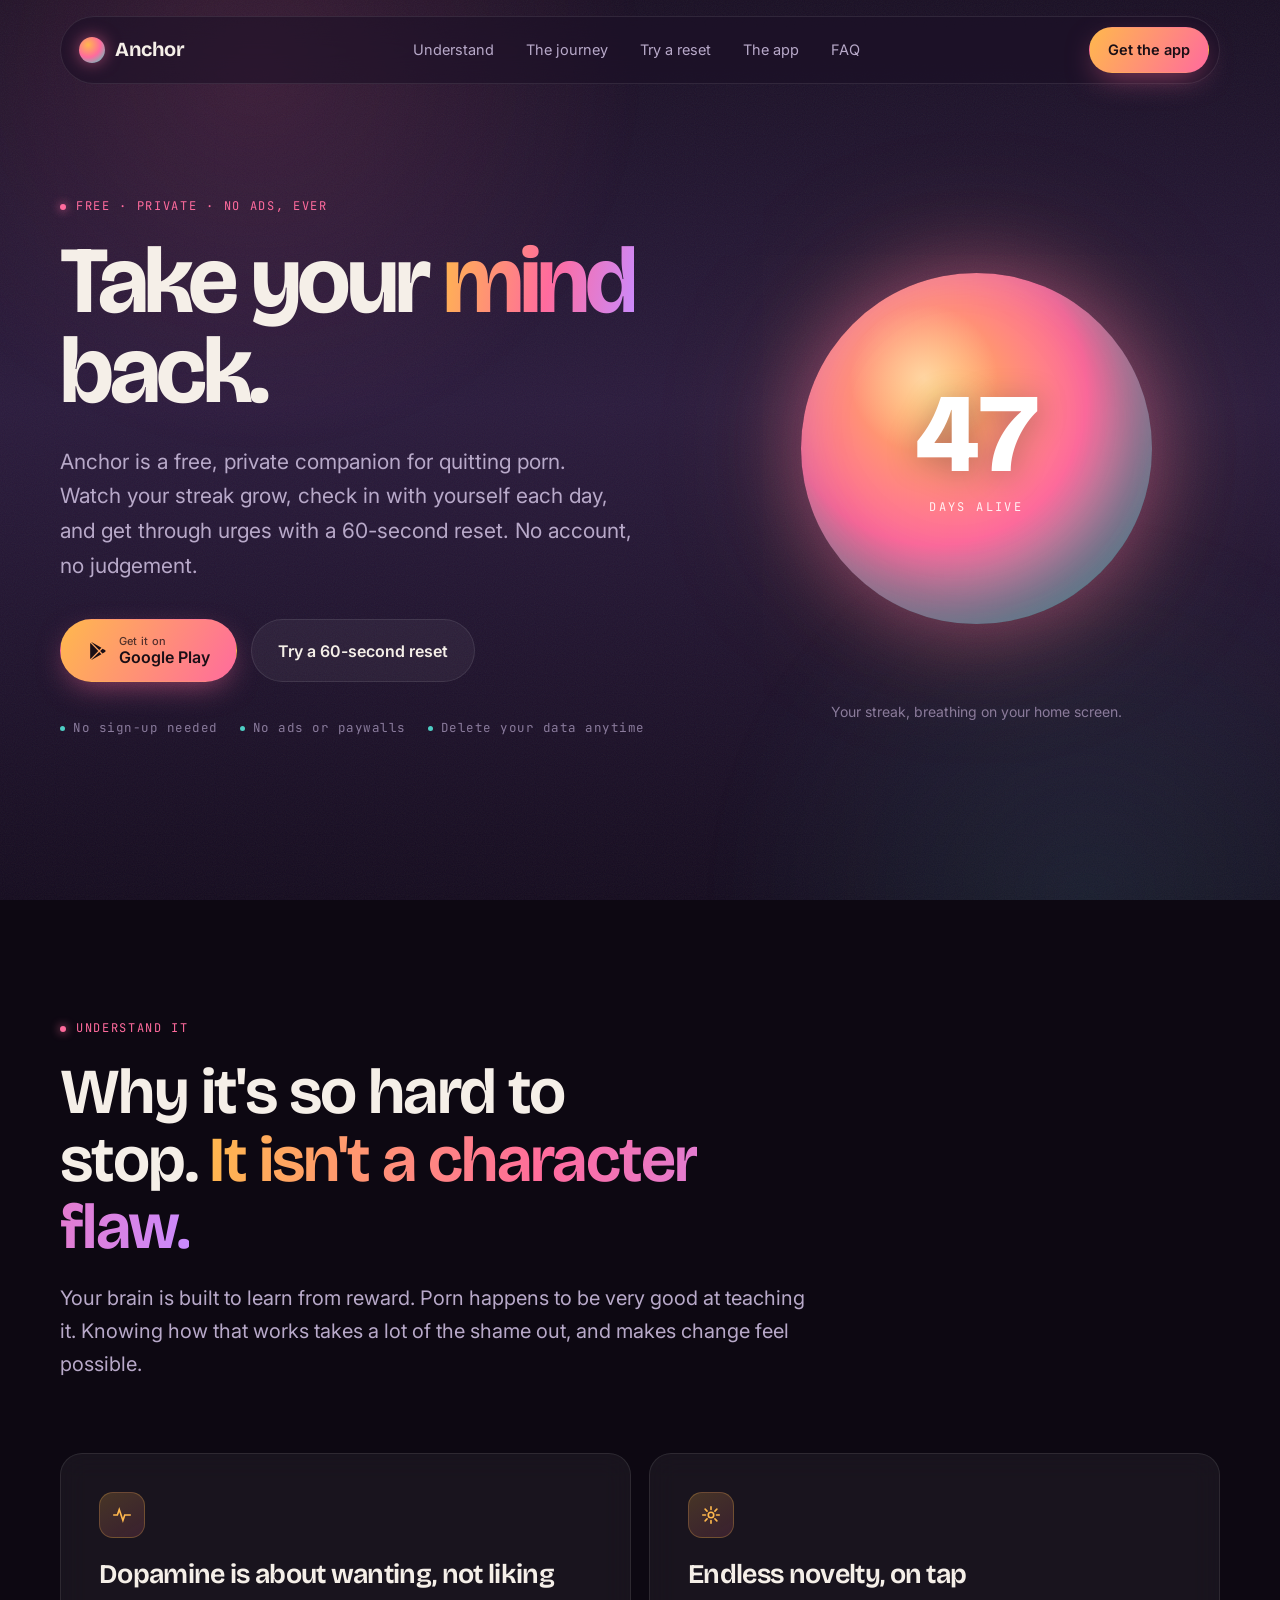
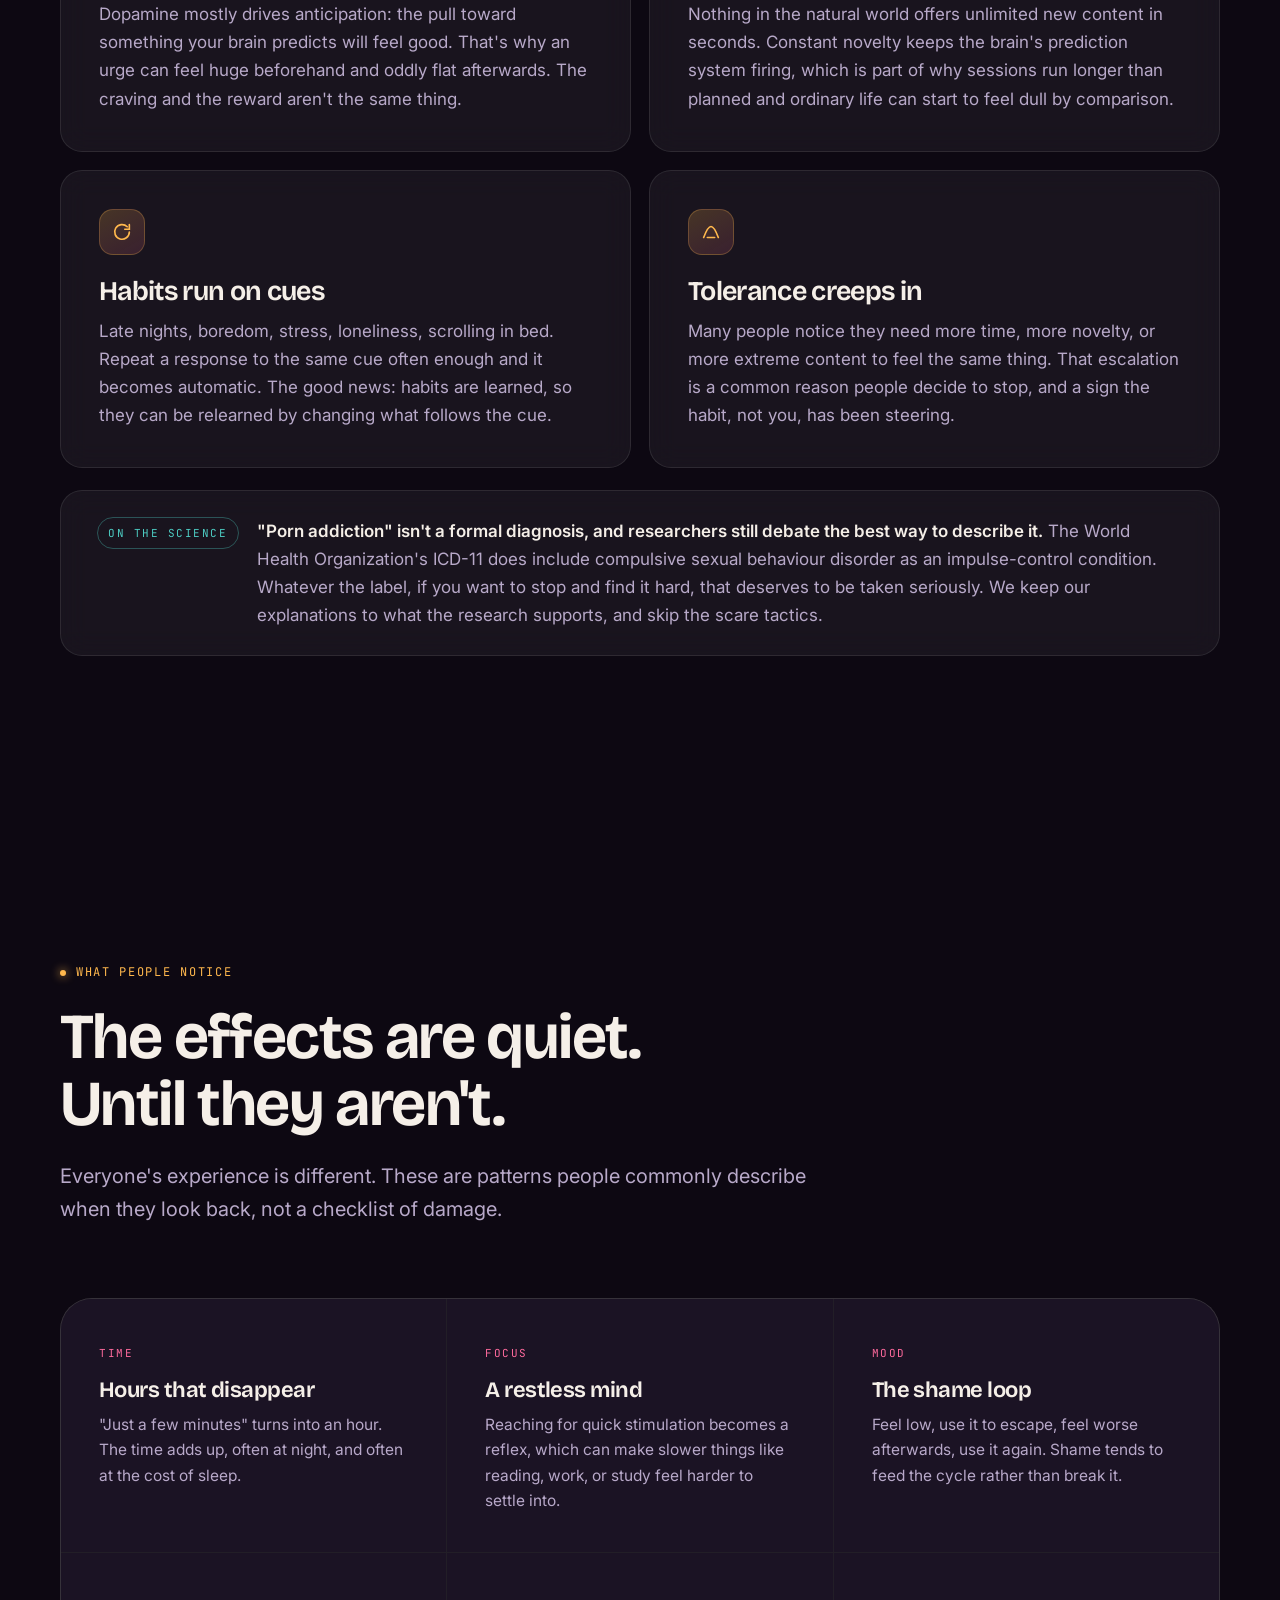
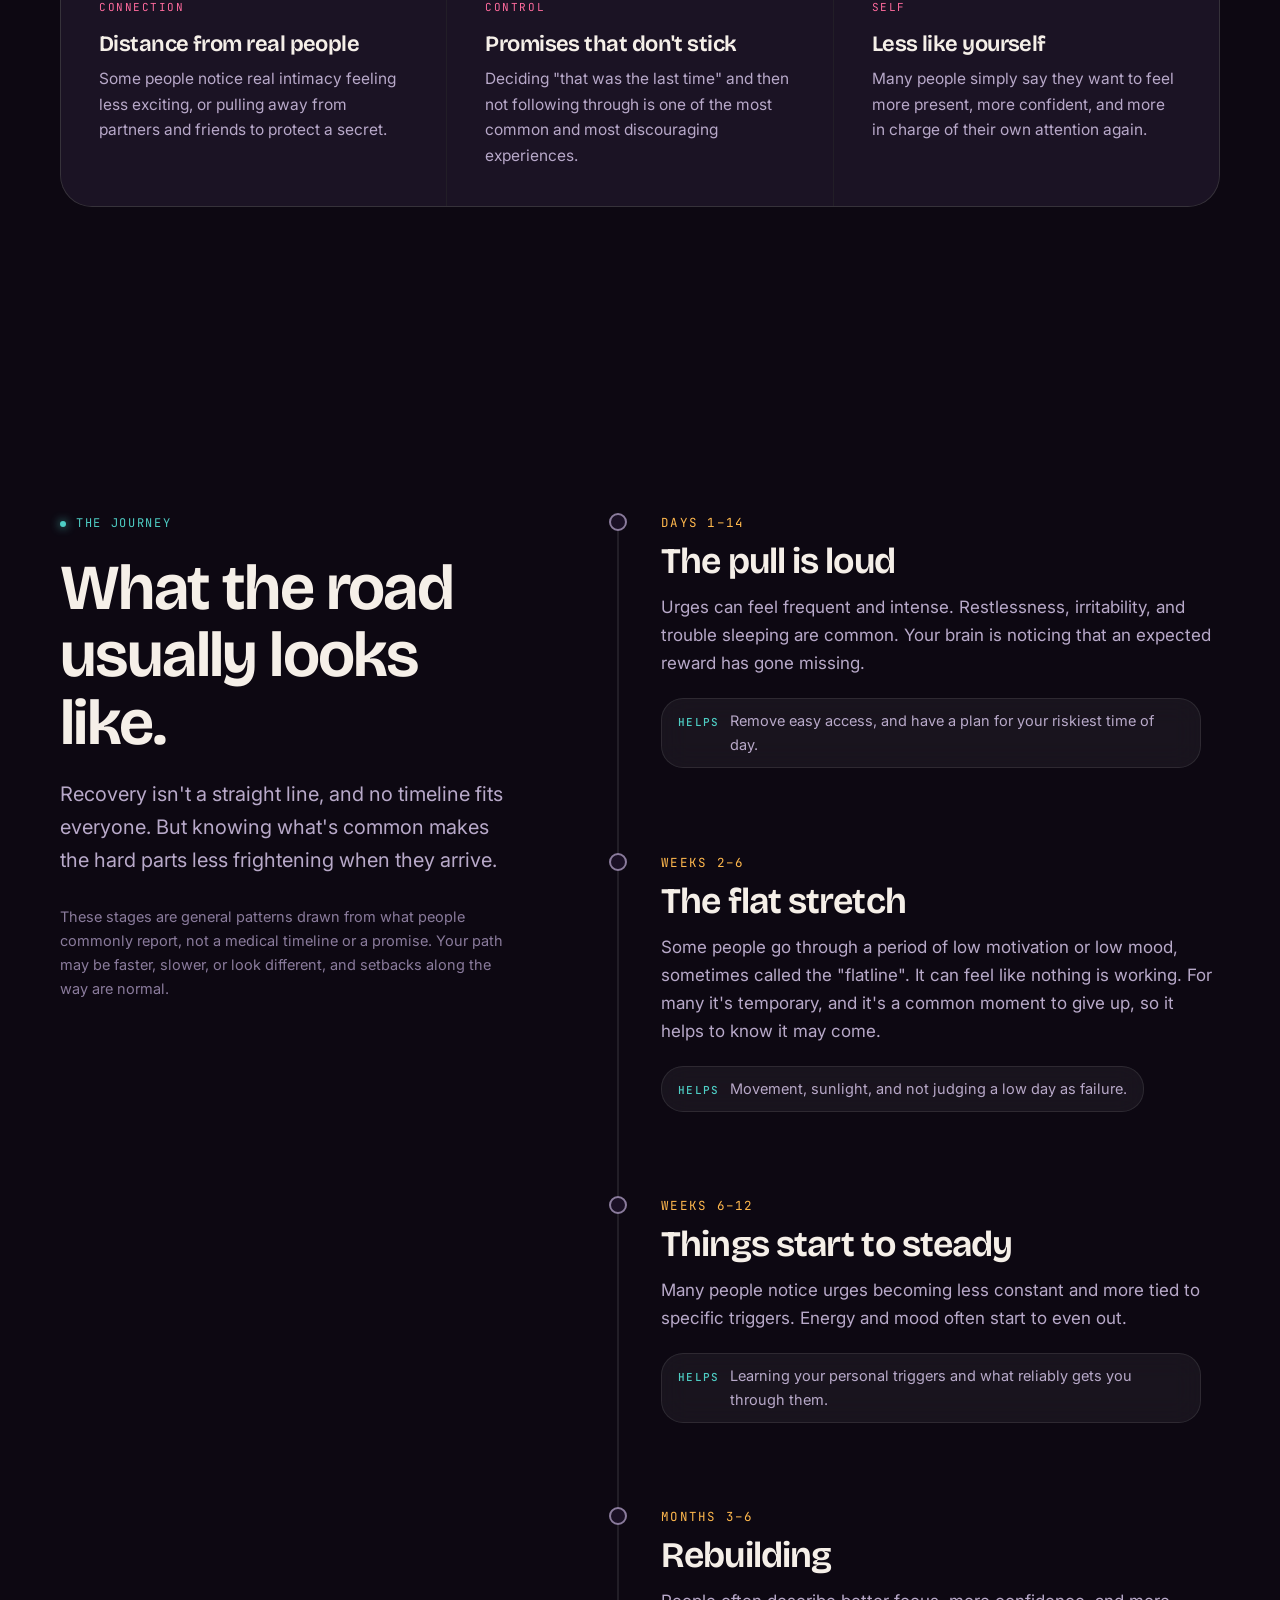
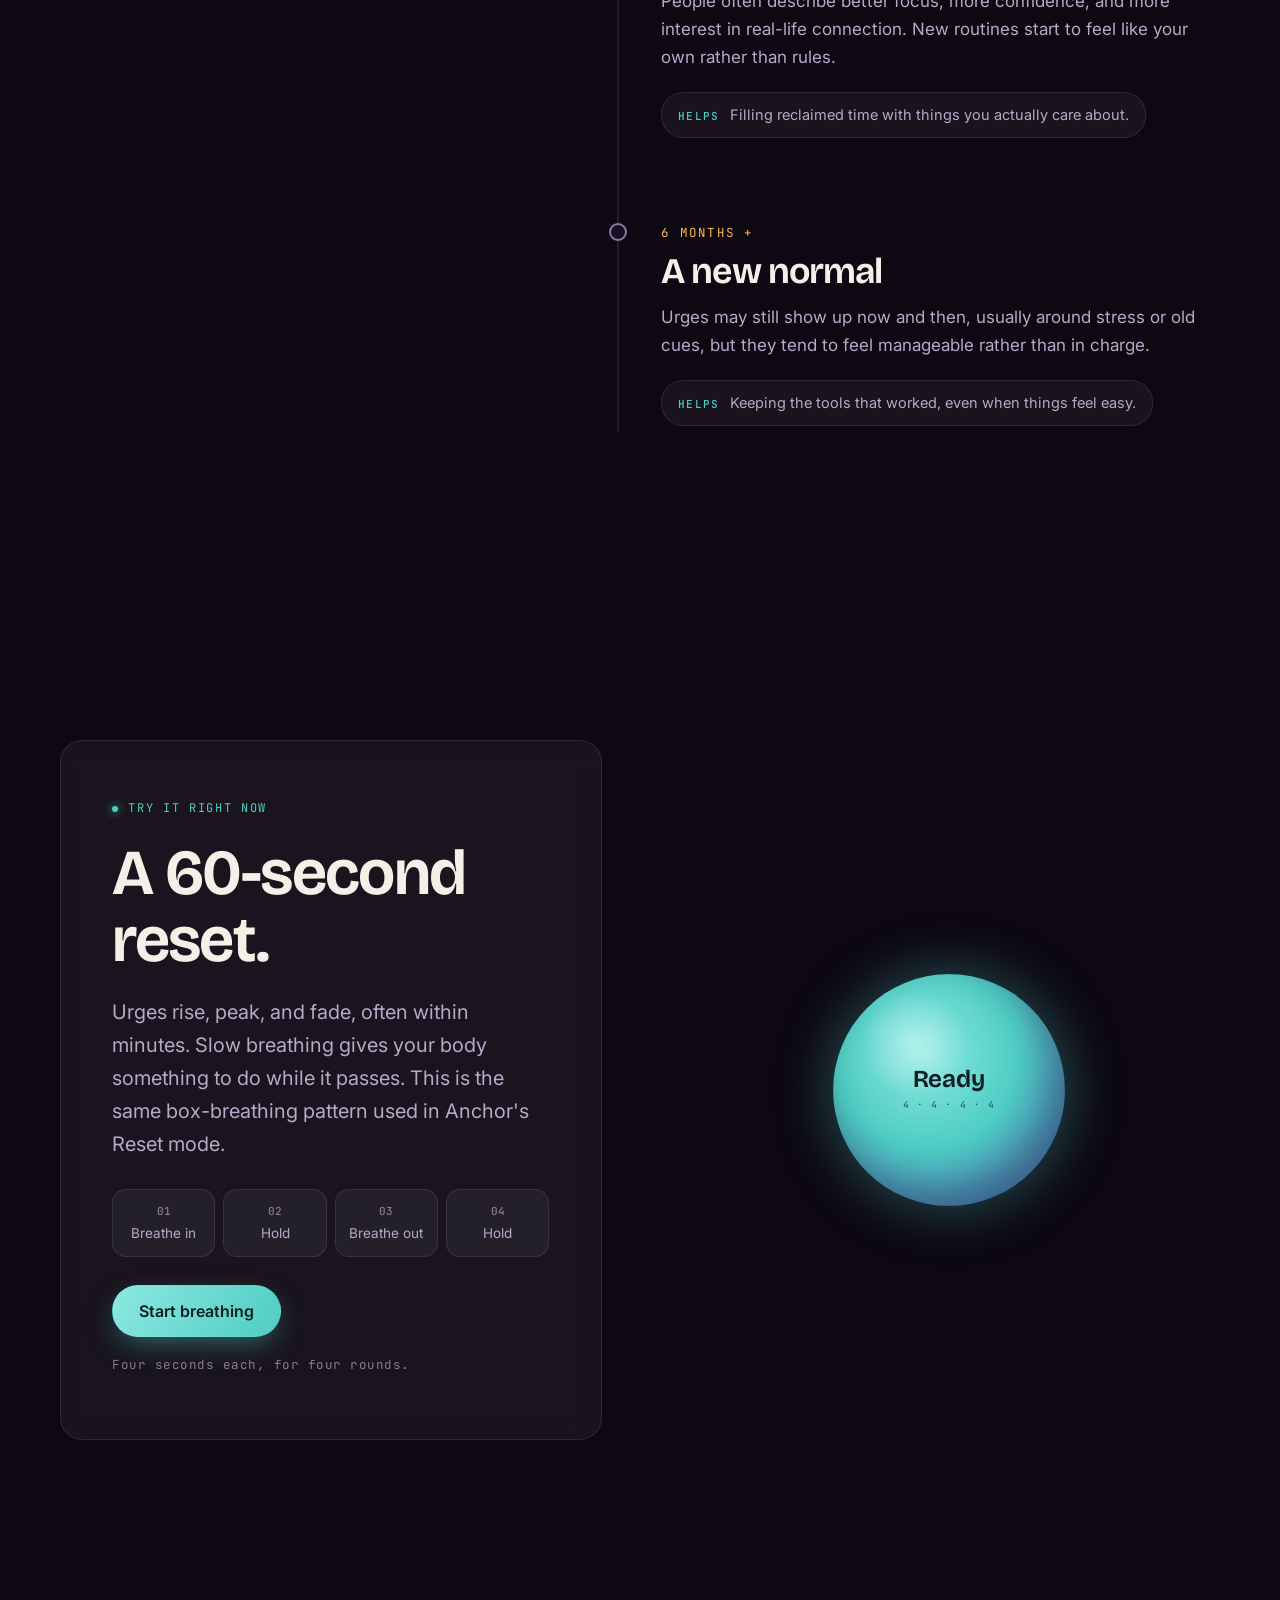
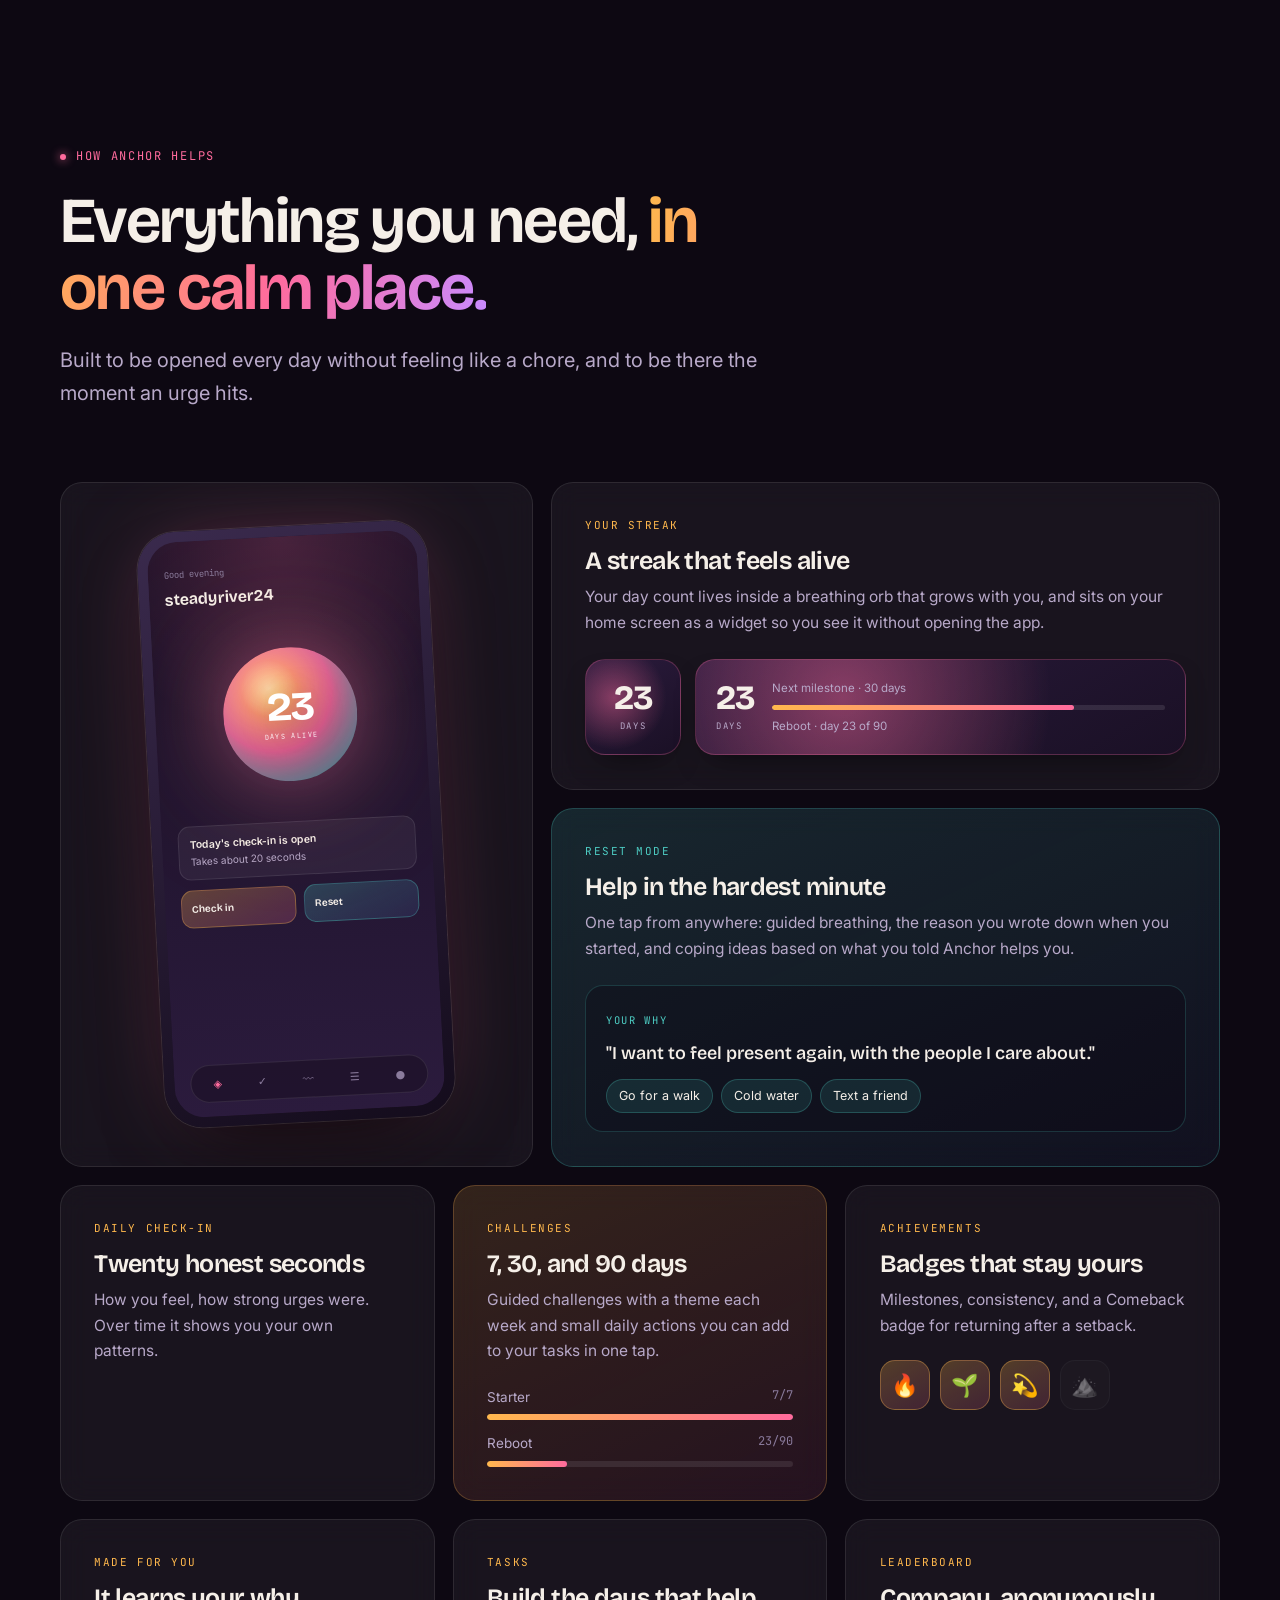
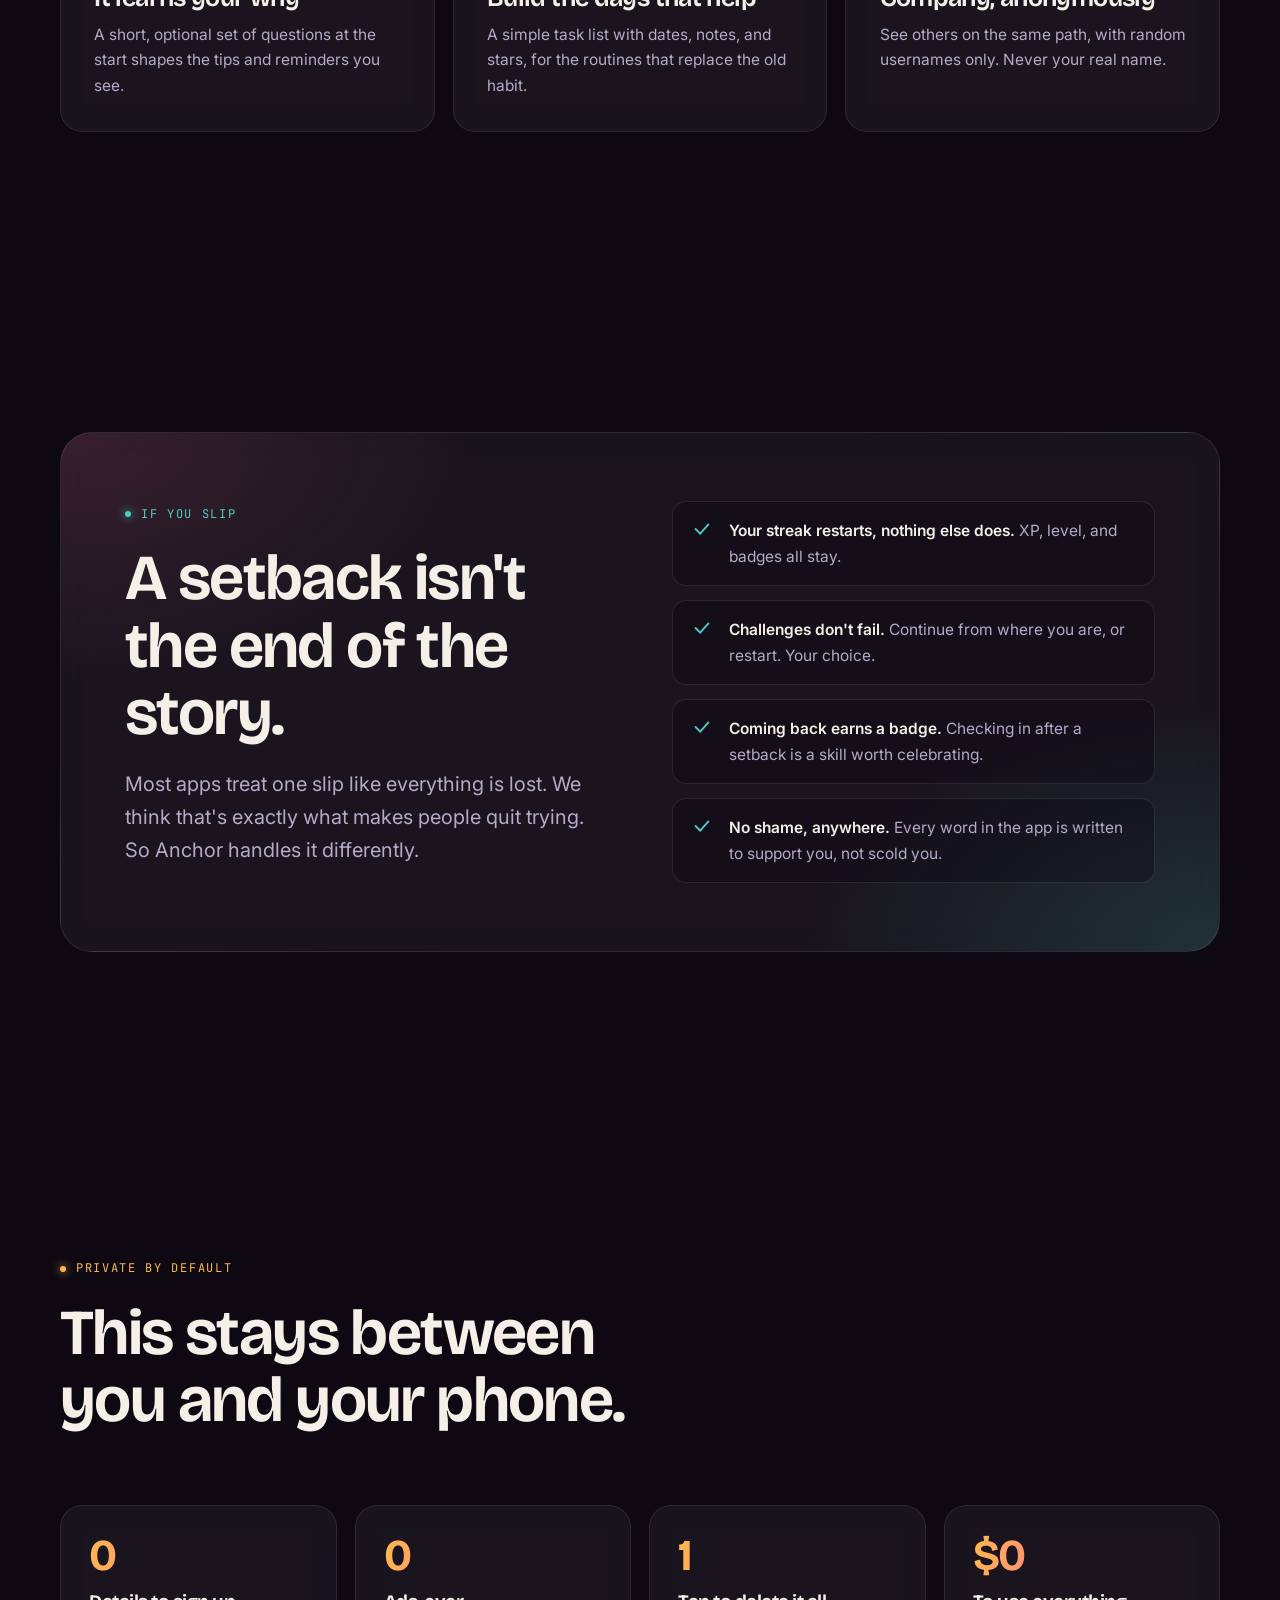
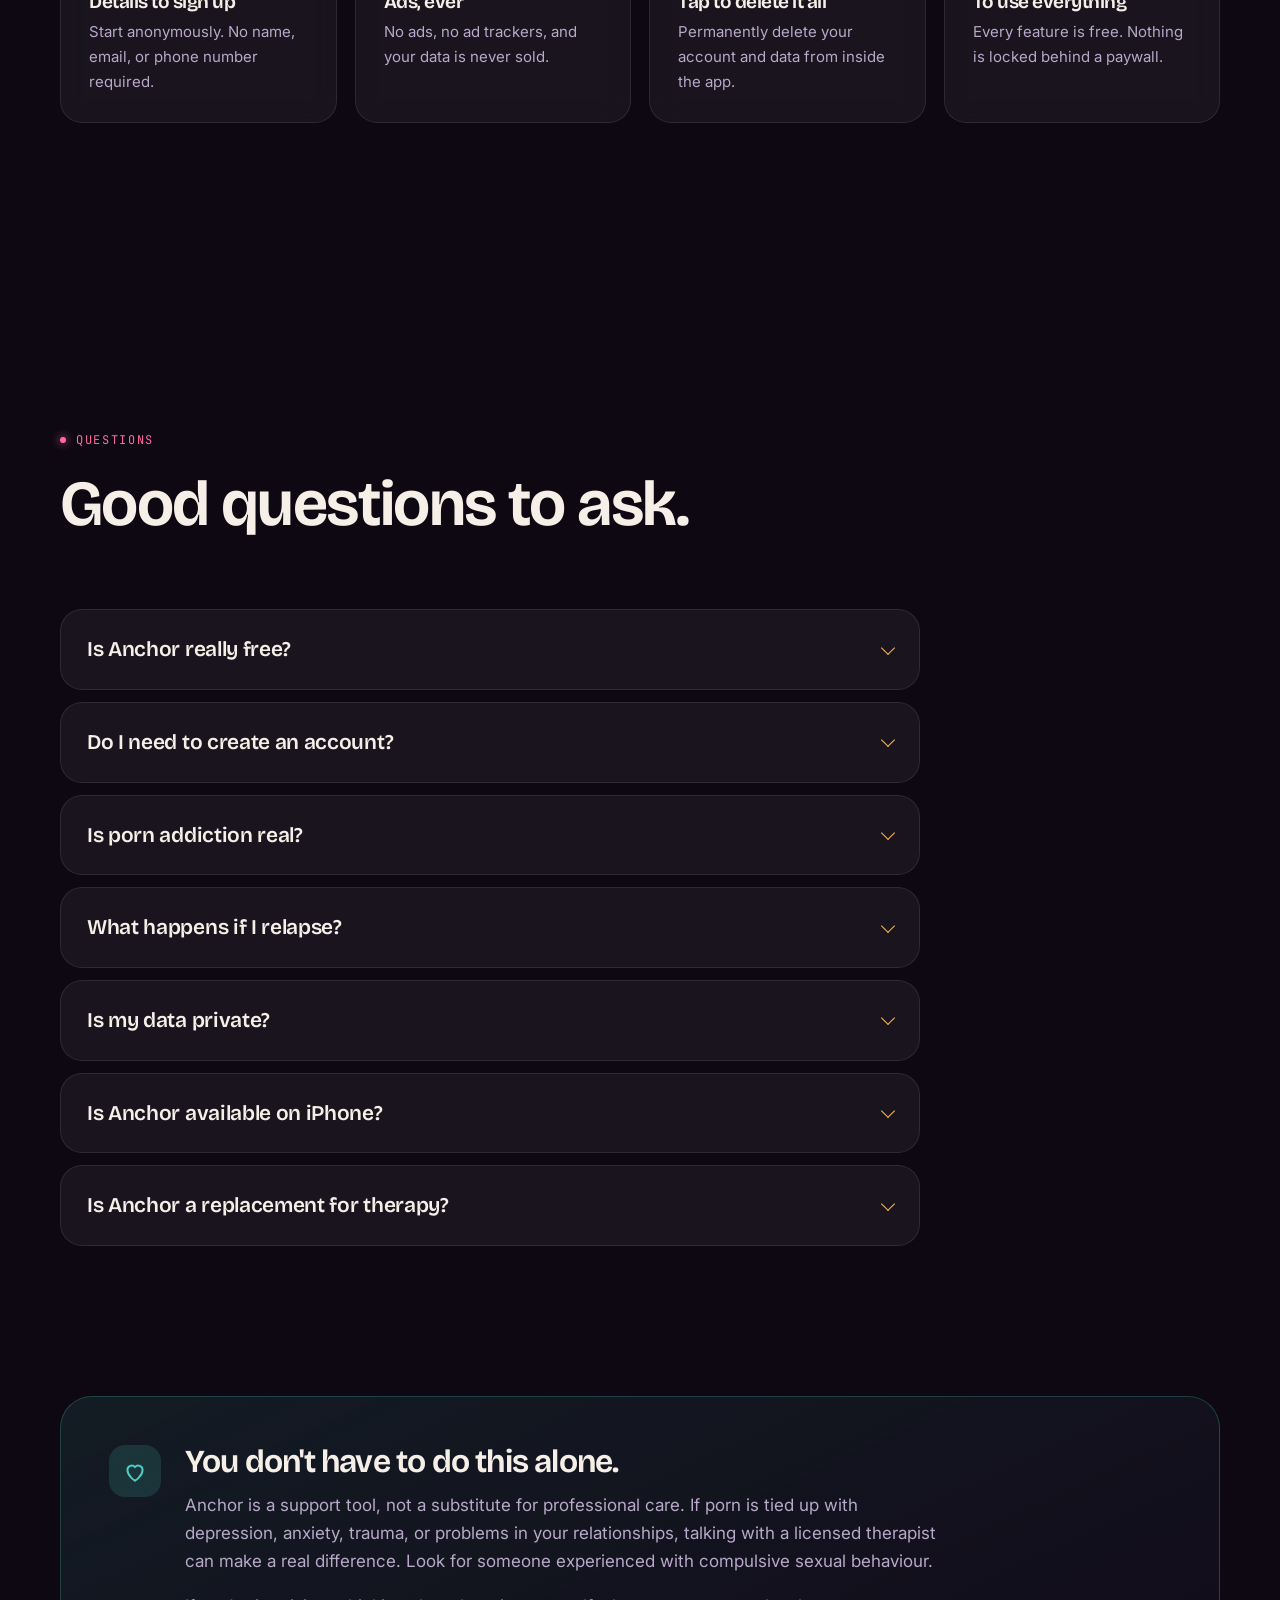
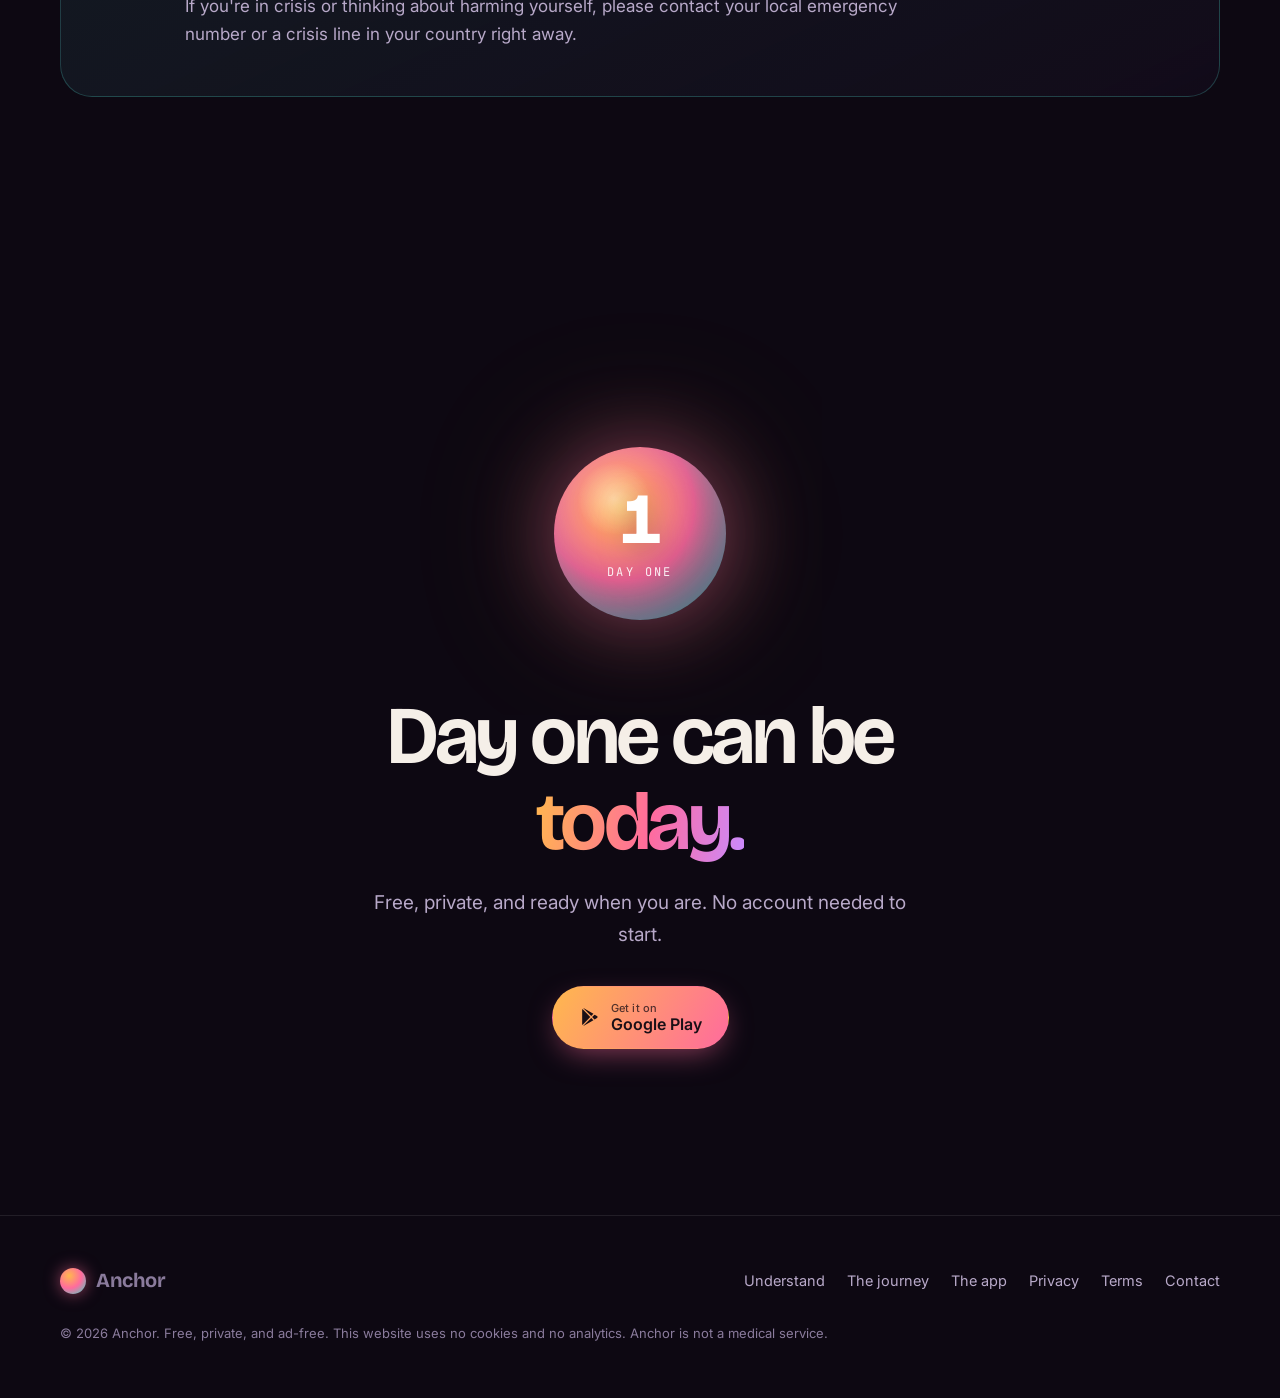
==== index.html @ 739a332f "first commit" ====
<!doctype html>
<html lang="en" class="no-js">
  <head>
    <meta charset="utf-8" />
    <meta
      name="viewport"
      content="width=device-width, initial-scale=1, viewport-fit=cover"
    />

    <title>
      Anchor — Quit Porn for Free | Private, Science-Backed Recovery App
    </title>
    <meta
      name="description"
      content="Anchor is a free, private app to quit porn. Track your streak, check in daily, ride out urges with a 60-second reset, and understand what's happening in your brain. No ads, no shame, no account needed."
    />
    <meta
      name="keywords"
      content="quit porn, porn addiction recovery, nofap app, porn recovery app, stop watching porn, porn addiction help, dopamine reset, urge surfing, compulsive sexual behaviour"
    />
    <meta name="author" content="Anchor" />
    <meta name="robots" content="index, follow, max-image-preview:large" />
    <link rel="canonical" href="https://anchorrecovery.app/" />

    <meta name="theme-color" content="#1A1025" />
    <meta name="color-scheme" content="dark" />

    <!-- Open Graph -->
    <meta property="og:type" content="website" />
    <meta property="og:site_name" content="Anchor" />
    <meta
      property="og:title"
      content="Anchor — A free, private way to quit porn"
    />
    <meta
      property="og:description"
      content="Track your streak, ride out urges with a 60-second reset, and understand the science. No ads. No shame. No account needed."
    />
    <meta property="og:url" content="https://anchorrecovery.app/" />
    <meta
      property="og:image"
      content="https://anchorrecovery.app/assets/img/og-image.png"
    />
    <meta property="og:image:width" content="1200" />
    <meta property="og:image:height" content="630" />
    <meta
      property="og:image:alt"
      content="Anchor app — a glowing orb showing a streak count on a deep plum background"
    />
    <meta property="og:locale" content="en_US" />

    <!-- Twitter -->
    <meta name="twitter:card" content="summary_large_image" />
    <meta
      name="twitter:title"
      content="Anchor — A free, private way to quit porn"
    />
    <meta
      name="twitter:description"
      content="Track your streak, ride out urges with a 60-second reset, and understand the science. No ads. No shame."
    />
    <meta
      name="twitter:image"
      content="https://anchorrecovery.app/assets/img/og-image.png"
    />

    <!-- App link -->
    <meta name="google-play-app" content="app-id=com.anchorrecovery.app" />

    <!-- Icons -->
    <link rel="icon" href="/favicon.ico" sizes="48x48" />
    <link rel="icon" href="/favicon.svg" type="image/svg+xml" />
    <link rel="icon" href="/favicon-32x32.png" type="image/png" sizes="32x32" />
    <link rel="apple-touch-icon" href="/apple-touch-icon.png" />
    <link rel="manifest" href="/site.webmanifest" />

    <!-- Fonts are self-hosted: no third-party requests on page load -->
    <link
      rel="preload"
      href="/assets/fonts/bricolage.woff2"
      as="font"
      type="font/woff2"
      crossorigin
    />
    <link
      rel="preload"
      href="/assets/fonts/inter.woff2"
      as="font"
      type="font/woff2"
      crossorigin
    />
    <link rel="stylesheet" href="/assets/css/style.css" />

    <!-- Structured data -->
    <script type="application/ld+json">
      {
        "@context": "https://schema.org",
        "@graph": [
          {
            "@type": "MobileApplication",
            "@id": "https://anchorrecovery.app/#app",
            "name": "Anchor",
            "description": "A free, private app to quit porn: streak tracking, daily check-ins, a 60-second urge reset, guided challenges, and achievements.",
            "operatingSystem": "ANDROID",
            "applicationCategory": "HealthApplication",
            "url": "https://anchorrecovery.app/",
            "downloadUrl": "https://play.google.com/store/apps/details?id=com.anchorrecovery.app",
            "installUrl": "https://play.google.com/store/apps/details?id=com.anchorrecovery.app",
            "image": "https://anchorrecovery.app/android-chrome-512x512.png",
            "offers": {
              "@type": "Offer",
              "price": "0",
              "priceCurrency": "USD"
            },
            "publisher": { "@id": "https://anchorrecovery.app/#org" }
          },
          {
            "@type": "Organization",
            "@id": "https://anchorrecovery.app/#org",
            "name": "Anchor",
            "url": "https://anchorrecovery.app/",
            "logo": "https://anchorrecovery.app/android-chrome-512x512.png"
          },
          {
            "@type": "WebSite",
            "@id": "https://anchorrecovery.app/#website",
            "url": "https://anchorrecovery.app/",
            "name": "Anchor",
            "inLanguage": "en"
          },
          {
            "@type": "FAQPage",
            "mainEntity": [
              {
                "@type": "Question",
                "name": "Is Anchor really free?",
                "acceptedAnswer": {
                  "@type": "Answer",
                  "text": "Yes. Anchor is completely free, with no ads, no subscriptions, and nothing locked behind a paywall. That includes the Reset mode, challenges, and everything educational."
                }
              },
              {
                "@type": "Question",
                "name": "Do I need to create an account?",
                "acceptedAnswer": {
                  "@type": "Answer",
                  "text": "No. You can start anonymously without an email or name. If you want to keep your progress when you switch phones, you can optionally link a Google account or email later."
                }
              },
              {
                "@type": "Question",
                "name": "Is porn addiction real?",
                "acceptedAnswer": {
                  "@type": "Answer",
                  "text": "Researchers still debate the right term. 'Porn addiction' isn't a formal diagnosis, but the World Health Organization's ICD-11 includes compulsive sexual behaviour disorder as an impulse-control condition. What isn't debated: if you want to stop and find it hard, that's worth taking seriously, and support helps."
                }
              },
              {
                "@type": "Question",
                "name": "What happens if I relapse?",
                "acceptedAnswer": {
                  "@type": "Answer",
                  "text": "Your streak counter starts again, but your XP, level, and badges stay. Anchor even has a Comeback badge for checking in again after a setback, because coming back is the skill that matters most."
                }
              },
              {
                "@type": "Question",
                "name": "Is my data private?",
                "acceptedAnswer": {
                  "@type": "Answer",
                  "text": "Anchor collects only what the app needs to work, never sells your data, and never shows ads. The leaderboard uses randomly generated usernames, and you can permanently delete your account and data from inside the app at any time."
                }
              },
              {
                "@type": "Question",
                "name": "Is Anchor available on iPhone?",
                "acceptedAnswer": {
                  "@type": "Answer",
                  "text": "Anchor is available on Android through Google Play right now. An iPhone version isn't available yet."
                }
              },
              {
                "@type": "Question",
                "name": "Is Anchor a replacement for therapy?",
                "acceptedAnswer": {
                  "@type": "Answer",
                  "text": "No. Anchor is a daily support tool, not medical or psychological treatment. If you're struggling, a licensed therapist, especially one experienced with compulsive sexual behaviour, can help in ways an app can't."
                }
              }
            ]
          }
        ]
      }
    </script>
  </head>
  <body>
    <a class="skip-link" href="#main">Skip to content</a>
    <div class="ambient" aria-hidden="true"></div>
    <div class="grain" aria-hidden="true"></div>

    <header class="site-header">
      <nav class="nav" aria-label="Main">
        <a class="brand" href="/" aria-label="Anchor home">
          <span class="brand__orb" aria-hidden="true"></span>
          Anchor
        </a>
        <ul class="nav__links" id="nav-links">
          <li><a href="#understand">Understand</a></li>
          <li><a href="#journey">The journey</a></li>
          <li><a href="#reset">Try a reset</a></li>
          <li><a href="#app">The app</a></li>
          <li><a href="#faq">FAQ</a></li>
        </ul>
        <a
          class="btn btn--primary nav__cta"
          href="https://play.google.com/store/apps/details?id=com.anchorrecovery.app"
          rel="noopener"
          >Get the app</a
        >
        <button
          class="nav__toggle"
          type="button"
          aria-expanded="false"
          aria-controls="nav-links"
          aria-label="Open menu"
        >
          <span></span>
        </button>
      </nav>
    </header>

    <main id="main">
      <!-- ============ HERO ============ -->
      <section class="hero" aria-labelledby="hero-title">
        <div class="container hero__grid">
          <div class="hero__text">
            <p class="eyebrow reveal">Free · Private · No ads, ever</p>
            <h1
              id="hero-title"
              class="hero__title reveal"
              style="--delay: 0.08s"
            >
              Take your <em class="text-gradient">mind</em> back.
            </h1>
            <p class="hero__lede reveal" style="--delay: 0.16s">
              Anchor is a free, private companion for quitting porn. Watch your
              streak grow, check in with yourself each day, and get through
              urges with a 60-second reset. No account, no judgement.
            </p>
            <div class="hero__actions reveal" style="--delay: 0.24s">
              <a
                class="btn btn--primary"
                href="https://play.google.com/store/apps/details?id=com.anchorrecovery.app"
                rel="noopener"
              >
                <svg class="btn__icon" viewBox="0 0 24 24" aria-hidden="true">
                  <path
                    fill="currentColor"
                    d="M4.2 2.4c-.3.3-.4.7-.4 1.2v16.8c0 .5.1.9.4 1.2l9.3-9.6L4.2 2.4Zm10.5 10.8 2.6 2.7-11 6.3c-.4.2-.8.3-1.1.2l9.5-9.2Zm0-2.4L5.2 1.6c.3-.1.7 0 1.1.2l11 6.3-2.6 2.7Zm3.9-1.6 3 1.7c.9.5.9 1.8 0 2.3l-3 1.7-2.8-2.9 2.8-2.8Z"
                  />
                </svg>
                <span class="btn__stack"
                  ><span class="btn__small">Get it on</span>Google Play</span
                >
              </a>
              <a class="btn btn--ghost" href="#reset">Try a 60-second reset</a>
            </div>
            <ul
              class="hero__proof reveal"
              style="--delay: 0.32s"
              aria-label="Highlights"
            >
              <li>No sign-up needed</li>
              <li>No ads or paywalls</li>
              <li>Delete your data anytime</li>
            </ul>
          </div>

          <div class="hero__visual reveal" style="--delay: 0.2s">
            <div class="orb-stage" aria-hidden="true">
              <div class="orb-rings">
                <span class="orb-ring"></span><span class="orb-ring"></span
                ><span class="orb-ring"></span>
              </div>
              <div class="orb">
                <div class="orb__content">
                  <div class="orb__num" data-count="47">0</div>
                  <div class="orb__label">DAYS ALIVE</div>
                </div>
              </div>
            </div>
            <p class="hero__caption">
              Your streak, breathing on your home screen.
            </p>
          </div>
        </div>
      </section>

      <!-- ============ UNDERSTAND ============ -->
      <section
        class="section"
        id="understand"
        aria-labelledby="understand-title"
      >
        <div class="container">
          <div class="section-head">
            <p class="eyebrow reveal">Understand it</p>
            <h2 id="understand-title" class="section-title reveal">
              Why it's so hard to stop.
              <span class="text-gradient">It isn't a character flaw.</span>
            </h2>
            <p class="section-lede reveal">
              Your brain is built to learn from reward. Porn happens to be very
              good at teaching it. Knowing how that works takes a lot of the
              shame out, and makes change feel possible.
            </p>
          </div>

          <div class="cards-grid">
            <article class="card glass reveal">
              <div class="card__icon" aria-hidden="true">
                <svg
                  viewBox="0 0 24 24"
                  fill="none"
                  stroke="currentColor"
                  stroke-width="1.8"
                  stroke-linecap="round"
                >
                  <path d="M3 12h4l2-6 4 12 2-6h6" />
                </svg>
              </div>
              <h3>Dopamine is about wanting, not liking</h3>
              <p>
                Dopamine mostly drives anticipation: the pull toward something
                your brain predicts will feel good. That's why an urge can feel
                huge beforehand and oddly flat afterwards. The craving and the
                reward aren't the same thing.
              </p>
            </article>
            <article class="card glass reveal" style="--delay: 0.08s">
              <div class="card__icon" aria-hidden="true">
                <svg
                  viewBox="0 0 24 24"
                  fill="none"
                  stroke="currentColor"
                  stroke-width="1.8"
                  stroke-linecap="round"
                >
                  <circle cx="12" cy="12" r="3" />
                  <path
                    d="M12 3v3M12 18v3M3 12h3M18 12h3M5.6 5.6l2.1 2.1M16.3 16.3l2.1 2.1M5.6 18.4l2.1-2.1M16.3 7.7l2.1-2.1"
                  />
                </svg>
              </div>
              <h3>Endless novelty, on tap</h3>
              <p>
                Nothing in the natural world offers unlimited new content in
                seconds. Constant novelty keeps the brain's prediction system
                firing, which is part of why sessions run longer than planned
                and ordinary life can start to feel dull by comparison.
              </p>
            </article>
            <article class="card glass reveal" style="--delay: 0.16s">
              <div class="card__icon" aria-hidden="true">
                <svg
                  viewBox="0 0 24 24"
                  fill="none"
                  stroke="currentColor"
                  stroke-width="1.8"
                  stroke-linecap="round"
                >
                  <path d="M20 12a8 8 0 1 1-2.3-5.7" />
                  <path d="M20 4v5h-5" />
                </svg>
              </div>
              <h3>Habits run on cues</h3>
              <p>
                Late nights, boredom, stress, loneliness, scrolling in bed.
                Repeat a response to the same cue often enough and it becomes
                automatic. The good news: habits are learned, so they can be
                relearned by changing what follows the cue.
              </p>
            </article>
            <article class="card glass reveal" style="--delay: 0.24s">
              <div class="card__icon" aria-hidden="true">
                <svg
                  viewBox="0 0 24 24"
                  fill="none"
                  stroke="currentColor"
                  stroke-width="1.8"
                  stroke-linecap="round"
                >
                  <path d="M4 18c3-8 5-12 8-12s5 4 8 12" />
                  <path d="M8 18h8" />
                </svg>
              </div>
              <h3>Tolerance creeps in</h3>
              <p>
                Many people notice they need more time, more novelty, or more
                extreme content to feel the same thing. That escalation is a
                common reason people decide to stop, and a sign the habit, not
                you, has been steering.
              </p>
            </article>
          </div>

          <div class="note glass reveal">
            <span class="note__mark">ON THE SCIENCE</span>
            <p>
              <strong
                >"Porn addiction" isn't a formal diagnosis, and researchers
                still debate the best way to describe it.</strong
              >
              The World Health Organization's ICD-11 does include compulsive
              sexual behaviour disorder as an impulse-control condition.
              Whatever the label, if you want to stop and find it hard, that
              deserves to be taken seriously. We keep our explanations to what
              the research supports, and skip the scare tactics.
            </p>
          </div>
        </div>
      </section>

      <!-- ============ EFFECTS ============ -->
      <section class="section" id="effects" aria-labelledby="effects-title">
        <div class="container">
          <div class="section-head">
            <p class="eyebrow eyebrow--gold reveal">What people notice</p>
            <h2 id="effects-title" class="section-title reveal">
              The effects are quiet. Until they aren't.
            </h2>
            <p class="section-lede reveal">
              Everyone's experience is different. These are patterns people
              commonly describe when they look back, not a checklist of damage.
            </p>
          </div>

          <div class="effects reveal">
            <article class="effect">
              <span class="effect__tag">Time</span>
              <h3>Hours that disappear</h3>
              <p>
                "Just a few minutes" turns into an hour. The time adds up, often
                at night, and often at the cost of sleep.
              </p>
            </article>
            <article class="effect">
              <span class="effect__tag">Focus</span>
              <h3>A restless mind</h3>
              <p>
                Reaching for quick stimulation becomes a reflex, which can make
                slower things like reading, work, or study feel harder to settle
                into.
              </p>
            </article>
            <article class="effect">
              <span class="effect__tag">Mood</span>
              <h3>The shame loop</h3>
              <p>
                Feel low, use it to escape, feel worse afterwards, use it again.
                Shame tends to feed the cycle rather than break it.
              </p>
            </article>
            <article class="effect">
              <span class="effect__tag">Connection</span>
              <h3>Distance from real people</h3>
              <p>
                Some people notice real intimacy feeling less exciting, or
                pulling away from partners and friends to protect a secret.
              </p>
            </article>
            <article class="effect">
              <span class="effect__tag">Control</span>
              <h3>Promises that don't stick</h3>
              <p>
                Deciding "that was the last time" and then not following through
                is one of the most common and most discouraging experiences.
              </p>
            </article>
            <article class="effect">
              <span class="effect__tag">Self</span>
              <h3>Less like yourself</h3>
              <p>
                Many people simply say they want to feel more present, more
                confident, and more in charge of their own attention again.
              </p>
            </article>
          </div>
        </div>
      </section>

      <!-- ============ JOURNEY ============ -->
      <section
        class="section journey"
        id="journey"
        aria-labelledby="journey-title"
      >
        <div class="container journey__grid">
          <div class="section-head">
            <p class="eyebrow eyebrow--teal reveal">The journey</p>
            <h2 id="journey-title" class="section-title reveal">
              What the road usually looks like.
            </h2>
            <p class="section-lede reveal">
              Recovery isn't a straight line, and no timeline fits everyone. But
              knowing what's common makes the hard parts less frightening when
              they arrive.
            </p>
            <p class="journey__disclaimer reveal">
              These stages are general patterns drawn from what people commonly
              report, not a medical timeline or a promise. Your path may be
              faster, slower, or look different, and setbacks along the way are
              normal.
            </p>
          </div>

          <div class="timeline">
            <span class="timeline__track" aria-hidden="true"></span>
            <span class="timeline__fill" aria-hidden="true"></span>
            <ol class="timeline__list">
              <li class="stage reveal">
                <span class="stage__dot" aria-hidden="true"></span>
                <span class="stage__time">Days 1–14</span>
                <h3>The pull is loud</h3>
                <p>
                  Urges can feel frequent and intense. Restlessness,
                  irritability, and trouble sleeping are common. Your brain is
                  noticing that an expected reward has gone missing.
                </p>
                <p class="stage__tip glass">
                  <b>HELPS</b> Remove easy access, and have a plan for your
                  riskiest time of day.
                </p>
              </li>
              <li class="stage reveal">
                <span class="stage__dot" aria-hidden="true"></span>
                <span class="stage__time">Weeks 2–6</span>
                <h3>The flat stretch</h3>
                <p>
                  Some people go through a period of low motivation or low mood,
                  sometimes called the "flatline". It can feel like nothing is
                  working. For many it's temporary, and it's a common moment to
                  give up, so it helps to know it may come.
                </p>
                <p class="stage__tip glass">
                  <b>HELPS</b> Movement, sunlight, and not judging a low day as
                  failure.
                </p>
              </li>
              <li class="stage reveal">
                <span class="stage__dot" aria-hidden="true"></span>
                <span class="stage__time">Weeks 6–12</span>
                <h3>Things start to steady</h3>
                <p>
                  Many people notice urges becoming less constant and more tied
                  to specific triggers. Energy and mood often start to even out.
                </p>
                <p class="stage__tip glass">
                  <b>HELPS</b> Learning your personal triggers and what reliably
                  gets you through them.
                </p>
              </li>
              <li class="stage reveal">
                <span class="stage__dot" aria-hidden="true"></span>
                <span class="stage__time">Months 3–6</span>
                <h3>Rebuilding</h3>
                <p>
                  People often describe better focus, more confidence, and more
                  interest in real-life connection. New routines start to feel
                  like your own rather than rules.
                </p>
                <p class="stage__tip glass">
                  <b>HELPS</b> Filling reclaimed time with things you actually
                  care about.
                </p>
              </li>
              <li class="stage reveal">
                <span class="stage__dot" aria-hidden="true"></span>
                <span class="stage__time">6 months +</span>
                <h3>A new normal</h3>
                <p>
                  Urges may still show up now and then, usually around stress or
                  old cues, but they tend to feel manageable rather than in
                  charge.
                </p>
                <p class="stage__tip glass">
                  <b>HELPS</b> Keeping the tools that worked, even when things
                  feel easy.
                </p>
              </li>
            </ol>
          </div>
        </div>
      </section>

      <!-- ============ BREATHING DEMO ============ -->
      <section class="section" id="reset" aria-labelledby="reset-title">
        <div class="container breathe">
          <div class="breathe__panel glass reveal">
            <p class="eyebrow eyebrow--teal">Try it right now</p>
            <h2 id="reset-title" class="section-title">A 60-second reset.</h2>
            <p class="section-lede">
              Urges rise, peak, and fade, often within minutes. Slow breathing
              gives your body something to do while it passes. This is the same
              box-breathing pattern used in Anchor's Reset mode.
            </p>
            <ol class="breathe__steps" aria-label="Breathing pattern">
              <li><b>01</b>Breathe in</li>
              <li><b>02</b>Hold</li>
              <li><b>03</b>Breathe out</li>
              <li><b>04</b>Hold</li>
            </ol>
            <button
              class="btn btn--teal"
              type="button"
              data-breathe-toggle
              aria-pressed="false"
            >
              Start breathing
            </button>
            <p class="breathe__meta" aria-live="polite">
              Four seconds each, for four rounds.
            </p>
          </div>

          <div class="breathe__visual reveal" style="--delay: 0.1s">
            <div class="orb-stage">
              <div class="orb-rings" aria-hidden="true">
                <span class="orb-ring"></span><span class="orb-ring"></span
                ><span class="orb-ring"></span>
              </div>
              <div class="breathe-orb" role="status" aria-live="polite">
                <div>
                  <div class="breathe__phase">Ready</div>
                  <div class="breathe__count">4 · 4 · 4 · 4</div>
                </div>
              </div>
            </div>
          </div>
        </div>
      </section>

      <!-- ============ THE APP ============ -->
      <section class="section" id="app" aria-labelledby="app-title">
        <div class="container">
          <div class="section-head">
            <p class="eyebrow reveal">How Anchor helps</p>
            <h2 id="app-title" class="section-title reveal">
              Everything you need,
              <span class="text-gradient">in one calm place.</span>
            </h2>
            <p class="section-lede reveal">
              Built to be opened every day without feeling like a chore, and to
              be there the moment an urge hits.
            </p>
          </div>

          <div class="bento">
            <div class="tile tile--phone glass reveal">
              <div class="phone" aria-hidden="true">
                <div class="phone__screen">
                  <div class="phone__greet">Good evening</div>
                  <div class="phone__name">steadyriver24</div>
                  <div class="orb-stage phone__orb">
                    <div class="orb-rings">
                      <span class="orb-ring"></span
                      ><span class="orb-ring"></span>
                    </div>
                    <div class="orb">
                      <div class="orb__content">
                        <div class="orb__num" data-count="23">0</div>
                        <div class="orb__label">DAYS ALIVE</div>
                      </div>
                    </div>
                  </div>
                  <div class="phone__card">
                    <b>Today's check-in is open</b>Takes about 20 seconds
                  </div>
                  <div class="phone__actions">
                    <div class="phone__action phone__action--gold">
                      Check in
                    </div>
                    <div class="phone__action phone__action--teal">Reset</div>
                  </div>
                  <div class="phone__nav">
                    <span>◈</span><span>✓</span><span>〰</span><span>☰</span
                    ><span>●</span>
                  </div>
                </div>
              </div>
            </div>

            <article class="tile tile--wide glass reveal">
              <span class="tile__tag">Your streak</span>
              <h3>A streak that feels alive</h3>
              <p>
                Your day count lives inside a breathing orb that grows with you,
                and sits on your home screen as a widget so you see it without
                opening the app.
              </p>
              <div class="widgets" aria-hidden="true">
                <div class="widget widget--small">
                  <span class="widget__num">23</span
                  ><span class="widget__label">DAYS</span>
                </div>
                <div class="widget widget--medium">
                  <div>
                    <span class="widget__num">23</span
                    ><span class="widget__label">DAYS</span>
                  </div>
                  <div class="widget__side">
                    <span class="widget__meta">Next milestone · 30 days</span>
                    <span class="widget__bar"
                      ><span style="width: 77%"></span
                    ></span>
                    <span class="widget__meta">Reboot · day 23 of 90</span>
                  </div>
                </div>
              </div>
            </article>

            <article
              class="tile tile--half glass tile--accent-teal reveal"
              style="--delay: 0.06s"
            >
              <span class="tile__tag">Reset mode</span>
              <h3>Help in the hardest minute</h3>
              <p>
                One tap from anywhere: guided breathing, the reason you wrote
                down when you started, and coping ideas based on what you told
                Anchor helps you.
              </p>
              <div class="why" aria-hidden="true">
                <span class="why__label">YOUR WHY</span>
                <p class="why__text">
                  "I want to feel present again, with the people I care about."
                </p>
                <div class="why__chips">
                  <span>Go for a walk</span><span>Cold water</span
                  ><span>Text a friend</span>
                </div>
              </div>
            </article>

            <article class="tile tile--third glass reveal">
              <span class="tile__tag">Daily check-in</span>
              <h3>Twenty honest seconds</h3>
              <p>
                How you feel, how strong urges were. Over time it shows you your
                own patterns.
              </p>
            </article>

            <article
              class="tile tile--third glass tile--accent-gold reveal"
              style="--delay: 0.06s"
            >
              <span class="tile__tag">Challenges</span>
              <h3>7, 30, and 90 days</h3>
              <p>
                Guided challenges with a theme each week and small daily actions
                you can add to your tasks in one tap.
              </p>
              <div class="challenge-bars" aria-hidden="true">
                <div class="challenge-bar">
                  <div class="challenge-bar__top">
                    <span>Starter</span><span>7/7</span>
                  </div>
                  <div class="challenge-bar__track">
                    <div class="challenge-bar__fill" style="--w: 100%"></div>
                  </div>
                </div>
                <div class="challenge-bar">
                  <div class="challenge-bar__top">
                    <span>Reboot</span><span>23/90</span>
                  </div>
                  <div class="challenge-bar__track">
                    <div class="challenge-bar__fill" style="--w: 26%"></div>
                  </div>
                </div>
              </div>
            </article>

            <article
              class="tile tile--third glass reveal"
              style="--delay: 0.12s"
            >
              <span class="tile__tag">Achievements</span>
              <h3>Badges that stay yours</h3>
              <p>
                Milestones, consistency, and a Comeback badge for returning
                after a setback.
              </p>
              <div class="badge-row" aria-hidden="true">
                <span class="badge-chip">🔥</span
                ><span class="badge-chip">🌱</span
                ><span class="badge-chip">💫</span
                ><span class="badge-chip is-locked">🏔️</span>
              </div>
            </article>

            <article class="tile tile--third glass reveal">
              <span class="tile__tag">Made for you</span>
              <h3>It learns your why</h3>
              <p>
                A short, optional set of questions at the start shapes the tips
                and reminders you see.
              </p>
            </article>

            <article
              class="tile tile--third glass reveal"
              style="--delay: 0.06s"
            >
              <span class="tile__tag">Tasks</span>
              <h3>Build the days that help</h3>
              <p>
                A simple task list with dates, notes, and stars, for the
                routines that replace the old habit.
              </p>
            </article>

            <article
              class="tile tile--third glass reveal"
              style="--delay: 0.12s"
            >
              <span class="tile__tag">Leaderboard</span>
              <h3>Company, anonymously</h3>
              <p>
                See others on the same path, with random usernames only. Never
                your real name.
              </p>
            </article>
          </div>
        </div>
      </section>

      <!-- ============ SETBACKS ============ -->
      <section class="section" id="setbacks" aria-labelledby="setbacks-title">
        <div class="container">
          <div class="setback glass reveal">
            <div>
              <p class="eyebrow eyebrow--teal">If you slip</p>
              <h2 id="setbacks-title" class="section-title">
                A setback isn't the end of the story.
              </h2>
              <p class="section-lede">
                Most apps treat one slip like everything is lost. We think
                that's exactly what makes people quit trying. So Anchor handles
                it differently.
              </p>
            </div>
            <ul class="setback__list">
              <li>
                <svg
                  class="setback__check"
                  viewBox="0 0 24 24"
                  width="22"
                  height="22"
                  fill="none"
                  stroke="currentColor"
                  stroke-width="2"
                  stroke-linecap="round"
                  aria-hidden="true"
                >
                  <path d="m5 12 5 5 9-10" /></svg
                ><span
                  ><strong>Your streak restarts, nothing else does.</strong> XP,
                  level, and badges all stay.</span
                >
              </li>
              <li>
                <svg
                  class="setback__check"
                  viewBox="0 0 24 24"
                  width="22"
                  height="22"
                  fill="none"
                  stroke="currentColor"
                  stroke-width="2"
                  stroke-linecap="round"
                  aria-hidden="true"
                >
                  <path d="m5 12 5 5 9-10" /></svg
                ><span
                  ><strong>Challenges don't fail.</strong> Continue from where
                  you are, or restart. Your choice.</span
                >
              </li>
              <li>
                <svg
                  class="setback__check"
                  viewBox="0 0 24 24"
                  width="22"
                  height="22"
                  fill="none"
                  stroke="currentColor"
                  stroke-width="2"
                  stroke-linecap="round"
                  aria-hidden="true"
                >
                  <path d="m5 12 5 5 9-10" /></svg
                ><span
                  ><strong>Coming back earns a badge.</strong> Checking in after
                  a setback is a skill worth celebrating.</span
                >
              </li>
              <li>
                <svg
                  class="setback__check"
                  viewBox="0 0 24 24"
                  width="22"
                  height="22"
                  fill="none"
                  stroke="currentColor"
                  stroke-width="2"
                  stroke-linecap="round"
                  aria-hidden="true"
                >
                  <path d="m5 12 5 5 9-10" /></svg
                ><span
                  ><strong>No shame, anywhere.</strong> Every word in the app is
                  written to support you, not scold you.</span
                >
              </li>
            </ul>
          </div>
        </div>
      </section>

      <!-- ============ PRIVACY ============ -->
      <section class="section" id="privacy" aria-labelledby="privacy-title">
        <div class="container">
          <div class="section-head">
            <p class="eyebrow eyebrow--gold reveal">Private by default</p>
            <h2 id="privacy-title" class="section-title reveal">
              This stays between you and your phone.
            </h2>
          </div>
          <div class="privacy-grid">
            <article class="privacy-item glass reveal">
              <div class="privacy-item__num text-gradient">0</div>
              <h3>Details to sign up</h3>
              <p>
                Start anonymously. No name, email, or phone number required.
              </p>
            </article>
            <article class="privacy-item glass reveal" style="--delay: 0.06s">
              <div class="privacy-item__num text-gradient">0</div>
              <h3>Ads, ever</h3>
              <p>No ads, no ad trackers, and your data is never sold.</p>
            </article>
            <article class="privacy-item glass reveal" style="--delay: 0.12s">
              <div class="privacy-item__num text-gradient">1</div>
              <h3>Tap to delete it all</h3>
              <p>
                Permanently delete your account and data from inside the app.
              </p>
            </article>
            <article class="privacy-item glass reveal" style="--delay: 0.18s">
              <div class="privacy-item__num text-gradient">$0</div>
              <h3>To use everything</h3>
              <p>Every feature is free. Nothing is locked behind a paywall.</p>
            </article>
          </div>
        </div>
      </section>

      <!-- ============ FAQ ============ -->
      <section class="section" id="faq" aria-labelledby="faq-title">
        <div class="container">
          <div class="section-head">
            <p class="eyebrow reveal">Questions</p>
            <h2 id="faq-title" class="section-title reveal">
              Good questions to ask.
            </h2>
          </div>
          <div class="faq">
            <details class="reveal">
              <summary>Is Anchor really free?</summary>
              <div class="faq__body">
                <p>
                  Yes. Anchor is completely free, with no ads, no subscriptions,
                  and nothing locked behind a paywall. That includes the Reset
                  mode, challenges, and everything educational.
                </p>
              </div>
            </details>
            <details class="reveal">
              <summary>Do I need to create an account?</summary>
              <div class="faq__body">
                <p>
                  No. You can start anonymously without an email or name. If you
                  want to keep your progress when you switch phones, you can
                  optionally link a Google account or email later.
                </p>
              </div>
            </details>
            <details class="reveal">
              <summary>Is porn addiction real?</summary>
              <div class="faq__body">
                <p>
                  Researchers still debate the right term. "Porn addiction"
                  isn't a formal diagnosis, but the World Health Organization's
                  ICD-11 includes compulsive sexual behaviour disorder as an
                  impulse-control condition. What isn't debated: if you want to
                  stop and find it hard, that's worth taking seriously, and
                  support helps.
                </p>
              </div>
            </details>
            <details class="reveal">
              <summary>What happens if I relapse?</summary>
              <div class="faq__body">
                <p>
                  Your streak counter starts again, but your XP, level, and
                  badges stay. Anchor even has a Comeback badge for checking in
                  again after a setback, because coming back is the skill that
                  matters most.
                </p>
              </div>
            </details>
            <details class="reveal">
              <summary>Is my data private?</summary>
              <div class="faq__body">
                <p>
                  Anchor collects only what the app needs to work, never sells
                  your data, and never shows ads. The leaderboard uses randomly
                  generated usernames, and you can permanently delete your
                  account and data from inside the app at any time. The full
                  details are in our <a href="/privacy">privacy policy</a>.
                </p>
              </div>
            </details>
            <details class="reveal">
              <summary>Is Anchor available on iPhone?</summary>
              <div class="faq__body">
                <p>
                  Anchor is available on Android through Google Play right now.
                  An iPhone version isn't available yet.
                </p>
              </div>
            </details>
            <details class="reveal">
              <summary>Is Anchor a replacement for therapy?</summary>
              <div class="faq__body">
                <p>
                  No. Anchor is a daily support tool, not medical or
                  psychological treatment. If you're struggling, a licensed
                  therapist, especially one experienced with compulsive sexual
                  behaviour, can help in ways an app can't.
                </p>
              </div>
            </details>
          </div>
        </div>
      </section>

      <!-- ============ SUPPORT ============ -->
      <section
        class="section"
        aria-labelledby="support-title"
        style="padding-top: 0"
      >
        <div class="container">
          <div class="support reveal">
            <div class="support__icon" aria-hidden="true">
              <svg
                viewBox="0 0 24 24"
                width="26"
                height="26"
                fill="none"
                stroke="currentColor"
                stroke-width="1.8"
                stroke-linecap="round"
              >
                <path
                  d="M12 21s-7-4.4-7-10a4 4 0 0 1 7-2.6A4 4 0 0 1 19 11c0 5.6-7 10-7 10Z"
                />
              </svg>
            </div>
            <div>
              <h2 id="support-title">You don't have to do this alone.</h2>
              <p>
                Anchor is a support tool, not a substitute for professional
                care. If porn is tied up with depression, anxiety, trauma, or
                problems in your relationships, talking with a licensed
                therapist can make a real difference. Look for someone
                experienced with compulsive sexual behaviour.
              </p>
              <p>
                If you're in crisis or thinking about harming yourself, please
                contact your local emergency number or a crisis line in your
                country right away.
              </p>
            </div>
          </div>
        </div>
      </section>

      <!-- ============ FINAL CTA ============ -->
      <section class="final" aria-labelledby="final-title">
        <div class="container">
          <div class="orb-stage final__orb reveal" aria-hidden="true">
            <div class="orb-rings">
              <span class="orb-ring"></span><span class="orb-ring"></span
              ><span class="orb-ring"></span>
            </div>
            <div class="orb">
              <div class="orb__content">
                <div class="orb__num">1</div>
                <div class="orb__label">DAY ONE</div>
              </div>
            </div>
          </div>
          <h2 id="final-title" class="reveal">
            Day one can be <span class="text-gradient">today.</span>
          </h2>
          <p class="reveal">
            Free, private, and ready when you are. No account needed to start.
          </p>
          <a
            class="btn btn--primary reveal"
            href="https://play.google.com/store/apps/details?id=com.anchorrecovery.app"
            rel="noopener"
          >
            <svg class="btn__icon" viewBox="0 0 24 24" aria-hidden="true">
              <path
                fill="currentColor"
                d="M4.2 2.4c-.3.3-.4.7-.4 1.2v16.8c0 .5.1.9.4 1.2l9.3-9.6L4.2 2.4Zm10.5 10.8 2.6 2.7-11 6.3c-.4.2-.8.3-1.1.2l9.5-9.2Zm0-2.4L5.2 1.6c.3-.1.7 0 1.1.2l11 6.3-2.6 2.7Zm3.9-1.6 3 1.7c.9.5.9 1.8 0 2.3l-3 1.7-2.8-2.9 2.8-2.8Z"
              />
            </svg>
            <span class="btn__stack"
              ><span class="btn__small">Get it on</span>Google Play</span
            >
          </a>
        </div>
      </section>
    </main>

    <footer class="site-footer">
      <div class="container">
        <div class="footer__grid">
          <a class="brand" href="/" aria-label="Anchor home"
            ><span class="brand__orb" aria-hidden="true"></span>Anchor</a
          >
          <ul class="footer__links">
            <li><a href="#understand">Understand</a></li>
            <li><a href="#journey">The journey</a></li>
            <li><a href="#app">The app</a></li>
            <li><a href="/privacy.html">Privacy</a></li>
            <li><a href="/terms.html">Terms</a></li>
            <li><a href="mailto:hello@anchorrecovery.app">Contact</a></li>
          </ul>
        </div>
        <p class="footer__note">
          © <span data-year>2026</span> Anchor. Free, private, and ad-free. This
          website uses no cookies and no analytics. Anchor is not a medical
          service.
        </p>
      </div>
    </footer>

    <script src="/assets/js/main.js" defer></script>
  </body>
</html>
---- assets/css/style.css ----
/* ==========================================================
   Anchor — website styles (Pulse design system)
   Mirrors the app: dawn-plum base, rose/gold/teal accents,
   glass surfaces, and one living orb as the signature.
   ========================================================== */

@font-face {
  font-family: "Bricolage Grotesque";
  src: url("../fonts/bricolage.woff2") format("woff2");
  font-weight: 200 800;
  font-stretch: 75% 100%;
  font-display: swap;
}
@font-face {
  font-family: "Inter";
  src: url("../fonts/inter.woff2") format("woff2");
  font-weight: 100 900;
  font-display: swap;
}
@font-face {
  font-family: "JetBrains Mono";
  src: url("../fonts/jetbrains.woff2") format("woff2");
  font-weight: 100 800;
  font-display: swap;
}

:root {
  --ink-deep: #0d0812;
  --ink-plum: #1a1025;
  --ink-plum-2: #2b1b3d;
  --glass: rgba(255, 255, 255, 0.05);
  --glass-strong: rgba(255, 255, 255, 0.08);
  --glass-border: rgba(255, 255, 255, 0.09);
  --rose: #ff6b9d;
  --gold: #ffb84d;
  --teal: #4ecdc4;
  --text: #f5efe8;
  --text-muted: #b8a9c9;
  --text-faint: #8a7b9c;

  --font-display: "Bricolage Grotesque", "Inter", system-ui, sans-serif;
  --font-body: "Inter", system-ui, -apple-system, "Segoe UI", sans-serif;
  --font-mono: "JetBrains Mono", ui-monospace, "SFMono-Regular", monospace;

  --radius-sm: 14px;
  --radius: 22px;
  --radius-lg: 32px;
  --container: 1160px;
  --ease-out: cubic-bezier(0.22, 1, 0.36, 1);
}

*,
*::before,
*::after { box-sizing: border-box; }

html { scroll-behavior: smooth; -webkit-text-size-adjust: 100%; }

body {
  margin: 0;
  min-height: 100vh;
  font-family: var(--font-body);
  font-size: 17px;
  line-height: 1.65;
  color: var(--text);
  background: var(--ink-deep);
  -webkit-font-smoothing: antialiased;
  overflow-x: hidden;
}

img, svg { display: block; max-width: 100%; }
a { color: inherit; }
p { margin: 0 0 1em; }
h1, h2, h3, h4 { margin: 0; font-family: var(--font-display); font-weight: 650; letter-spacing: -0.025em; line-height: 1.05; }

:focus-visible {
  outline: 2px solid var(--gold);
  outline-offset: 3px;
  border-radius: 6px;
}

.skip-link {
  position: absolute;
  left: 16px;
  top: -60px;
  z-index: 100;
  padding: 10px 16px;
  background: var(--gold);
  color: var(--ink-deep);
  border-radius: 10px;
  font-weight: 600;
  text-decoration: none;
  transition: top 0.2s;
}
.skip-link:focus { top: 16px; }

.visually-hidden {
  position: absolute !important;
  width: 1px; height: 1px;
  overflow: hidden;
  clip: rect(0 0 0 0);
  white-space: nowrap;
}

/* ---------- Ambient background ---------- */

.ambient {
  position: fixed;
  inset: 0;
  z-index: -2;
  background: linear-gradient(180deg, var(--ink-plum) 0%, var(--ink-plum-2) 45%, #150c1f 100%);
  overflow: hidden;
}
.ambient::before,
.ambient::after {
  content: "";
  position: absolute;
  width: 70vmax;
  height: 70vmax;
  border-radius: 50%;
  opacity: 0.5;
  will-change: transform;
}
.ambient::before {
  top: -30vmax;
  left: -15vmax;
  background: radial-gradient(circle, rgba(255, 107, 157, 0.28), transparent 62%);
  animation: drift-a 26s ease-in-out infinite alternate;
}
.ambient::after {
  bottom: -35vmax;
  right: -20vmax;
  background: radial-gradient(circle, rgba(78, 205, 196, 0.2), transparent 62%);
  animation: drift-b 32s ease-in-out infinite alternate;
}
@keyframes drift-a { to { transform: translate(12vmax, 10vmax) scale(1.1); } }
@keyframes drift-b { to { transform: translate(-10vmax, -8vmax) scale(1.05); } }

.grain {
  position: fixed;
  inset: 0;
  z-index: -1;
  pointer-events: none;
  opacity: 0.06;
  background-image: url("data:image/svg+xml,%3Csvg xmlns='http://www.w3.org/2000/svg' width='160' height='160'%3E%3Cfilter id='n'%3E%3CfeTurbulence type='fractalNoise' baseFrequency='0.9' numOctaves='2' stitchTiles='stitch'/%3E%3C/filter%3E%3Crect width='100%25' height='100%25' filter='url(%23n)'/%3E%3C/svg%3E");
}

/* ---------- Layout helpers ---------- */

.container {
  width: min(100% - 40px, var(--container));
  margin-inline: auto;
}

.section { padding: clamp(80px, 12vw, 150px) 0; position: relative; }

.eyebrow {
  display: inline-flex;
  align-items: center;
  gap: 10px;
  font-family: var(--font-mono);
  font-size: 12px;
  letter-spacing: 0.14em;
  text-transform: uppercase;
  color: var(--rose);
  margin-bottom: 20px;
}
.eyebrow::before {
  content: "";
  width: 6px;
  height: 6px;
  border-radius: 50%;
  background: currentColor;
  box-shadow: 0 0 10px currentColor;
}
.eyebrow--teal { color: var(--teal); }
.eyebrow--gold { color: var(--gold); }

.section-title {
  font-size: clamp(36px, 5.2vw, 64px);
  max-width: 16ch;
}
.section-lede {
  font-size: clamp(17px, 1.6vw, 20px);
  color: var(--text-muted);
  max-width: 58ch;
  margin-top: 22px;
}
.section-head { margin-bottom: clamp(44px, 6vw, 72px); }

.glass {
  background: var(--glass);
  border: 1px solid var(--glass-border);
  border-radius: var(--radius);
  backdrop-filter: blur(14px);
  -webkit-backdrop-filter: blur(14px);
}

.text-gradient {
  background: linear-gradient(100deg, var(--gold), var(--rose) 55%, #c98bff);
  -webkit-background-clip: text;
  background-clip: text;
  color: transparent;
}

/* ---------- Buttons ---------- */

.btn {
  display: inline-flex;
  align-items: center;
  gap: 12px;
  padding: 15px 26px;
  border-radius: 100px;
  font-family: var(--font-body);
  font-size: 16px;
  font-weight: 600;
  text-decoration: none;
  border: 1px solid transparent;
  cursor: pointer;
  transition: transform 0.3s var(--ease-out), box-shadow 0.3s var(--ease-out), background 0.3s;
}
.btn:hover { transform: translateY(-2px); }
.btn:active { transform: translateY(0); }

.btn--primary {
  color: #1a0f16;
  background: linear-gradient(120deg, var(--gold), var(--rose));
  box-shadow: 0 10px 30px -8px rgba(255, 107, 157, 0.55);
}
.btn--primary:hover { box-shadow: 0 16px 40px -8px rgba(255, 107, 157, 0.7); }

.btn--ghost {
  color: var(--text);
  background: var(--glass);
  border-color: var(--glass-border);
}
.btn--ghost:hover { background: var(--glass-strong); }

.btn__icon { width: 20px; height: 20px; flex-shrink: 0; }
.btn__stack { display: flex; flex-direction: column; line-height: 1.15; text-align: left; }
.btn__small { font-size: 11px; font-weight: 500; opacity: 0.75; letter-spacing: 0.02em; }

/* ---------- Header ---------- */

.site-header {
  position: fixed;
  top: 16px;
  left: 0;
  right: 0;
  z-index: 50;
  pointer-events: none;
}
.nav {
  pointer-events: auto;
  display: flex;
  align-items: center;
  justify-content: space-between;
  gap: 16px;
  width: min(100% - 32px, var(--container));
  margin-inline: auto;
  padding: 10px 10px 10px 18px;
  border-radius: 100px;
  background: rgba(26, 16, 37, 0.55);
  border: 1px solid var(--glass-border);
  backdrop-filter: blur(20px);
  -webkit-backdrop-filter: blur(20px);
  transition: background 0.3s, box-shadow 0.3s;
}
.site-header.is-scrolled .nav {
  background: rgba(26, 16, 37, 0.85);
  box-shadow: 0 20px 40px -20px rgba(0, 0, 0, 0.6);
}

.brand {
  display: inline-flex;
  align-items: center;
  gap: 10px;
  text-decoration: none;
  font-family: var(--font-display);
  font-weight: 700;
  font-size: 20px;
  letter-spacing: -0.02em;
}
.brand__orb {
  width: 26px;
  height: 26px;
  border-radius: 50%;
  background: radial-gradient(circle at 35% 30%, var(--gold), var(--rose) 50%, var(--teal) 95%);
  box-shadow: 0 0 16px rgba(255, 107, 157, 0.55);
}

.nav__links {
  display: flex;
  gap: 4px;
  list-style: none;
  margin: 0;
  padding: 0;
}
.nav__links a {
  display: block;
  padding: 8px 14px;
  border-radius: 100px;
  font-size: 14.5px;
  color: var(--text-muted);
  text-decoration: none;
  transition: color 0.2s, background 0.2s;
}
.nav__links a:hover { color: var(--text); background: var(--glass); }

.nav__cta { padding: 10px 18px; font-size: 14.5px; }

.nav__toggle {
  display: none;
  width: 42px;
  height: 42px;
  border-radius: 50%;
  border: 1px solid var(--glass-border);
  background: var(--glass);
  color: var(--text);
  cursor: pointer;
}
.nav__toggle span,
.nav__toggle span::before,
.nav__toggle span::after {
  display: block;
  width: 16px;
  height: 1.5px;
  margin: 0 auto;
  background: currentColor;
  position: relative;
  transition: transform 0.3s var(--ease-out), background 0.3s;
}
.nav__toggle span::before,
.nav__toggle span::after { content: ""; position: absolute; left: 0; }
.nav__toggle span::before { top: -5px; }
.nav__toggle span::after { top: 5px; }
.nav.is-open .nav__toggle span { background: transparent; }
.nav.is-open .nav__toggle span::before { transform: translateY(5px) rotate(45deg); }
.nav.is-open .nav__toggle span::after { transform: translateY(-5px) rotate(-45deg); }

/* ---------- Orb (signature) ---------- */

.orb-stage {
  position: relative;
  display: grid;
  place-items: center;
  aspect-ratio: 1;
  width: 100%;
}
.orb-rings { position: absolute; inset: 0; }
.orb-ring {
  position: absolute;
  inset: 12%;
  border-radius: 50%;
  border: 1px solid rgba(255, 107, 157, 0.4);
  animation: ripple 4.2s ease-out infinite;
  opacity: 0;
}
.orb-ring:nth-child(2) { animation-delay: 1.4s; }
.orb-ring:nth-child(3) { animation-delay: 2.8s; }
@keyframes ripple {
  0% { transform: scale(0.72); opacity: 0; }
  25% { opacity: 0.6; }
  100% { transform: scale(1.18); opacity: 0; }
}

.orb {
  position: relative;
  width: 72%;
  aspect-ratio: 1;
  border-radius: 50%;
  display: grid;
  place-items: center;
  background:
    radial-gradient(circle at 35% 30%, rgba(255, 245, 225, 0.55), transparent 22%),
    radial-gradient(circle at 38% 34%, var(--gold), var(--rose) 48%, rgba(78, 205, 196, 0.85) 88%, rgba(78, 205, 196, 0.5));
  box-shadow:
    0 0 80px rgba(255, 107, 157, 0.45),
    0 0 160px rgba(255, 184, 77, 0.18),
    inset -20px -30px 60px rgba(43, 27, 61, 0.35),
    inset 10px 10px 40px rgba(255, 255, 255, 0.12);
  animation: breathe 5s ease-in-out infinite;
}
@keyframes breathe {
  0%, 100% { transform: scale(1); }
  50% { transform: scale(1.04); }
}

.orb__content { text-align: center; }
.orb__num {
  font-family: var(--font-display);
  font-weight: 750;
  font-size: clamp(64px, 9vw, 112px);
  line-height: 1;
  letter-spacing: -0.04em;
  color: #fff;
  text-shadow: 0 4px 30px rgba(43, 27, 61, 0.35);
  font-variant-numeric: tabular-nums;
}
.orb__label {
  font-family: var(--font-mono);
  font-size: clamp(10px, 1vw, 12px);
  letter-spacing: 0.2em;
  color: rgba(255, 255, 255, 0.9);
  margin-top: 8px;
}

/* ---------- Hero ---------- */

.hero {
  padding: clamp(130px, 16vw, 190px) 0 clamp(70px, 9vw, 110px);
  position: relative;
}
.hero__grid {
  display: grid;
  grid-template-columns: 1.1fr 0.9fr;
  align-items: center;
  gap: clamp(40px, 6vw, 80px);
}
.hero__title {
  font-size: clamp(48px, 7.4vw, 100px);
  font-weight: 700;
  letter-spacing: -0.045em;
  line-height: 0.95;
}
.hero__title em { font-style: normal; }
.hero__lede {
  font-size: clamp(18px, 1.7vw, 21px);
  color: var(--text-muted);
  max-width: 44ch;
  margin: 28px 0 36px;
}
.hero__actions { display: flex; flex-wrap: wrap; gap: 14px; }
.hero__proof {
  display: flex;
  flex-wrap: wrap;
  gap: 10px 22px;
  margin-top: 36px;
  padding: 0;
  list-style: none;
  font-family: var(--font-mono);
  font-size: 12.5px;
  color: var(--text-faint);
  letter-spacing: 0.04em;
}
.hero__proof li { display: flex; align-items: center; gap: 8px; }
.hero__proof li::before {
  content: "";
  width: 5px;
  height: 5px;
  border-radius: 50%;
  background: var(--teal);
}
.hero__visual { max-width: 520px; width: 100%; justify-self: center; }
.hero__caption {
  text-align: center;
  margin-top: 8px;
  font-size: 14px;
  color: var(--text-faint);
}

/* ---------- Understand ---------- */

.cards-grid {
  display: grid;
  grid-template-columns: repeat(2, 1fr);
  gap: 18px;
}
.card {
  padding: clamp(26px, 3vw, 38px);
  position: relative;
  overflow: hidden;
  transition: border-color 0.4s, transform 0.4s var(--ease-out);
}
.card:hover { border-color: rgba(255, 184, 77, 0.28); transform: translateY(-3px); }
.card__icon {
  width: 46px;
  height: 46px;
  border-radius: 14px;
  display: grid;
  place-items: center;
  margin-bottom: 22px;
  background: linear-gradient(150deg, rgba(255, 184, 77, 0.2), rgba(255, 107, 157, 0.14));
  border: 1px solid rgba(255, 184, 77, 0.25);
  color: var(--gold);
}
.card__icon svg { width: 22px; height: 22px; }
.card h3 { font-size: clamp(22px, 2.2vw, 27px); margin-bottom: 12px; }
.card p { color: var(--text-muted); margin: 0; }

.note {
  margin-top: 22px;
  padding: 26px clamp(24px, 3vw, 36px);
  display: grid;
  grid-template-columns: auto 1fr;
  gap: 18px;
  align-items: start;
}
.note__mark {
  font-family: var(--font-mono);
  font-size: 11px;
  letter-spacing: 0.14em;
  color: var(--teal);
  padding: 6px 10px;
  border: 1px solid rgba(78, 205, 196, 0.35);
  border-radius: 100px;
  white-space: nowrap;
}
.note p { color: var(--text-muted); margin: 0; }
.note strong { color: var(--text); font-weight: 600; }

/* ---------- Effects ---------- */

.effects {
  display: grid;
  grid-template-columns: repeat(3, 1fr);
  gap: 1px;
  background: var(--glass-border);
  border: 1px solid var(--glass-border);
  border-radius: var(--radius-lg);
  overflow: hidden;
}
.effect {
  background: rgba(26, 16, 37, 0.72);
  padding: clamp(26px, 3vw, 38px);
  transition: background 0.4s;
}
.effect:hover { background: rgba(43, 27, 61, 0.8); }
.effect__tag {
  font-family: var(--font-mono);
  font-size: 11px;
  letter-spacing: 0.14em;
  color: var(--rose);
  text-transform: uppercase;
}
.effect h3 { font-size: 22px; margin: 14px 0 10px; }
.effect p { color: var(--text-muted); font-size: 15.5px; margin: 0; }

/* ---------- Journey timeline ---------- */

.journey { position: relative; }
.timeline {
  position: relative;
  padding: 0 0 0 clamp(38px, 5vw, 64px);
}
.timeline__list { list-style: none; margin: 0; padding: 0; }
.timeline__track,
.timeline__fill {
  position: absolute;
  left: clamp(10px, 1.6vw, 20px);
  top: 8px;
  bottom: 8px;
  width: 2px;
  border-radius: 2px;
}
.timeline__track { background: var(--glass-border); }
.timeline__fill {
  bottom: auto;
  height: 0;
  background: linear-gradient(180deg, var(--gold), var(--rose), var(--teal));
  box-shadow: 0 0 14px rgba(255, 107, 157, 0.6);
  transition: height 0.15s linear;
}
.stage {
  position: relative;
  padding: 0 0 clamp(44px, 6vw, 64px);
}
.stage:last-child { padding-bottom: 0; }
.stage__dot {
  position: absolute;
  left: calc(-1 * clamp(38px, 5vw, 64px) + clamp(10px, 1.6vw, 20px) - 8px);
  top: 6px;
  width: 18px;
  height: 18px;
  border-radius: 50%;
  background: var(--ink-plum);
  border: 2px solid var(--text-faint);
  transition: border-color 0.4s, box-shadow 0.4s, background 0.4s;
}
.stage.is-reached .stage__dot {
  border-color: var(--rose);
  background: var(--rose);
  box-shadow: 0 0 0 6px rgba(255, 107, 157, 0.16), 0 0 18px var(--rose);
}
.stage__time {
  font-family: var(--font-mono);
  font-size: 12.5px;
  letter-spacing: 0.1em;
  color: var(--gold);
  text-transform: uppercase;
}
.stage h3 { font-size: clamp(26px, 3vw, 36px); margin: 8px 0 12px; }
.stage p { color: var(--text-muted); max-width: 60ch; }
.stage__tip {
  display: inline-flex;
  gap: 10px;
  align-items: baseline;
  margin-top: 4px;
  padding: 10px 16px;
  font-size: 14.5px;
  color: var(--text);
}
.stage__tip b {
  font-family: var(--font-mono);
  font-size: 11px;
  letter-spacing: 0.12em;
  color: var(--teal);
  font-weight: 500;
}
.journey__grid {
  display: grid;
  grid-template-columns: minmax(0, 0.85fr) minmax(0, 1.15fr);
  gap: clamp(40px, 6vw, 90px);
  align-items: start;
}
.journey__grid .section-head {
  position: sticky;
  top: 120px;
  margin-bottom: 0;
}
.journey__disclaimer {
  margin-top: 28px;
  font-size: 14.5px;
  color: var(--text-faint);
  max-width: 62ch;
}

/* ---------- Breathing demo ---------- */

.breathe {
  display: grid;
  grid-template-columns: 1fr 1fr;
  align-items: center;
  gap: clamp(40px, 6vw, 90px);
}
.breathe__panel { padding: clamp(28px, 4vw, 52px); }
.breathe__visual { max-width: 460px; width: 100%; justify-self: center; }

.breathe-orb {
  width: 70%;
  aspect-ratio: 1;
  border-radius: 50%;
  display: grid;
  place-items: center;
  background:
    radial-gradient(circle at 35% 30%, rgba(230, 255, 250, 0.45), transparent 24%),
    radial-gradient(circle at 40% 35%, #8ce8e0, var(--teal) 45%, #4e78c4 90%);
  box-shadow: 0 0 80px rgba(78, 205, 196, 0.4), inset -18px -26px 50px rgba(26, 16, 37, 0.35);
  transform: scale(0.72);
  transition: transform 4s cubic-bezier(0.45, 0, 0.55, 1);
}
.breathe-orb.is-inhale { transform: scale(1); }
.breathe-orb.is-hold-full { transform: scale(1); }
.breathe-orb.is-exhale { transform: scale(0.72); }
.breathe-orb.is-hold-empty { transform: scale(0.72); }

.breathe-orb .orb-ring { border-color: rgba(78, 205, 196, 0.45); }
.breathe-orb > div { text-align: center; }
.breathe__phase {
  font-family: var(--font-display);
  font-weight: 650;
  font-size: clamp(26px, 3vw, 34px);
  color: #0f1f22;
  line-height: 1;
}
.breathe__count {
  font-family: var(--font-mono);
  font-size: 13px;
  letter-spacing: 0.14em;
  color: rgba(15, 31, 34, 0.75);
  margin-top: 8px;
  text-align: center;
}
.breathe__steps {
  display: grid;
  grid-template-columns: repeat(4, 1fr);
  gap: 8px;
  margin: 28px 0;
  padding: 0;
  list-style: none;
}
.breathe__steps li {
  padding: 12px 8px;
  border-radius: var(--radius-sm);
  background: var(--glass);
  border: 1px solid var(--glass-border);
  text-align: center;
  font-size: 13.5px;
  color: var(--text-muted);
  transition: background 0.4s, border-color 0.4s, color 0.4s;
}
.breathe__steps li b {
  display: block;
  font-family: var(--font-mono);
  font-weight: 500;
  font-size: 11px;
  color: var(--text-faint);
  margin-bottom: 2px;
}
.breathe__steps li.is-active {
  background: rgba(78, 205, 196, 0.14);
  border-color: rgba(78, 205, 196, 0.45);
  color: var(--text);
}
.breathe__meta {
  font-family: var(--font-mono);
  font-size: 12.5px;
  color: var(--text-faint);
  margin-top: 18px;
  letter-spacing: 0.04em;
}
.btn--teal {
  color: #0d1f21;
  background: linear-gradient(120deg, #8ce8e0, var(--teal));
  box-shadow: 0 10px 30px -8px rgba(78, 205, 196, 0.55);
}

/* ---------- App features (bento) ---------- */

.bento {
  display: grid;
  grid-template-columns: repeat(12, 1fr);
  gap: 18px;
}
.tile {
  padding: clamp(24px, 2.6vw, 34px);
  position: relative;
  overflow: hidden;
  display: flex;
  flex-direction: column;
}
.tile h3 { font-size: clamp(21px, 2vw, 25px); margin: 14px 0 10px; }
.tile p { color: var(--text-muted); font-size: 15.5px; margin: 0; }
.tile__tag {
  font-family: var(--font-mono);
  font-size: 11px;
  letter-spacing: 0.14em;
  text-transform: uppercase;
  color: var(--gold);
}
.tile--phone { grid-column: span 5; grid-row: span 2; align-items: center; justify-content: center; }
.tile--wide { grid-column: span 7; }
.tile--half { grid-column: span 7; }
.tile--third { grid-column: span 4; }
.tile--accent-teal { background: linear-gradient(155deg, rgba(78, 205, 196, 0.16), rgba(78, 120, 196, 0.08)); border-color: rgba(78, 205, 196, 0.25); }
.tile--accent-gold { background: linear-gradient(155deg, rgba(255, 184, 77, 0.16), rgba(255, 107, 157, 0.1)); border-color: rgba(255, 184, 77, 0.25); }
.tile--accent-teal .tile__tag { color: var(--teal); }

.badge-row { display: flex; gap: 10px; margin-top: 22px; flex-wrap: wrap; }
.badge-chip {
  width: 50px;
  height: 50px;
  border-radius: 15px;
  display: grid;
  place-items: center;
  font-size: 22px;
  background: linear-gradient(150deg, rgba(255, 184, 77, 0.26), rgba(255, 107, 157, 0.18));
  border: 1px solid rgba(255, 184, 77, 0.35);
}
.badge-chip.is-locked { background: var(--glass); border-color: var(--glass-border); filter: grayscale(1); opacity: 0.4; }

.challenge-bars { display: grid; gap: 12px; margin-top: 22px; }
.challenge-bar { font-size: 13.5px; color: var(--text-muted); }
.challenge-bar__top { display: flex; justify-content: space-between; margin-bottom: 6px; }
.challenge-bar__top span:last-child { font-family: var(--font-mono); font-size: 12px; color: var(--text-faint); }
.challenge-bar__track { height: 6px; border-radius: 6px; background: var(--glass-border); overflow: hidden; }
.challenge-bar__fill {
  height: 100%;
  width: 0;
  border-radius: 6px;
  background: linear-gradient(90deg, var(--gold), var(--rose));
  transition: width 1.6s var(--ease-out);
}
.is-in .challenge-bar__fill { width: var(--w); }

.widgets { display: flex; gap: 14px; margin-top: auto; padding-top: 24px; flex-wrap: wrap; }
.widget {
  border-radius: 20px;
  background:
    radial-gradient(circle at 30% 40%, rgba(255, 107, 157, 0.45), transparent 60%),
    linear-gradient(150deg, var(--ink-plum-2), var(--ink-plum));
  border: 1px solid rgba(255, 107, 157, 0.25);
  box-shadow: 0 14px 30px -14px rgba(0, 0, 0, 0.6);
}
.widget--small {
  width: 96px;
  height: 96px;
  display: grid;
  place-content: center;
  text-align: center;
}
.widget--medium {
  flex: 1;
  min-width: 220px;
  height: 96px;
  display: flex;
  align-items: center;
  gap: 18px;
  padding: 0 20px;
}
.widget__num { display: block; font-family: var(--font-display); font-weight: 750; font-size: 34px; line-height: 1; letter-spacing: -0.03em; }
.widget__label { display: block; font-family: var(--font-mono); font-size: 9px; letter-spacing: 0.18em; color: var(--text-muted); margin-top: 4px; }
.widget__side { flex: 1; display: grid; gap: 7px; }
.widget__meta { font-size: 11.5px; color: var(--text-muted); }
.widget__bar { display: block; height: 5px; border-radius: 5px; background: rgba(255, 255, 255, 0.1); overflow: hidden; }
.widget__bar span { display: block; height: 100%; background: linear-gradient(90deg, var(--gold), var(--rose)); border-radius: 5px; }

.why {
  margin-top: auto;
  padding: 18px 20px;
  border-radius: 18px;
  background: rgba(13, 8, 18, 0.35);
  border: 1px solid rgba(78, 205, 196, 0.2);
}
.tile .why { margin-top: 24px; }
.why__label { font-family: var(--font-mono); font-size: 10.5px; letter-spacing: 0.16em; color: var(--teal); }
.tile p.why__text { font-family: var(--font-display); font-size: 18px; font-weight: 550; color: var(--text); margin: 8px 0 14px; line-height: 1.35; }
.why__chips { display: flex; flex-wrap: wrap; gap: 8px; }
.why__chips span {
  font-size: 12.5px;
  padding: 6px 12px;
  border-radius: 100px;
  background: rgba(78, 205, 196, 0.12);
  border: 1px solid rgba(78, 205, 196, 0.25);
  color: var(--text);
}

/* Phone mockup */
.phone {
  width: min(100%, 290px);
  aspect-ratio: 9 / 18.5;
  border-radius: 38px;
  padding: 10px;
  background: linear-gradient(160deg, #3a2a4d, #140c1c);
  box-shadow: 0 0 0 1px rgba(255, 255, 255, 0.1), 0 40px 80px -30px rgba(0, 0, 0, 0.8), 0 0 90px -20px rgba(255, 107, 157, 0.35);
  transform: rotate(-3deg);
  transition: transform 0.6s var(--ease-out);
}
.tile--phone:hover .phone { transform: rotate(0deg) translateY(-6px); }
.phone__screen {
  height: 100%;
  border-radius: 30px;
  overflow: hidden;
  padding: 26px 16px 14px;
  background:
    radial-gradient(ellipse 120% 60% at 50% 0%, rgba(255, 107, 157, 0.2), transparent 60%),
    linear-gradient(180deg, var(--ink-plum), var(--ink-plum-2));
  display: flex;
  flex-direction: column;
  gap: 10px;
}
.phone__greet { font-family: var(--font-mono); font-size: 9px; color: var(--text-faint); }
.phone__name { font-family: var(--font-display); font-size: 16px; font-weight: 650; margin-top: -6px; }
.phone__orb { width: 78%; margin: 4px auto; }
.phone__orb .orb__num { font-size: 40px; }
.phone__orb .orb__label { font-size: 7px; margin-top: 3px; }
.phone__card {
  padding: 9px 11px;
  border-radius: 12px;
  background: var(--glass);
  border: 1px solid var(--glass-border);
  font-size: 10px;
  color: var(--text-muted);
}
.phone__card b { color: var(--text); font-weight: 600; display: block; font-size: 10.5px; }
.phone__actions { display: grid; grid-template-columns: 1fr 1fr; gap: 8px; }
.phone__action { padding: 10px; border-radius: 12px; font-size: 10px; font-family: var(--font-display); font-weight: 650; }
.phone__action--gold { background: linear-gradient(155deg, rgba(255, 184, 77, 0.28), rgba(255, 107, 157, 0.2)); border: 1px solid rgba(255, 184, 77, 0.3); }
.phone__action--teal { background: linear-gradient(155deg, rgba(78, 205, 196, 0.24), rgba(78, 120, 196, 0.14)); border: 1px solid rgba(78, 205, 196, 0.3); }
.phone__nav {
  margin-top: auto;
  display: flex;
  justify-content: space-around;
  padding: 9px 4px;
  border-radius: 100px;
  background: rgba(30, 18, 42, 0.8);
  border: 1px solid var(--glass-border);
  font-size: 11px;
  color: var(--text-faint);
}
.phone__nav span:first-child { color: var(--rose); }

/* ---------- Setbacks ---------- */

.setback {
  display: grid;
  grid-template-columns: 1fr 1fr;
  gap: clamp(30px, 5vw, 70px);
  align-items: center;
  padding: clamp(32px, 5vw, 68px);
  border-radius: var(--radius-lg);
  background:
    radial-gradient(ellipse 60% 80% at 100% 100%, rgba(78, 205, 196, 0.16), transparent 60%),
    radial-gradient(ellipse 60% 80% at 0% 0%, rgba(255, 107, 157, 0.14), transparent 60%),
    var(--glass);
}
.setback__list { list-style: none; margin: 0; padding: 0; display: grid; gap: 14px; }
.setback__list li {
  display: grid;
  grid-template-columns: 26px 1fr;
  gap: 12px;
  padding: 16px 18px;
  border-radius: var(--radius-sm);
  background: rgba(13, 8, 18, 0.35);
  border: 1px solid var(--glass-border);
  color: var(--text-muted);
  font-size: 15.5px;
}
.setback__list li strong { color: var(--text); font-weight: 600; }
.setback__check { color: var(--teal); }

/* ---------- Privacy ---------- */

.privacy-grid {
  display: grid;
  grid-template-columns: repeat(4, 1fr);
  gap: 18px;
}
.privacy-item { padding: 28px; }
.privacy-item__num {
  font-family: var(--font-display);
  font-weight: 700;
  font-size: 44px;
  line-height: 1;
  letter-spacing: -0.03em;
}
.privacy-item h3 { font-size: 19px; margin: 14px 0 8px; }
.privacy-item p { color: var(--text-muted); font-size: 15px; margin: 0; }

/* ---------- FAQ ---------- */

.faq { display: grid; gap: 12px; max-width: 860px; }
.faq details {
  border-radius: var(--radius);
  background: var(--glass);
  border: 1px solid var(--glass-border);
  transition: background 0.3s, border-color 0.3s;
}
.faq details[open] { background: var(--glass-strong); border-color: rgba(255, 184, 77, 0.22); }
.faq summary {
  list-style: none;
  cursor: pointer;
  padding: 22px 60px 22px 26px;
  position: relative;
  font-family: var(--font-display);
  font-weight: 600;
  font-size: clamp(18px, 1.8vw, 21px);
  letter-spacing: -0.015em;
}
.faq summary::-webkit-details-marker { display: none; }
.faq summary::after {
  content: "";
  position: absolute;
  right: 26px;
  top: 50%;
  width: 10px;
  height: 10px;
  border-right: 1.5px solid var(--gold);
  border-bottom: 1.5px solid var(--gold);
  transform: translateY(-70%) rotate(45deg);
  transition: transform 0.3s var(--ease-out);
}
.faq details[open] summary::after { transform: translateY(-30%) rotate(-135deg); }
.faq__body { padding: 0 26px 24px; color: var(--text-muted); }
.faq__body p:last-child { margin-bottom: 0; }

/* ---------- Support ---------- */

.support {
  padding: clamp(28px, 4vw, 48px);
  border-radius: var(--radius-lg);
  border: 1px solid rgba(78, 205, 196, 0.25);
  background: linear-gradient(155deg, rgba(78, 205, 196, 0.1), rgba(26, 16, 37, 0.4));
  display: grid;
  grid-template-columns: auto 1fr;
  gap: 24px;
  align-items: start;
}
.support__icon {
  width: 52px;
  height: 52px;
  border-radius: 16px;
  display: grid;
  place-items: center;
  background: rgba(78, 205, 196, 0.15);
  color: var(--teal);
}
.support h2 { font-size: clamp(24px, 2.6vw, 32px); margin-bottom: 12px; }
.support p { color: var(--text-muted); max-width: 70ch; }
.support p:last-child { margin-bottom: 0; }

/* ---------- Final CTA ---------- */

.final {
  text-align: center;
  padding: clamp(90px, 13vw, 170px) 0;
}
.final__orb { width: min(240px, 60vw); margin: 0 auto 40px; }
.final__orb .orb__num { font-size: clamp(48px, 7vw, 72px); }
.final h2 {
  font-size: clamp(42px, 6.4vw, 84px);
  letter-spacing: -0.04em;
  max-width: 14ch;
  margin: 0 auto;
}
.final p { color: var(--text-muted); font-size: 19px; max-width: 46ch; margin: 22px auto 36px; }

/* ---------- Footer ---------- */

.site-footer {
  border-top: 1px solid var(--glass-border);
  padding: 48px 0 40px;
  font-size: 14.5px;
  color: var(--text-faint);
}
.footer__grid {
  display: flex;
  flex-wrap: wrap;
  justify-content: space-between;
  gap: 24px;
  align-items: center;
}
.footer__links { display: flex; flex-wrap: wrap; gap: 6px 22px; list-style: none; margin: 0; padding: 0; }
.footer__links a { text-decoration: none; color: var(--text-muted); transition: color 0.2s; }
.footer__links a:hover { color: var(--text); }
.footer__note { margin-top: 26px; font-size: 13px; }

/* ---------- Legal / simple pages ---------- */

.page { padding: clamp(130px, 15vw, 170px) 0 90px; }
.prose {
  max-width: 760px;
  margin-inline: auto;
}
.prose h1 { font-size: clamp(40px, 6vw, 64px); margin-bottom: 12px; }
.prose .updated { font-family: var(--font-mono); font-size: 12.5px; color: var(--text-faint); letter-spacing: 0.04em; margin-bottom: 40px; }
.prose h2 { font-size: clamp(22px, 2.4vw, 28px); margin: 48px 0 14px; color: var(--text); }
.prose p, .prose li { color: var(--text-muted); }
.prose ul { padding-left: 22px; }
.prose li { margin-bottom: 8px; }
.prose strong { color: var(--text); font-weight: 600; }
.prose a { color: var(--gold); text-underline-offset: 3px; }
.prose .summary {
  padding: 24px 28px;
  margin: 0 0 12px;
  border-radius: var(--radius);
  background: var(--glass);
  border: 1px solid var(--glass-border);
}
.prose .summary p:last-child { margin-bottom: 0; }

.notfound {
  min-height: 100vh;
  display: grid;
  place-items: center;
  text-align: center;
  padding: 120px 20px 60px;
}
.notfound__orb { width: min(260px, 64vw); margin: 0 auto 36px; }
.notfound h1 { font-size: clamp(40px, 6vw, 68px); margin-bottom: 14px; }
.notfound p { color: var(--text-muted); max-width: 42ch; margin: 0 auto 32px; font-size: 18px; }

/* ---------- Reveal on scroll ---------- */

.reveal {
  opacity: 0;
  transform: translateY(28px);
  transition: opacity 0.9s var(--ease-out), transform 0.9s var(--ease-out);
  transition-delay: var(--delay, 0s);
}
.reveal.is-in { opacity: 1; transform: none; }
.no-js .reveal { opacity: 1; transform: none; }

/* ---------- Responsive ---------- */

@media (max-width: 1020px) {
  .effects { grid-template-columns: repeat(2, 1fr); }
  .privacy-grid { grid-template-columns: repeat(2, 1fr); }
  .tile--phone { grid-column: span 12; grid-row: auto; padding-block: 44px; }
  .tile--wide, .tile--half { grid-column: span 12; }
  .tile--third { grid-column: span 6; }
}

@media (max-width: 860px) {
  .nav__links {
    position: absolute;
    top: calc(100% + 10px);
    left: 0;
    right: 0;
    flex-direction: column;
    padding: 10px;
    border-radius: var(--radius);
    background: rgba(26, 16, 37, 0.96);
    border: 1px solid var(--glass-border);
    opacity: 0;
    visibility: hidden;
    transform: translateY(-8px);
    transition: opacity 0.25s, transform 0.25s var(--ease-out), visibility 0.25s;
  }
  .nav.is-open .nav__links { opacity: 1; visibility: visible; transform: none; }
  .nav__links a { padding: 14px 16px; font-size: 16px; }
  .nav { position: relative; }
  .nav__toggle { display: grid; place-items: center; }
  .nav__cta { display: none; }

  .hero__grid, .breathe, .setback, .journey__grid { grid-template-columns: 1fr; }
  .journey__grid .section-head { position: static; }
  .hero__visual { max-width: 250px; order: -1; }
  .hero__caption { display: none; }
  .hero { padding-top: 120px; }
  .cards-grid { grid-template-columns: 1fr; }
  .breathe__visual { max-width: 340px; order: -1; }
}

@media (max-width: 620px) {
  body { font-size: 16px; }
  .effects, .privacy-grid { grid-template-columns: 1fr; }
  .tile--third { grid-column: span 12; }
  .note, .support { grid-template-columns: 1fr; }
  .breathe__steps { grid-template-columns: repeat(2, 1fr); }
  .hero__actions .btn { width: 100%; justify-content: center; }
}

@media (prefers-reduced-motion: reduce) {
  *, *::before, *::after {
    animation-duration: 0.001ms !important;
    animation-iteration-count: 1 !important;
    transition-duration: 0.001ms !important;
    scroll-behavior: auto !important;
  }
  .orb-ring { display: none; }
  .reveal { opacity: 1; transform: none; }
  .breathe-orb { transition: none !important; }
}
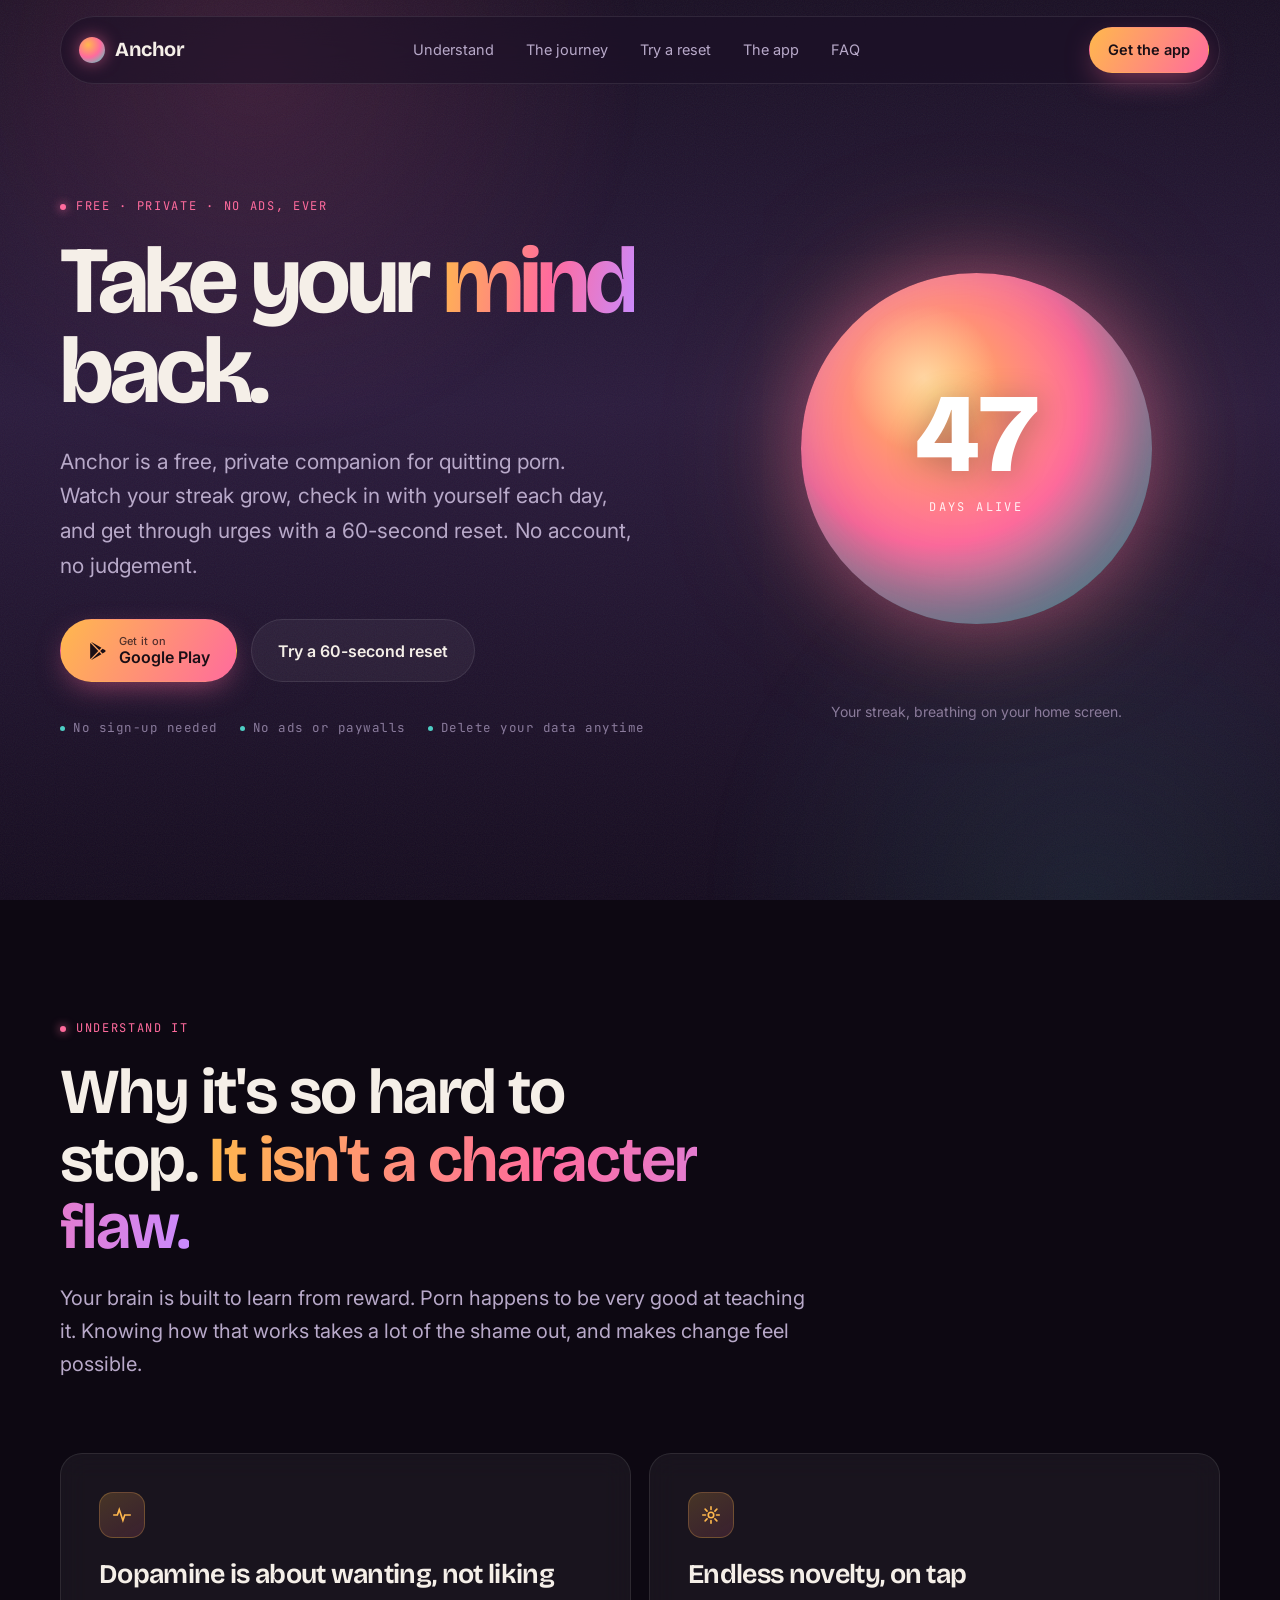
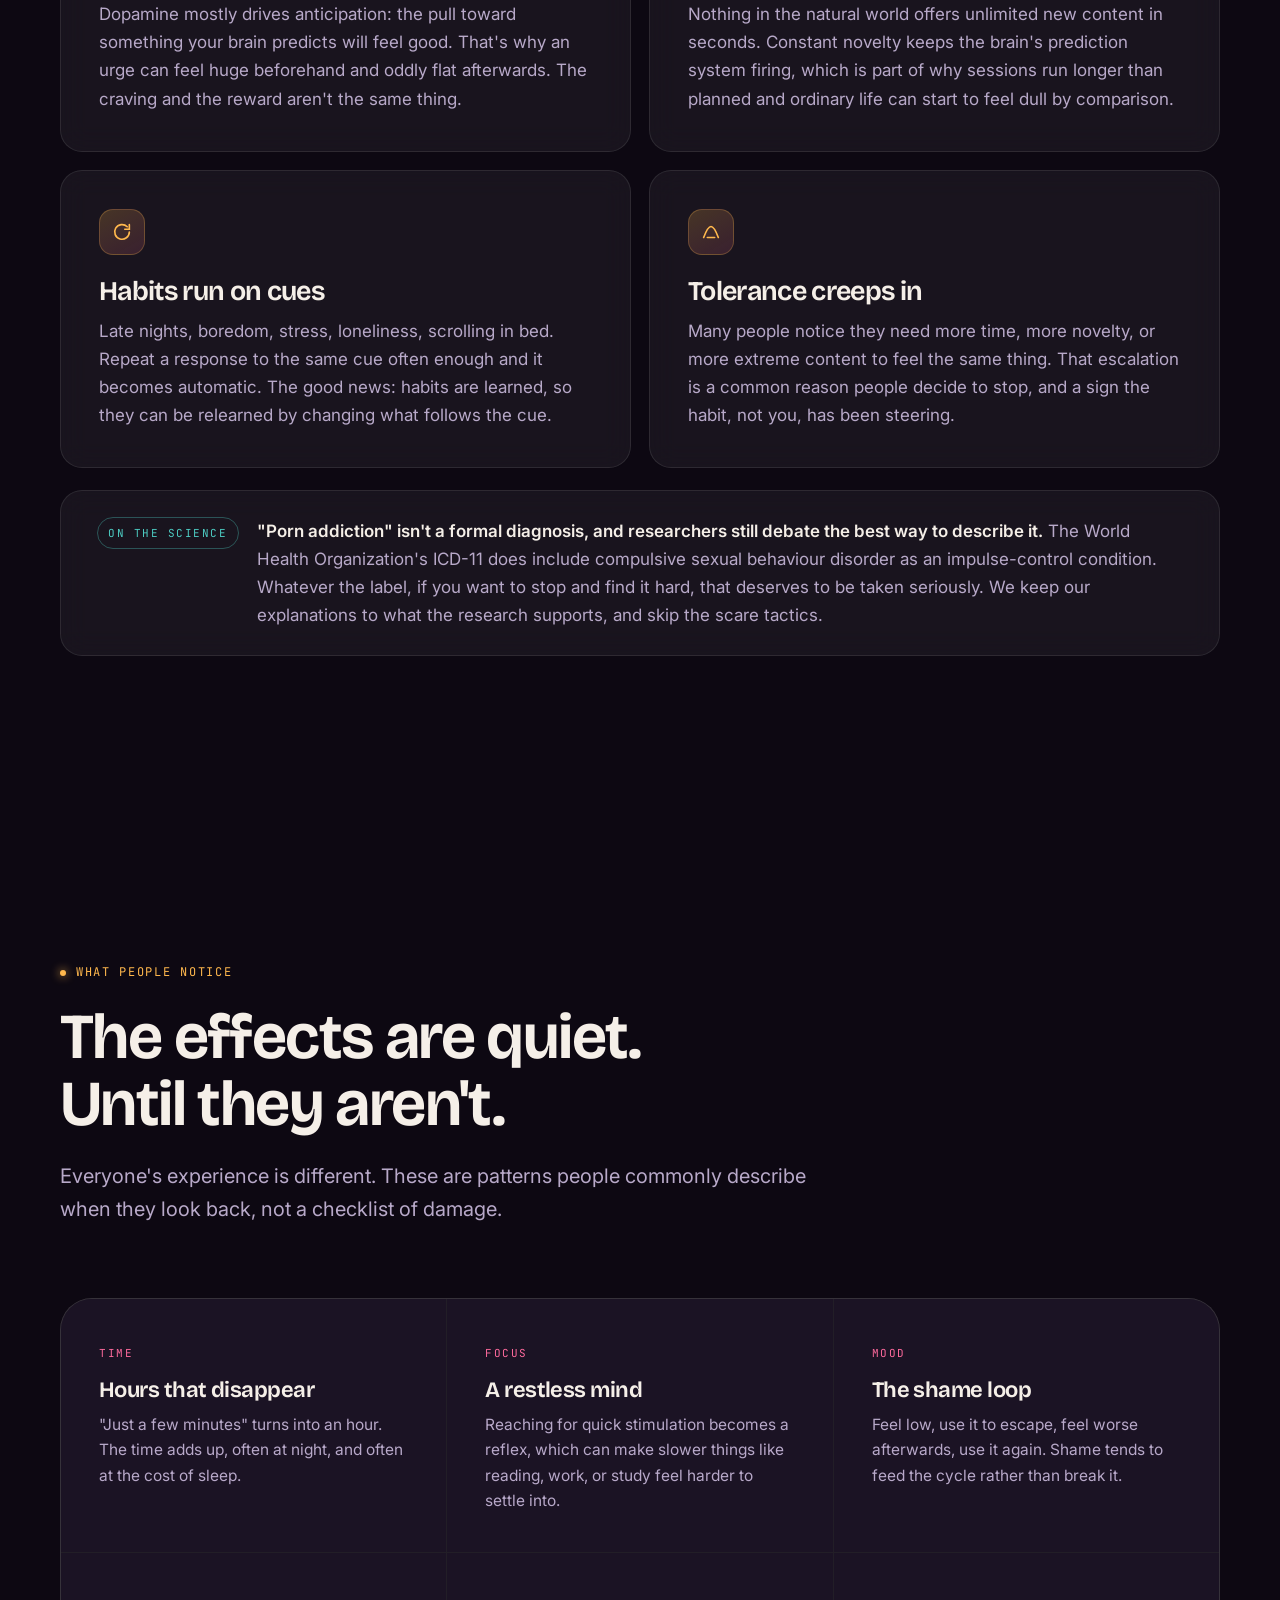
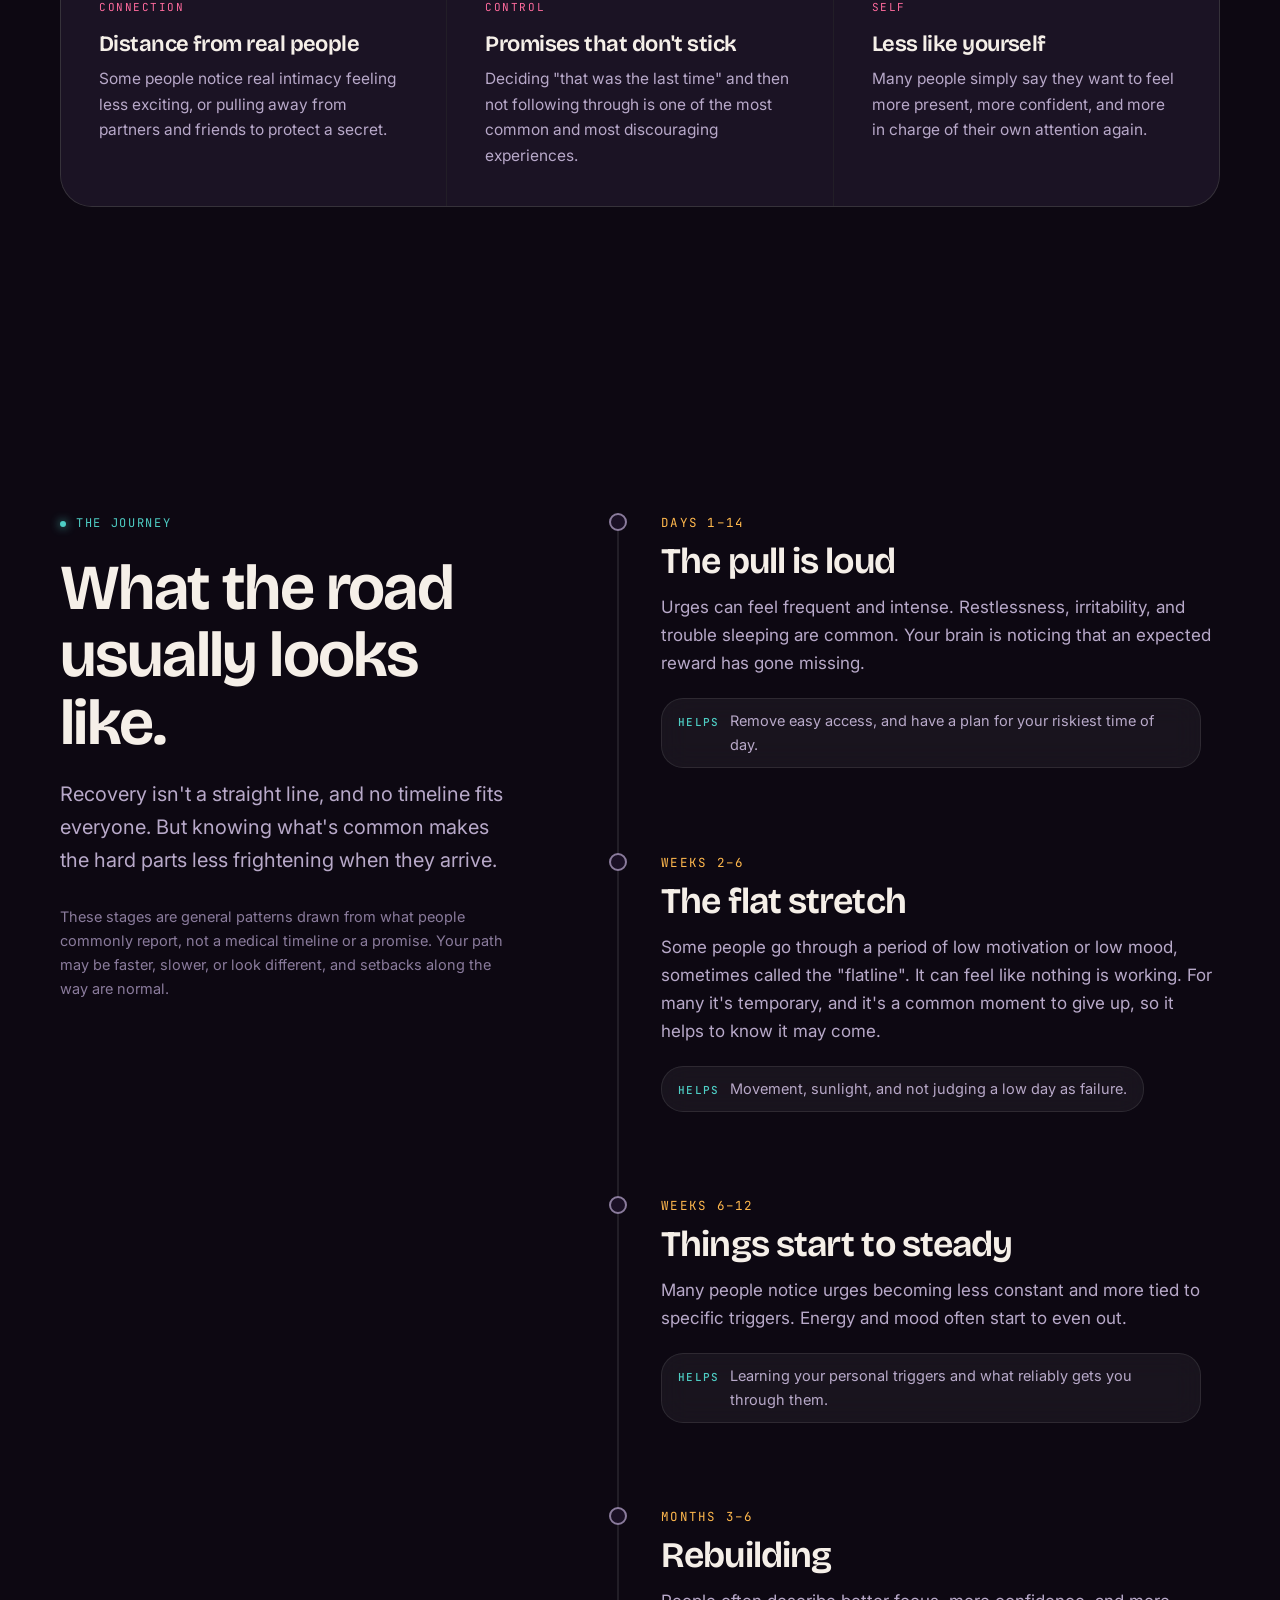
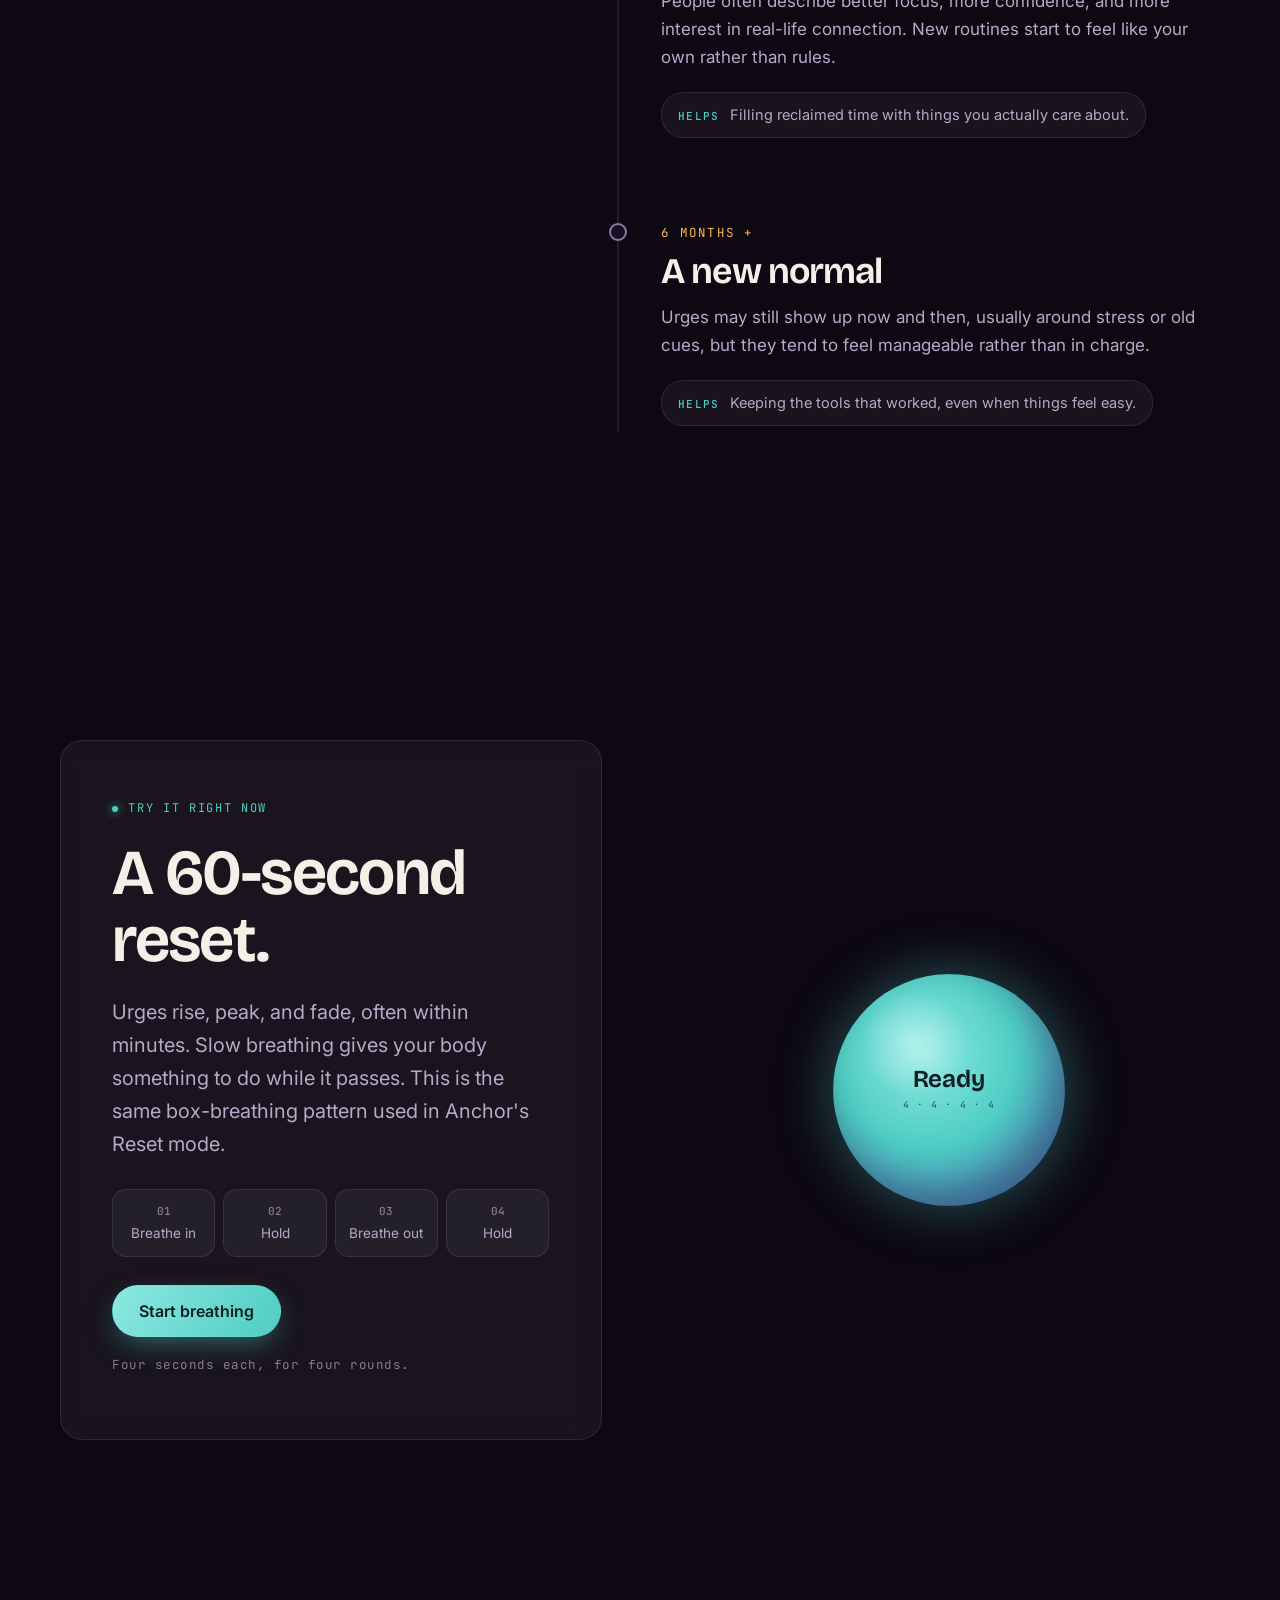
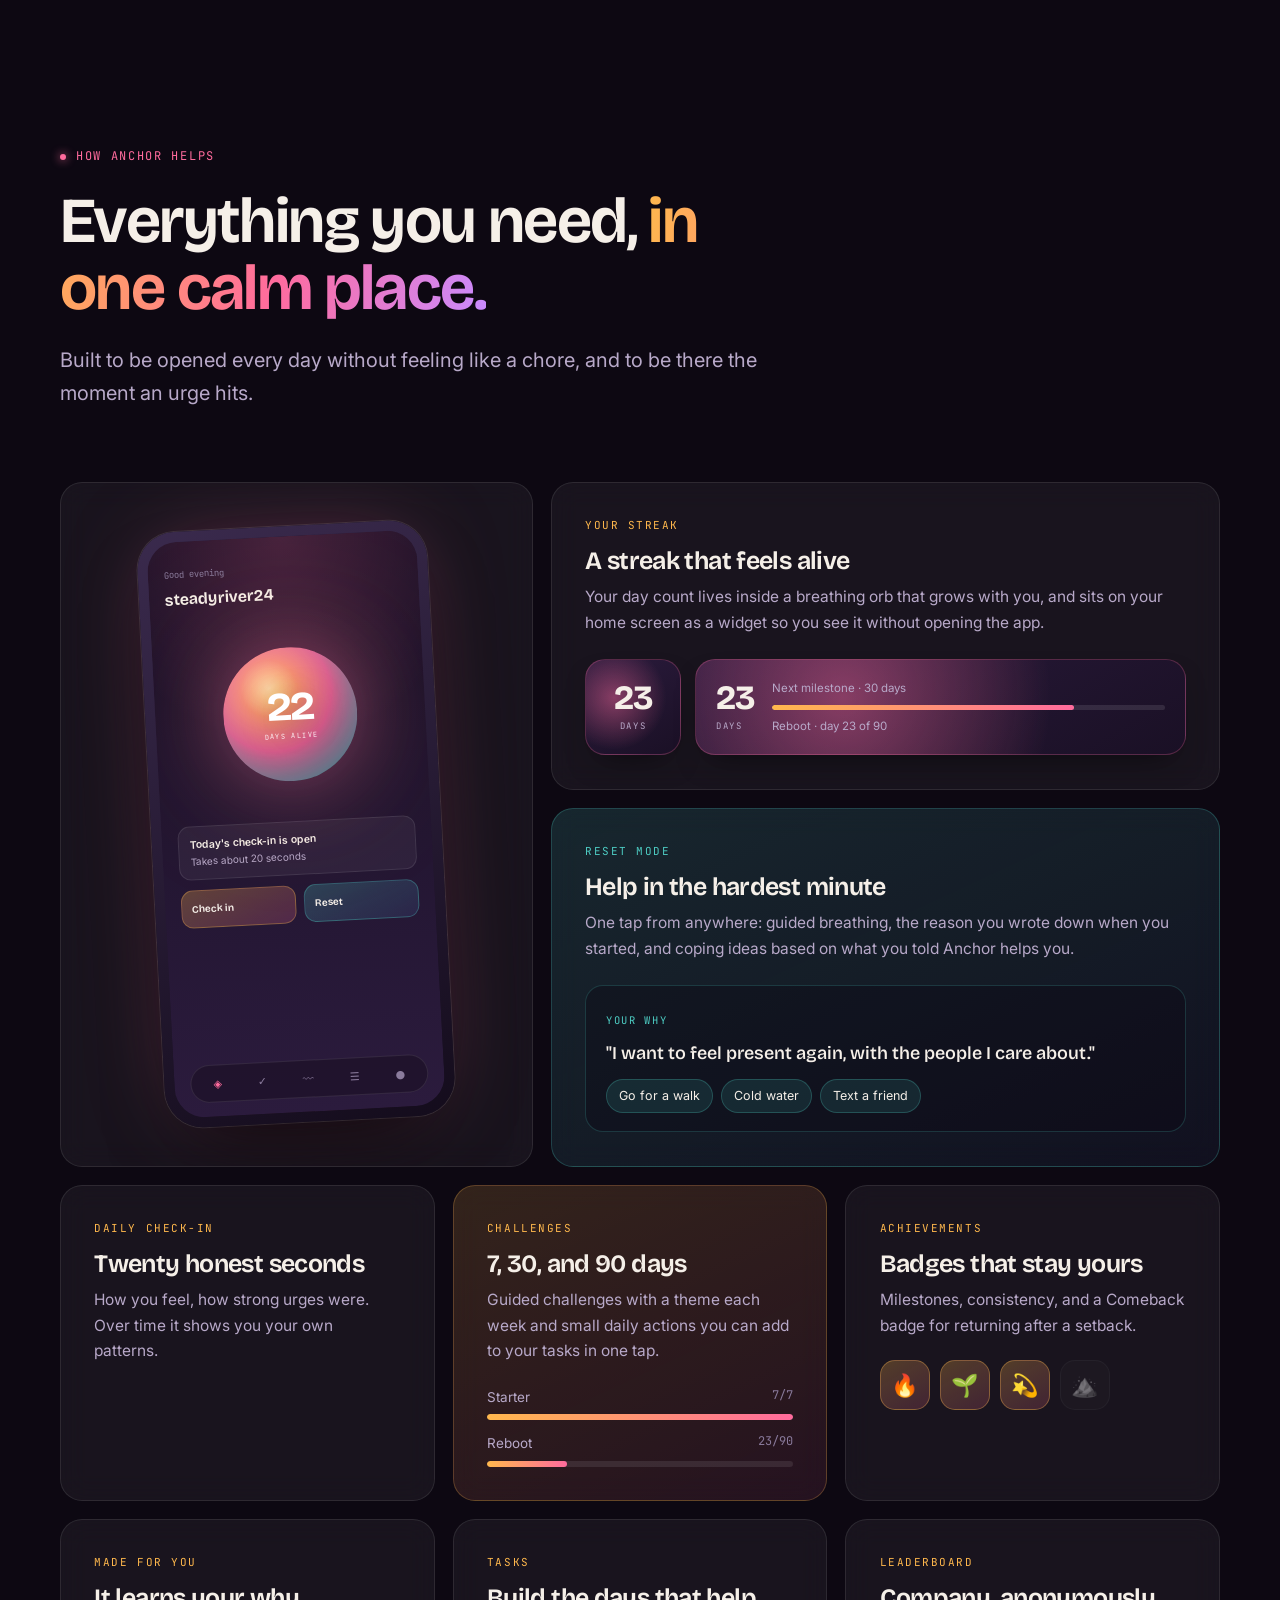
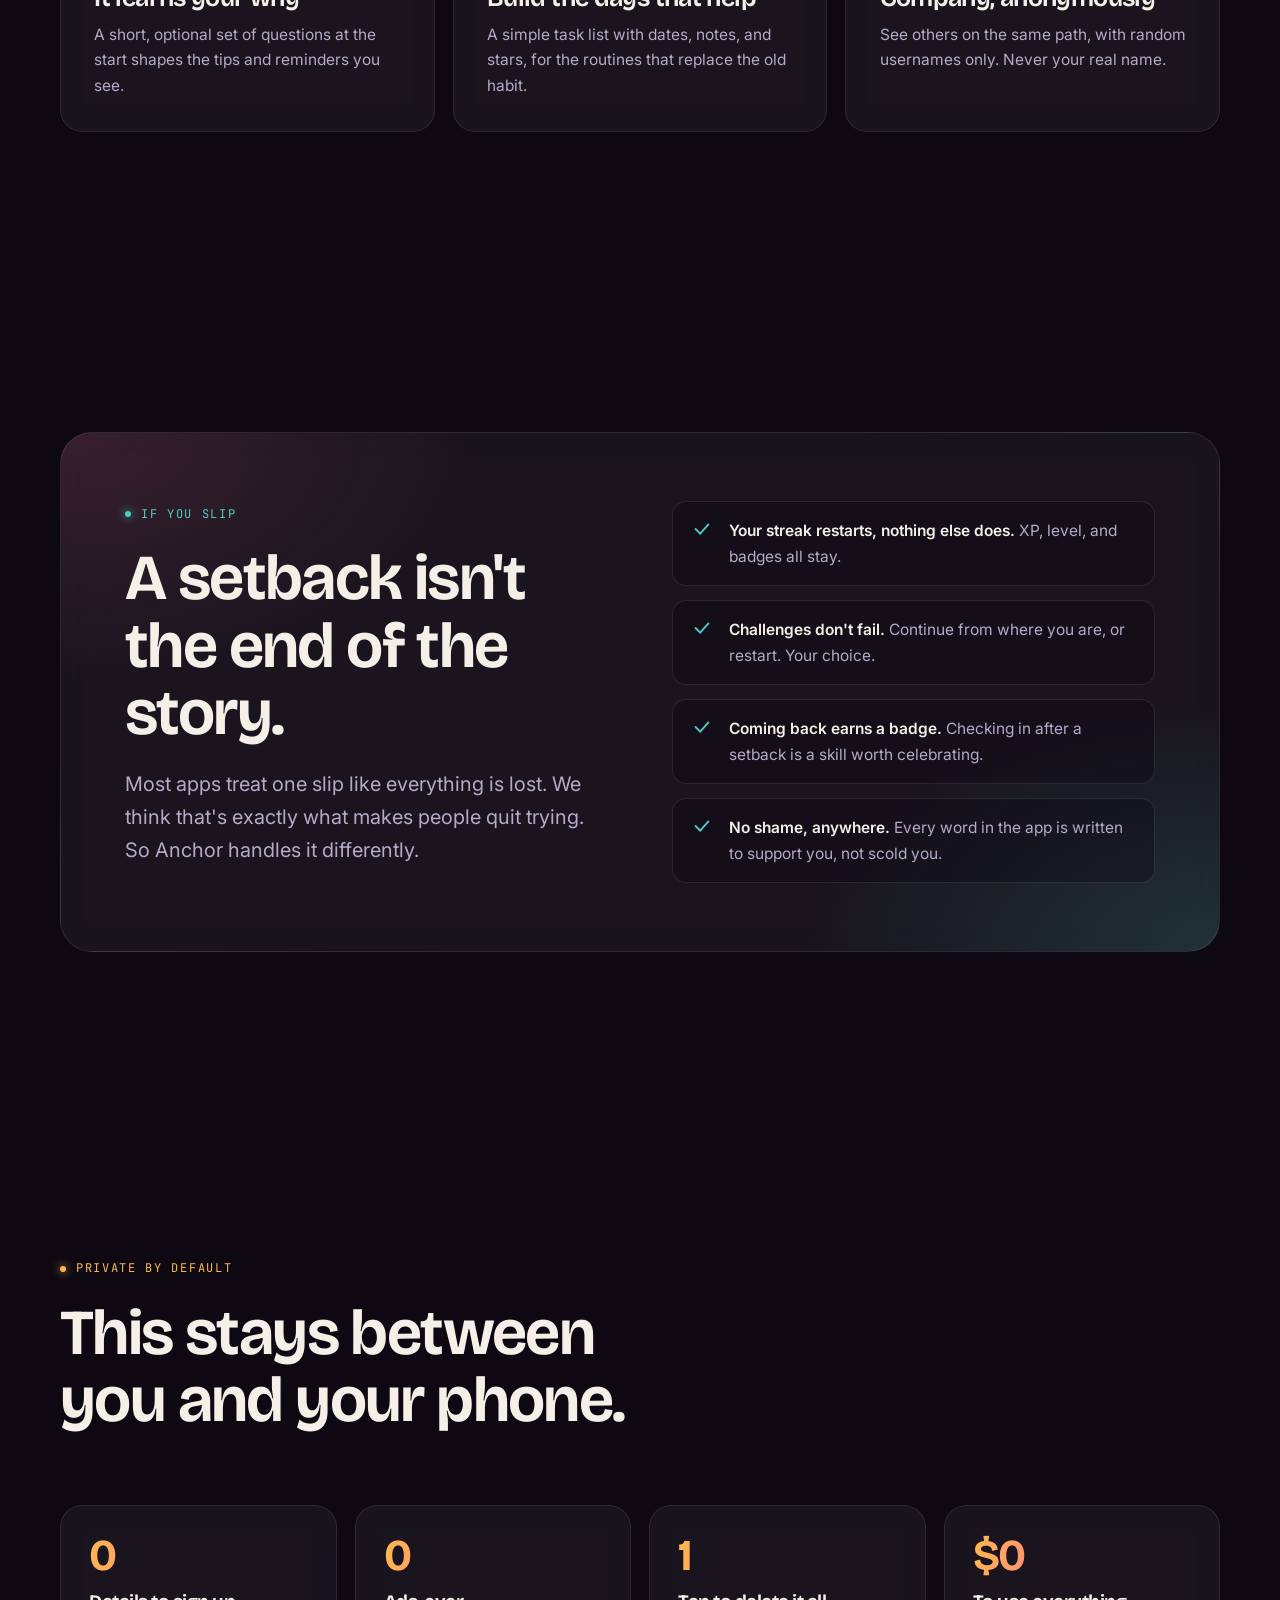
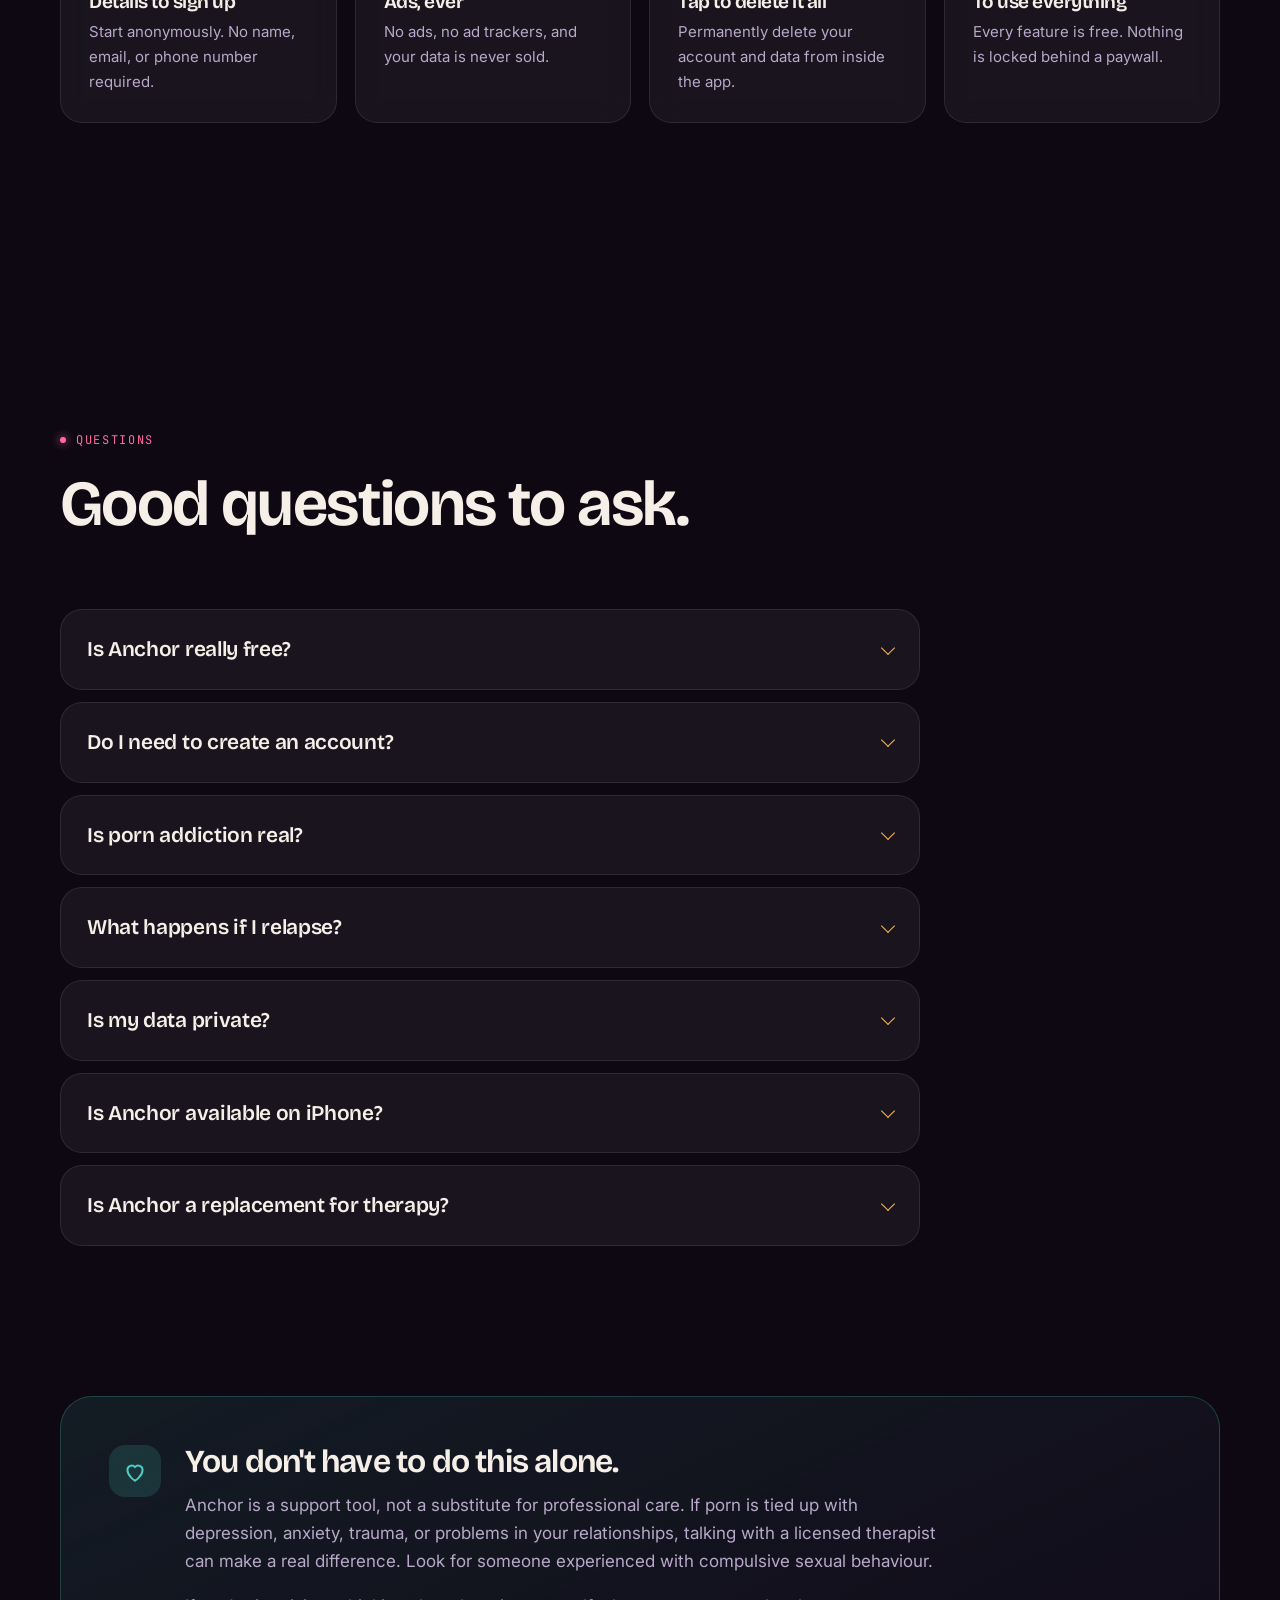
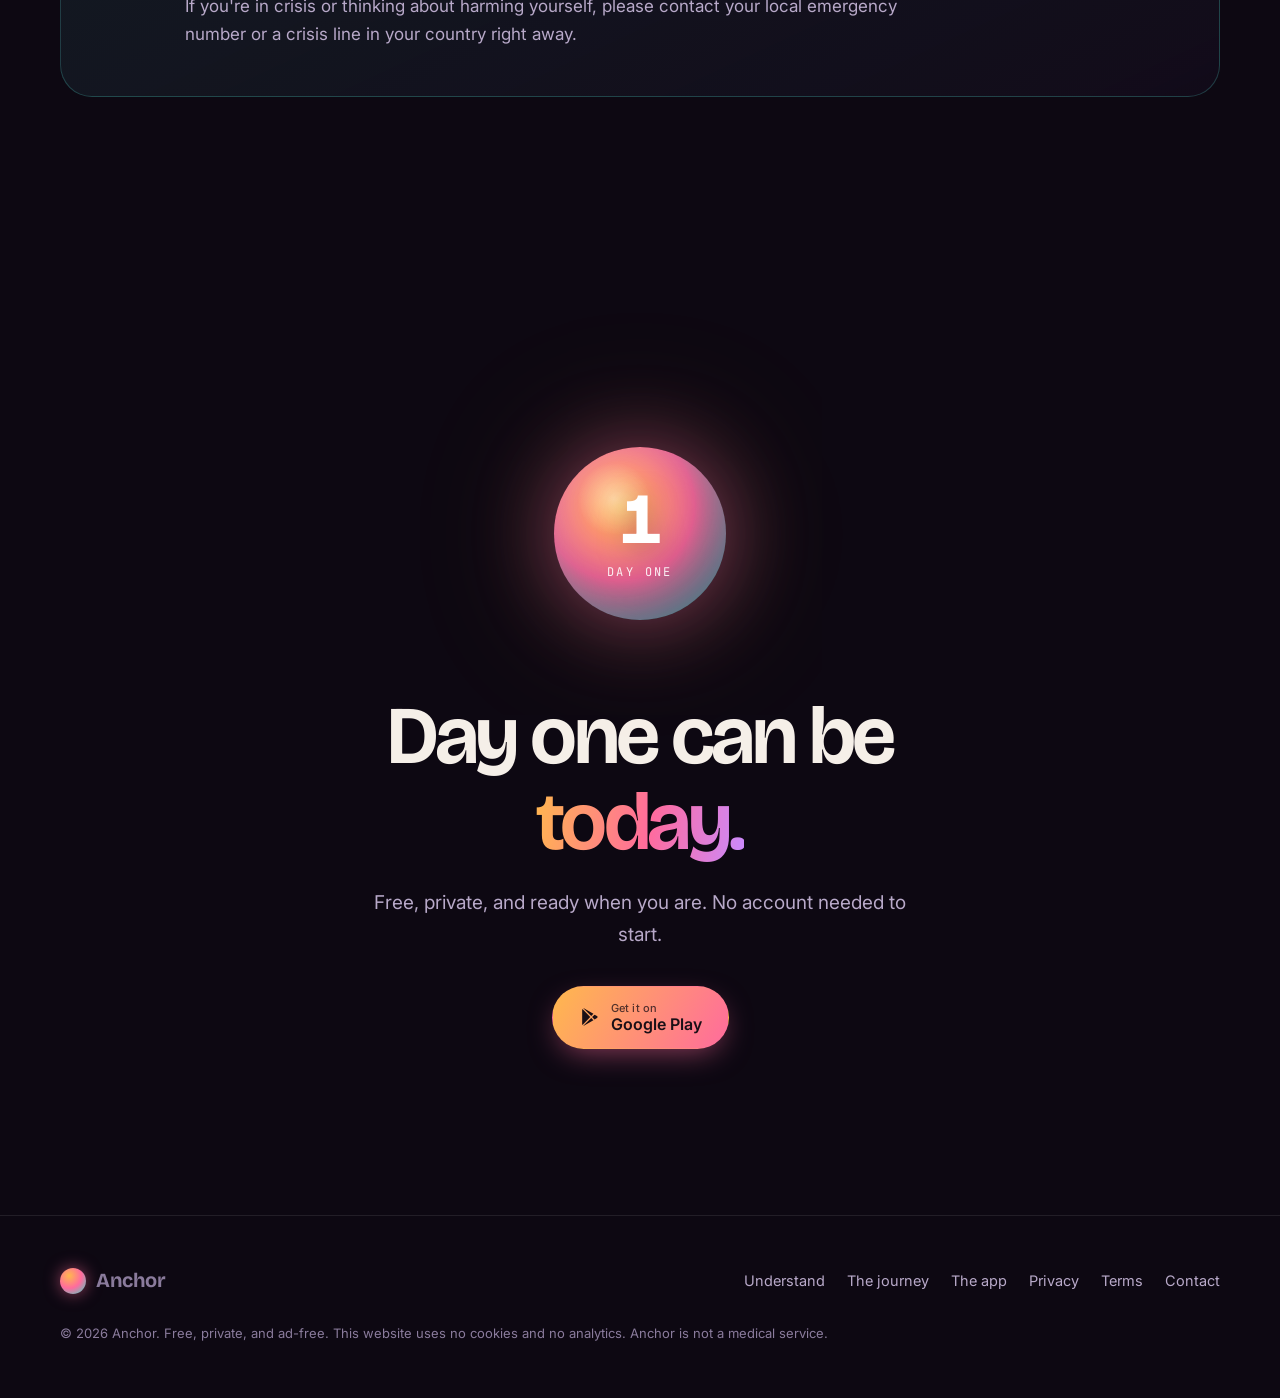
==== commit 9598eab9: "updated email and domain" ====
--- a/index.html
+++ b/index.html
@@ -20,7 +20,7 @@
     />
     <meta name="author" content="Anchor" />
     <meta name="robots" content="index, follow, max-image-preview:large" />
-    <link rel="canonical" href="https://anchorrecovery.app/" />
+    <link rel="canonical" href="https://anchorrecoveryapp.com/" />
 
     <meta name="theme-color" content="#1A1025" />
     <meta name="color-scheme" content="dark" />
@@ -36,10 +36,10 @@
       property="og:description"
       content="Track your streak, ride out urges with a 60-second reset, and understand the science. No ads. No shame. No account needed."
     />
-    <meta property="og:url" content="https://anchorrecovery.app/" />
+    <meta property="og:url" content="https://anchorrecoveryapp.com/" />
     <meta
       property="og:image"
-      content="https://anchorrecovery.app/assets/img/og-image.png"
+      content="https://anchorrecoveryapp.com/assets/img/og-image.png"
     />
     <meta property="og:image:width" content="1200" />
     <meta property="og:image:height" content="630" />
@@ -61,11 +61,11 @@
     />
     <meta
       name="twitter:image"
-      content="https://anchorrecovery.app/assets/img/og-image.png"
+      content="https://anchorrecoveryapp.com/assets/img/og-image.png"
     />
 
     <!-- App link -->
-    <meta name="google-play-app" content="app-id=com.anchorrecovery.app" />
+    <meta name="google-play-app" content="app-id=com.anchorrecoveryapp.com" />
 
     <!-- Icons -->
     <link rel="icon" href="/favicon.ico" sizes="48x48" />
@@ -98,33 +98,33 @@
         "@graph": [
           {
             "@type": "MobileApplication",
-            "@id": "https://anchorrecovery.app/#app",
+            "@id": "https://anchorrecoveryapp.com/#app",
             "name": "Anchor",
             "description": "A free, private app to quit porn: streak tracking, daily check-ins, a 60-second urge reset, guided challenges, and achievements.",
             "operatingSystem": "ANDROID",
             "applicationCategory": "HealthApplication",
-            "url": "https://anchorrecovery.app/",
-            "downloadUrl": "https://play.google.com/store/apps/details?id=com.anchorrecovery.app",
-            "installUrl": "https://play.google.com/store/apps/details?id=com.anchorrecovery.app",
-            "image": "https://anchorrecovery.app/android-chrome-512x512.png",
+            "url": "https://anchorrecoveryapp.com/",
+            "downloadUrl": "https://play.google.com/store/apps/details?id=com.anchorrecoveryapp.com",
+            "installUrl": "https://play.google.com/store/apps/details?id=com.anchorrecoveryapp.com",
+            "image": "https://anchorrecoveryapp.com/android-chrome-512x512.png",
             "offers": {
               "@type": "Offer",
               "price": "0",
               "priceCurrency": "USD"
             },
-            "publisher": { "@id": "https://anchorrecovery.app/#org" }
+            "publisher": { "@id": "https://anchorrecoveryapp.com/#org" }
           },
           {
             "@type": "Organization",
-            "@id": "https://anchorrecovery.app/#org",
+            "@id": "https://anchorrecoveryapp.com/#org",
             "name": "Anchor",
-            "url": "https://anchorrecovery.app/",
-            "logo": "https://anchorrecovery.app/android-chrome-512x512.png"
+            "url": "https://anchorrecoveryapp.com/",
+            "logo": "https://anchorrecoveryapp.com/android-chrome-512x512.png"
           },
           {
             "@type": "WebSite",
-            "@id": "https://anchorrecovery.app/#website",
-            "url": "https://anchorrecovery.app/",
+            "@id": "https://anchorrecoveryapp.com/#website",
+            "url": "https://anchorrecoveryapp.com/",
             "name": "Anchor",
             "inLanguage": "en"
           },
@@ -213,7 +213,7 @@
         </ul>
         <a
           class="btn btn--primary nav__cta"
-          href="https://play.google.com/store/apps/details?id=com.anchorrecovery.app"
+          href="https://play.google.com/store/apps/details?id=com.anchorrecoveryapp.com"
           rel="noopener"
           >Get the app</a
         >
@@ -250,7 +250,7 @@
             <div class="hero__actions reveal" style="--delay: 0.24s">
               <a
                 class="btn btn--primary"
-                href="https://play.google.com/store/apps/details?id=com.anchorrecovery.app"
+                href="https://play.google.com/store/apps/details?id=com.anchorrecoveryapp.com"
                 rel="noopener"
               >
                 <svg class="btn__icon" viewBox="0 0 24 24" aria-hidden="true">
@@ -1121,7 +1121,7 @@
           </p>
           <a
             class="btn btn--primary reveal"
-            href="https://play.google.com/store/apps/details?id=com.anchorrecovery.app"
+            href="https://play.google.com/store/apps/details?id=com.anchorrecoveryapp.com"
             rel="noopener"
           >
             <svg class="btn__icon" viewBox="0 0 24 24" aria-hidden="true">
@@ -1150,7 +1150,7 @@
             <li><a href="#app">The app</a></li>
             <li><a href="/privacy.html">Privacy</a></li>
             <li><a href="/terms.html">Terms</a></li>
-            <li><a href="mailto:hello@anchorrecovery.app">Contact</a></li>
+            <li><a href="mailto:malek@webelle.ca">Contact</a></li>
           </ul>
         </div>
         <p class="footer__note">
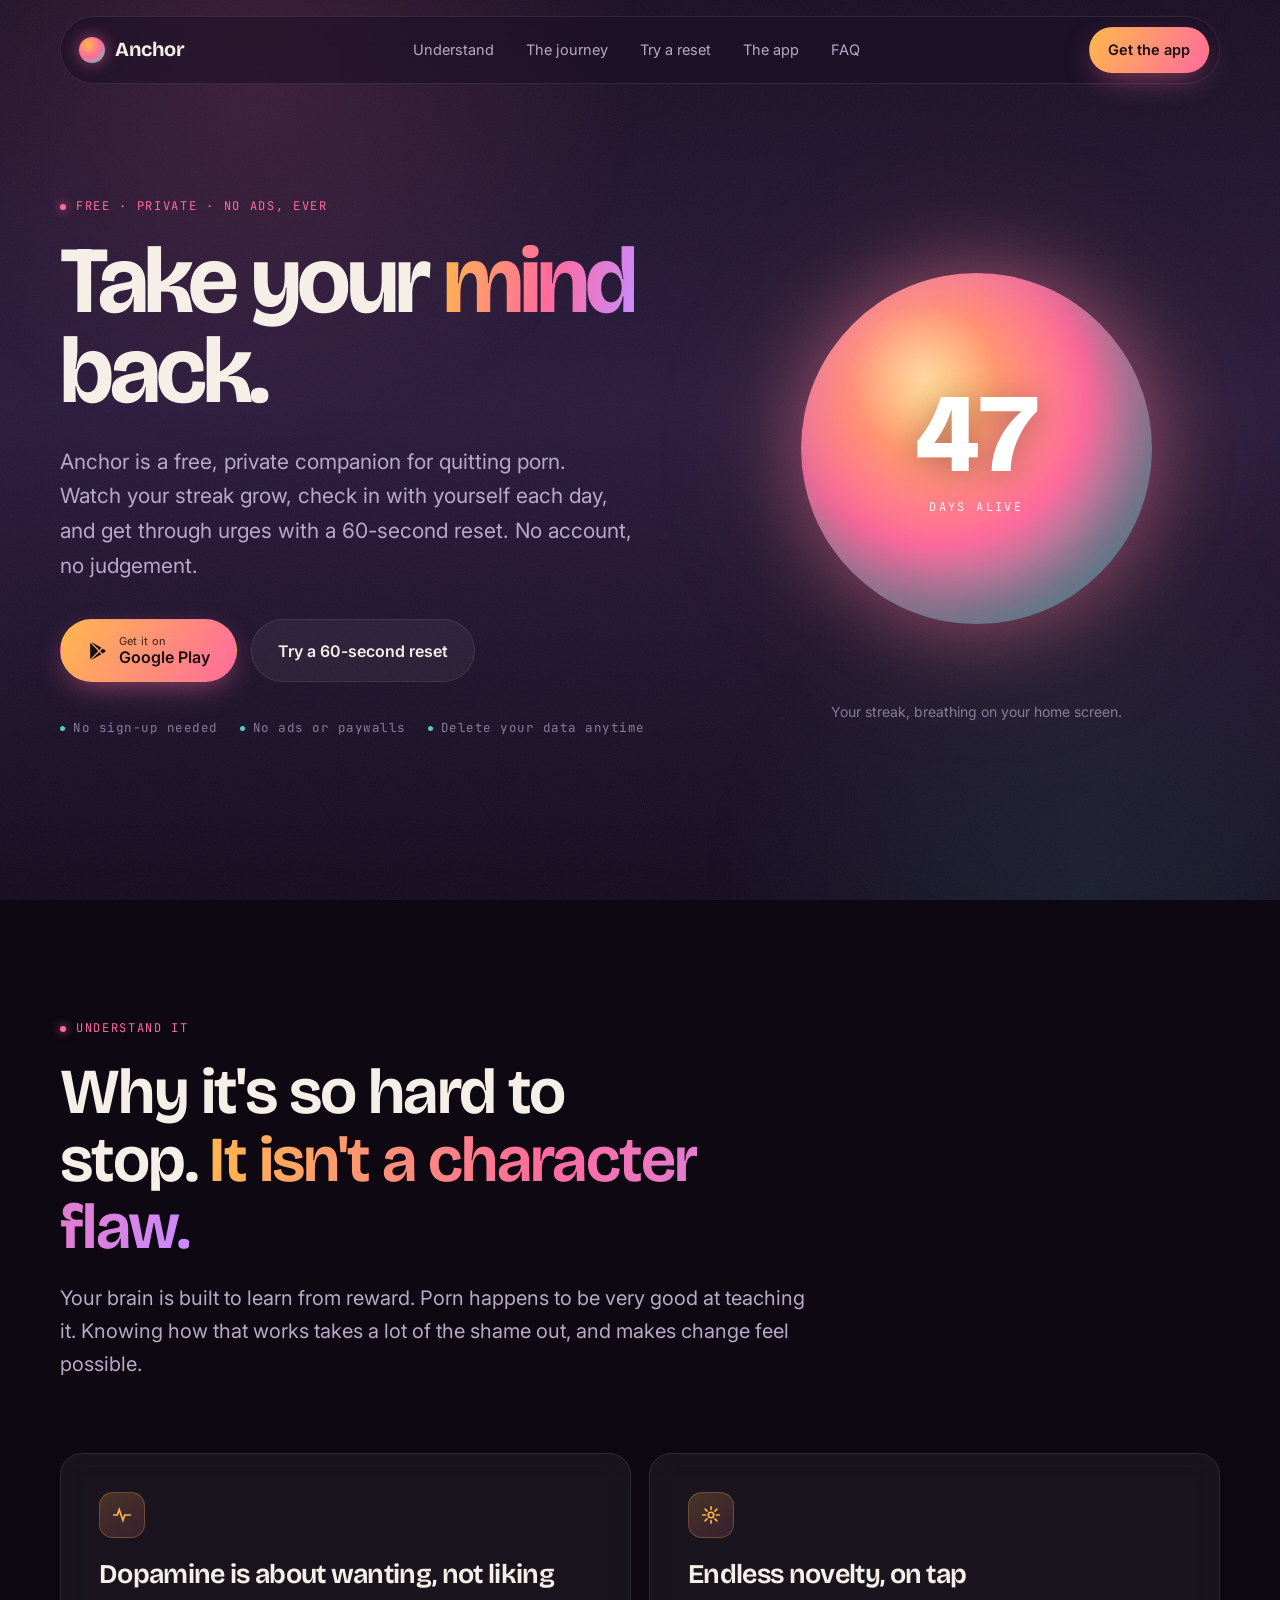
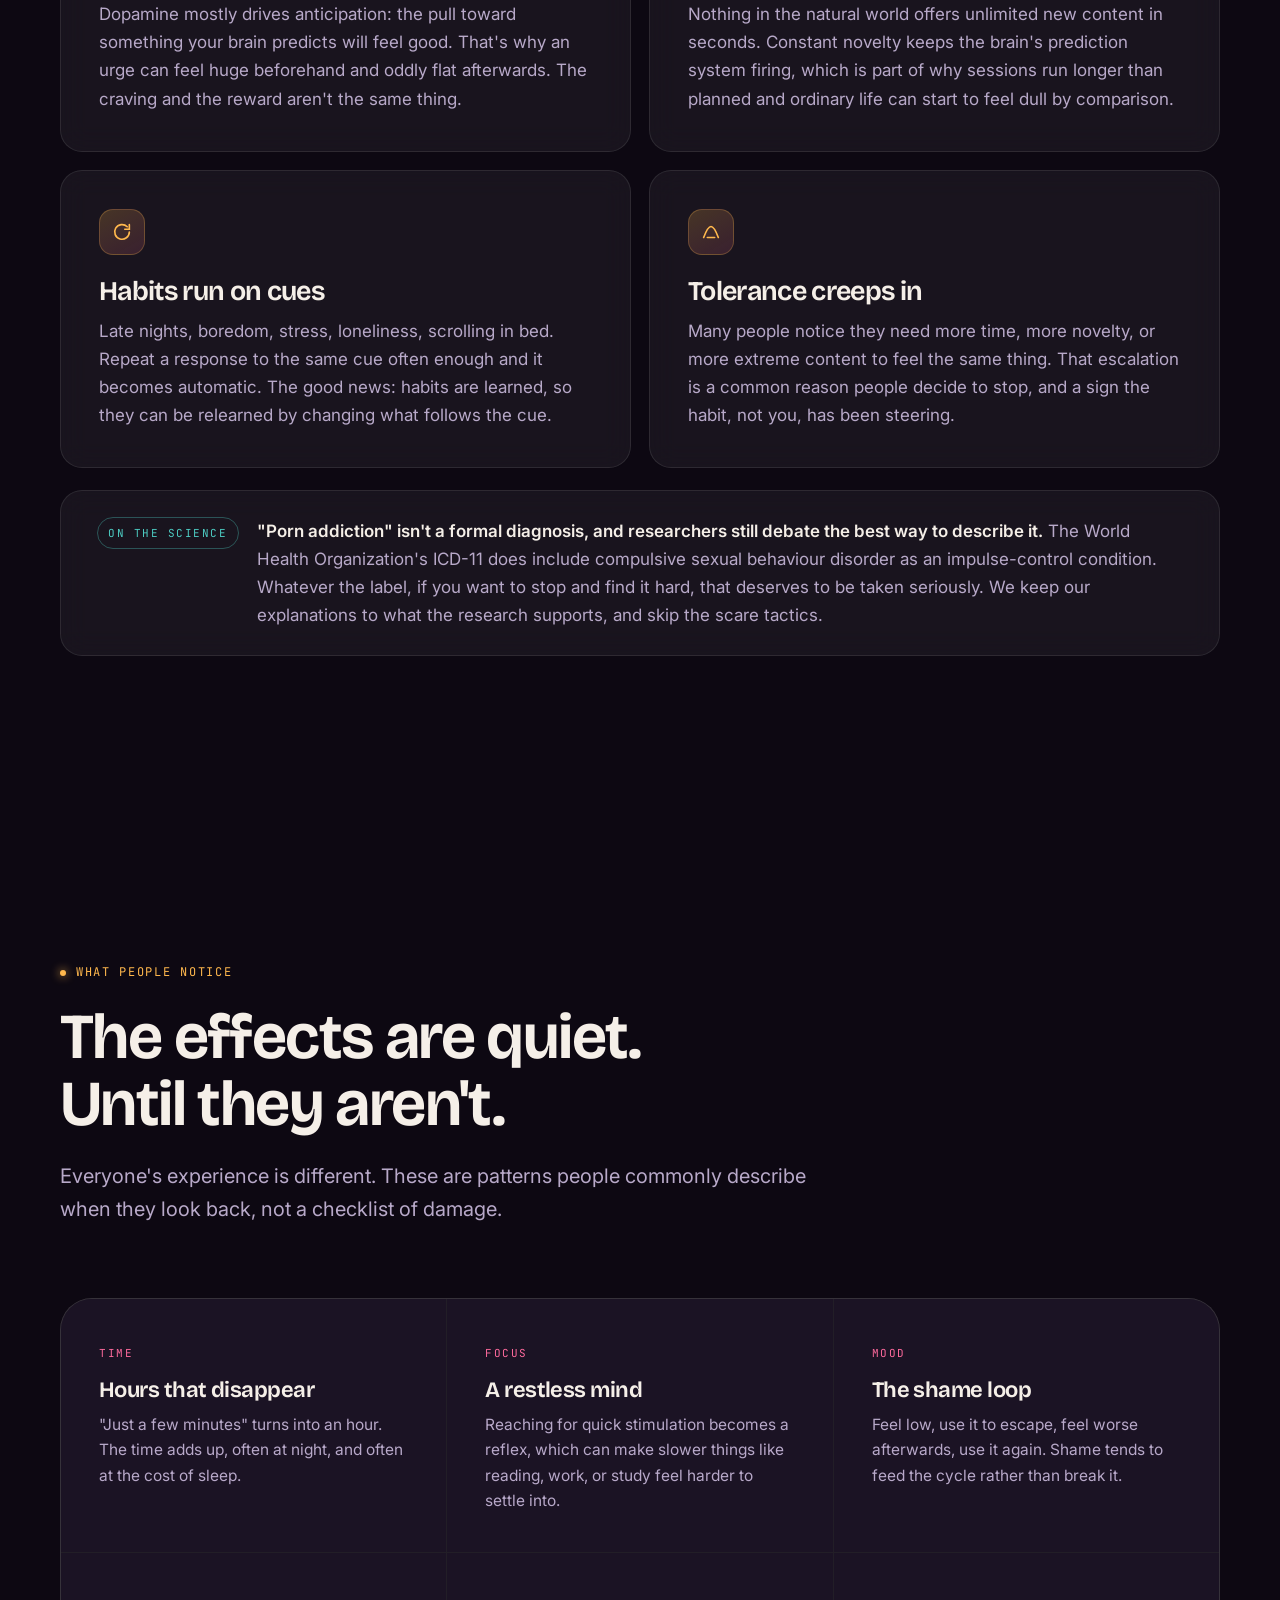
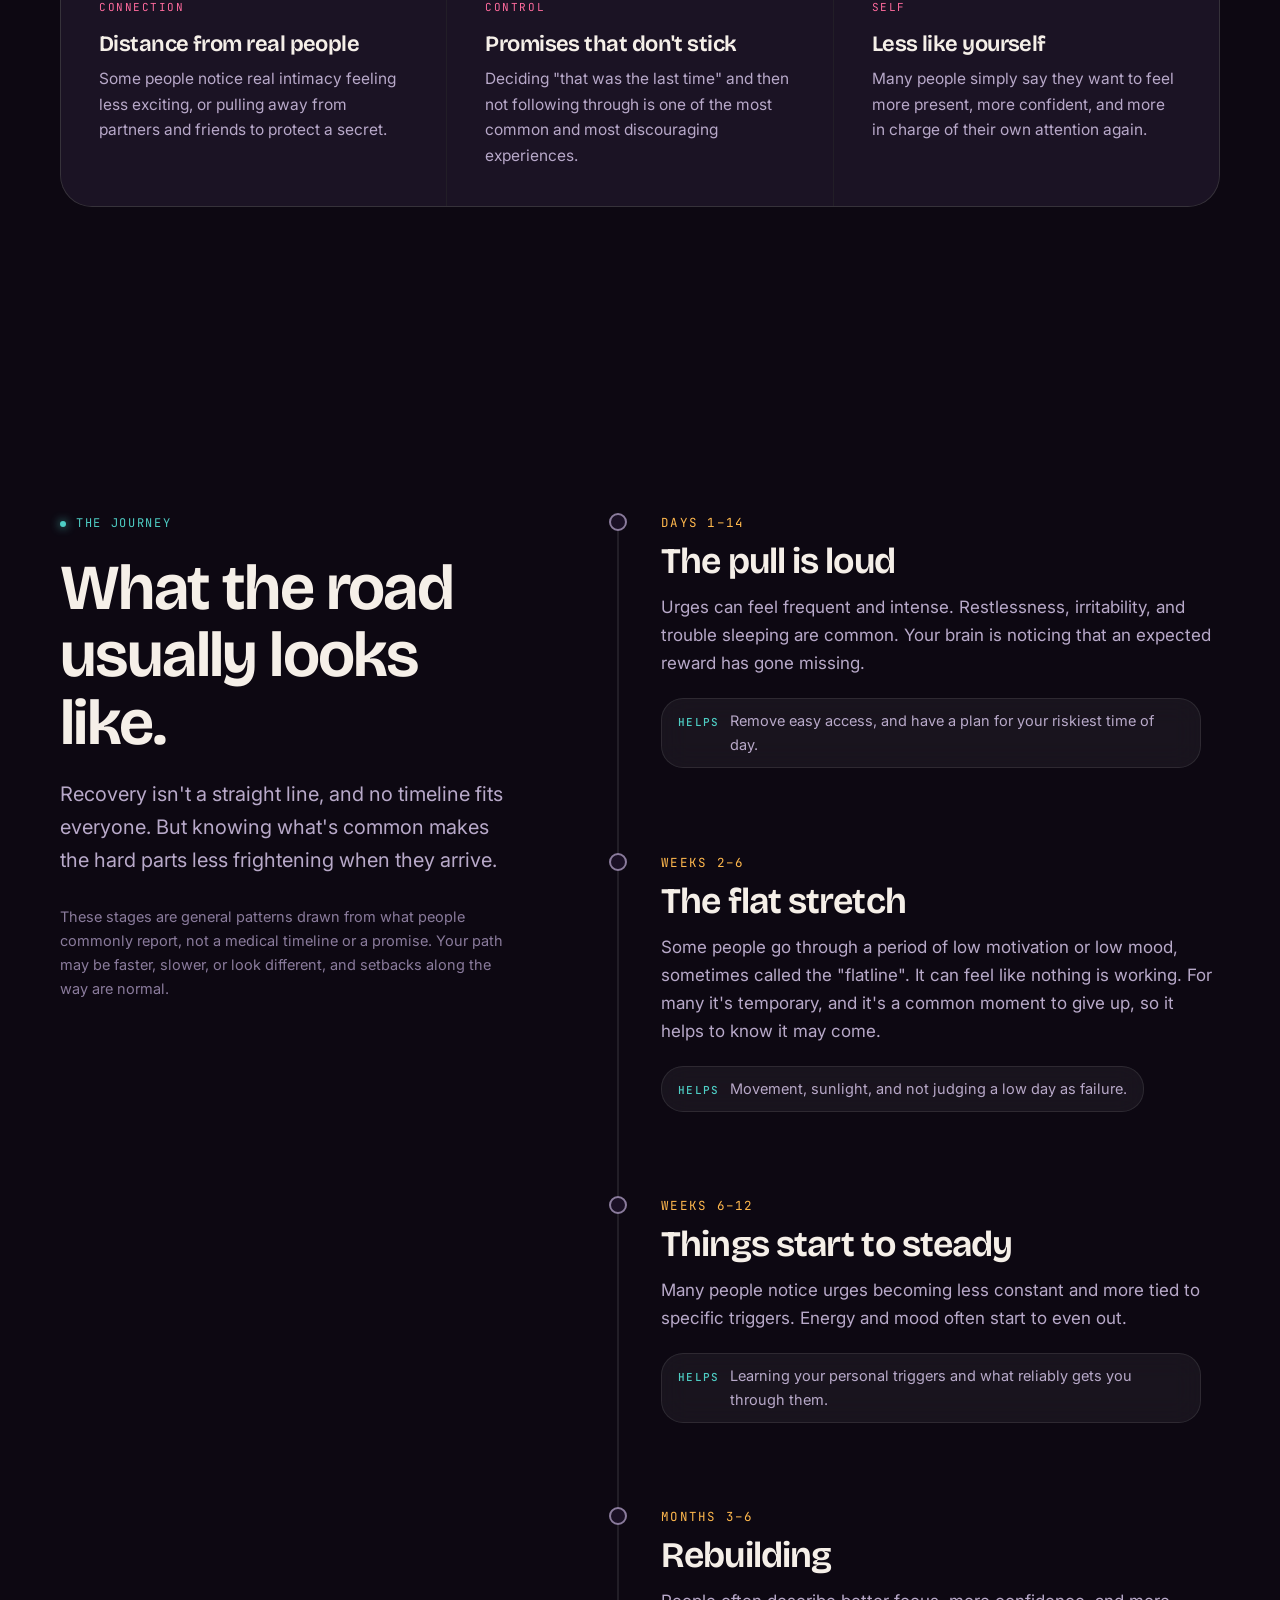
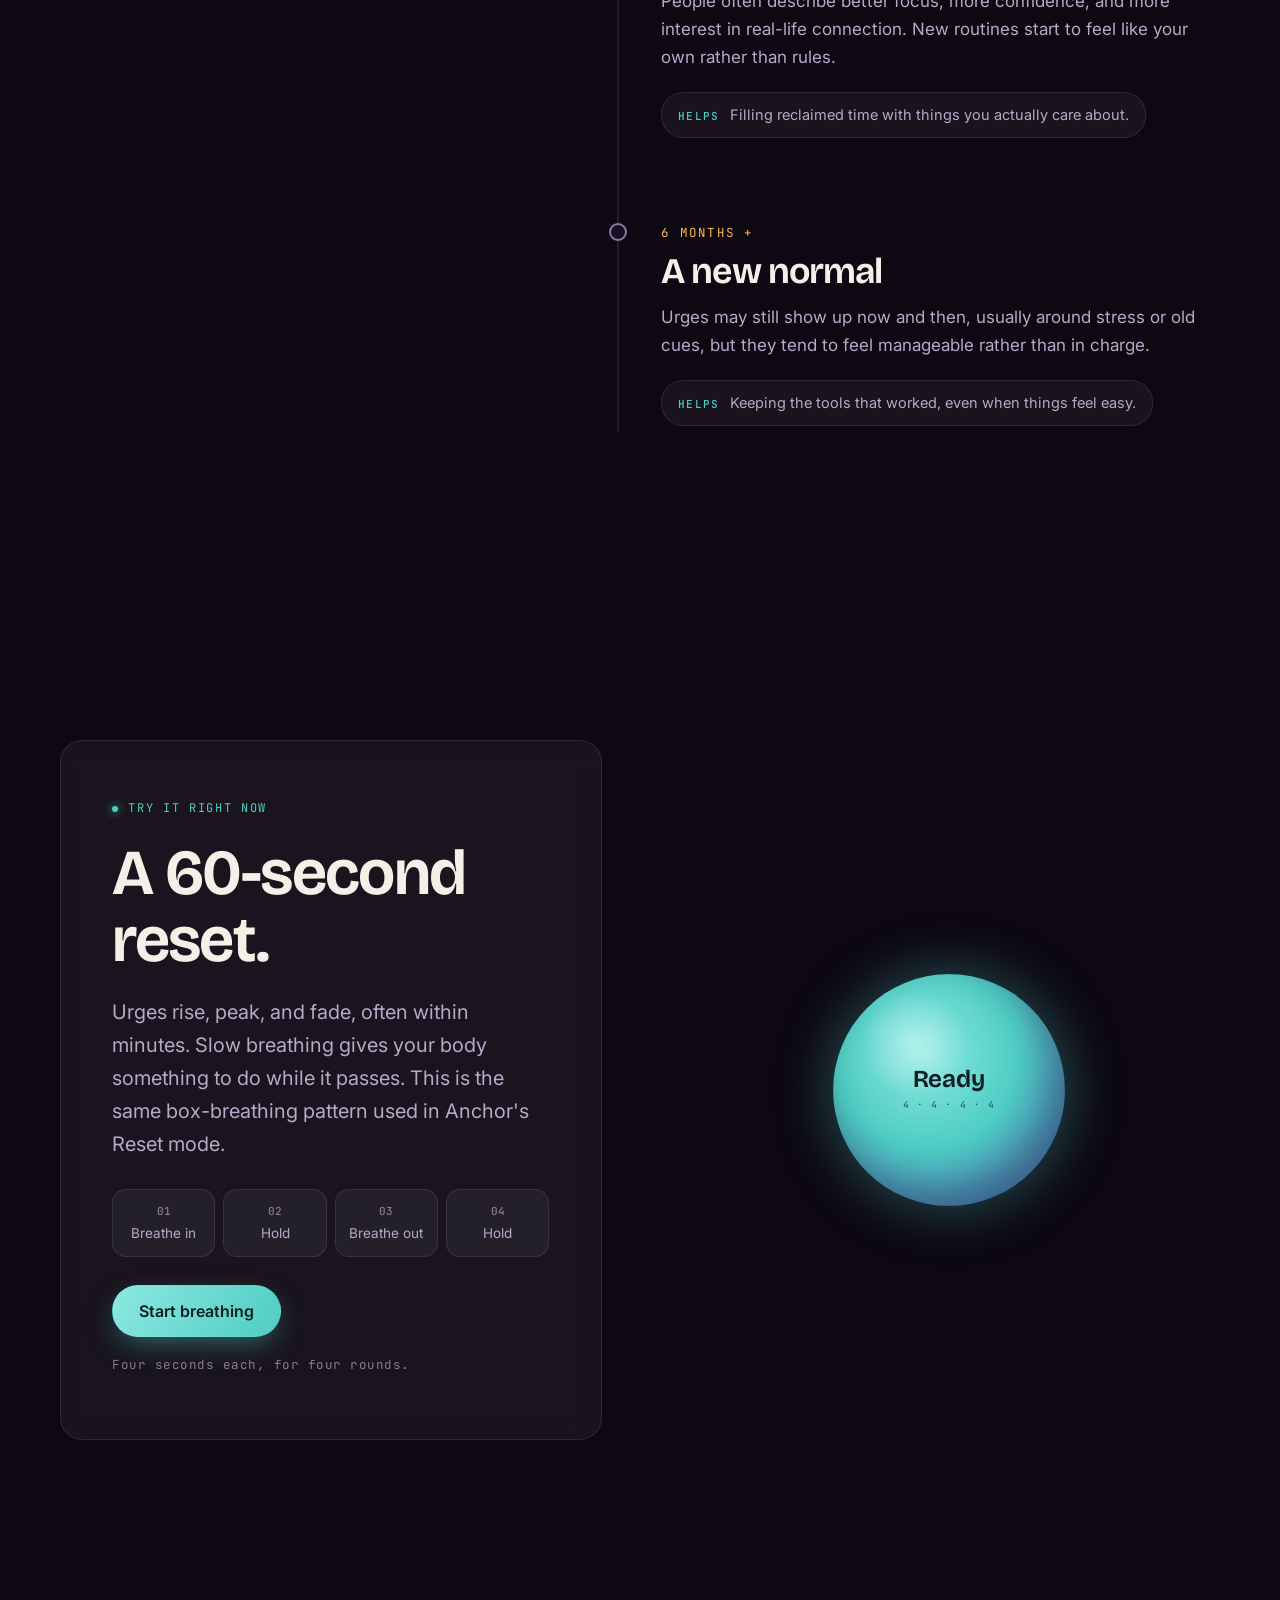
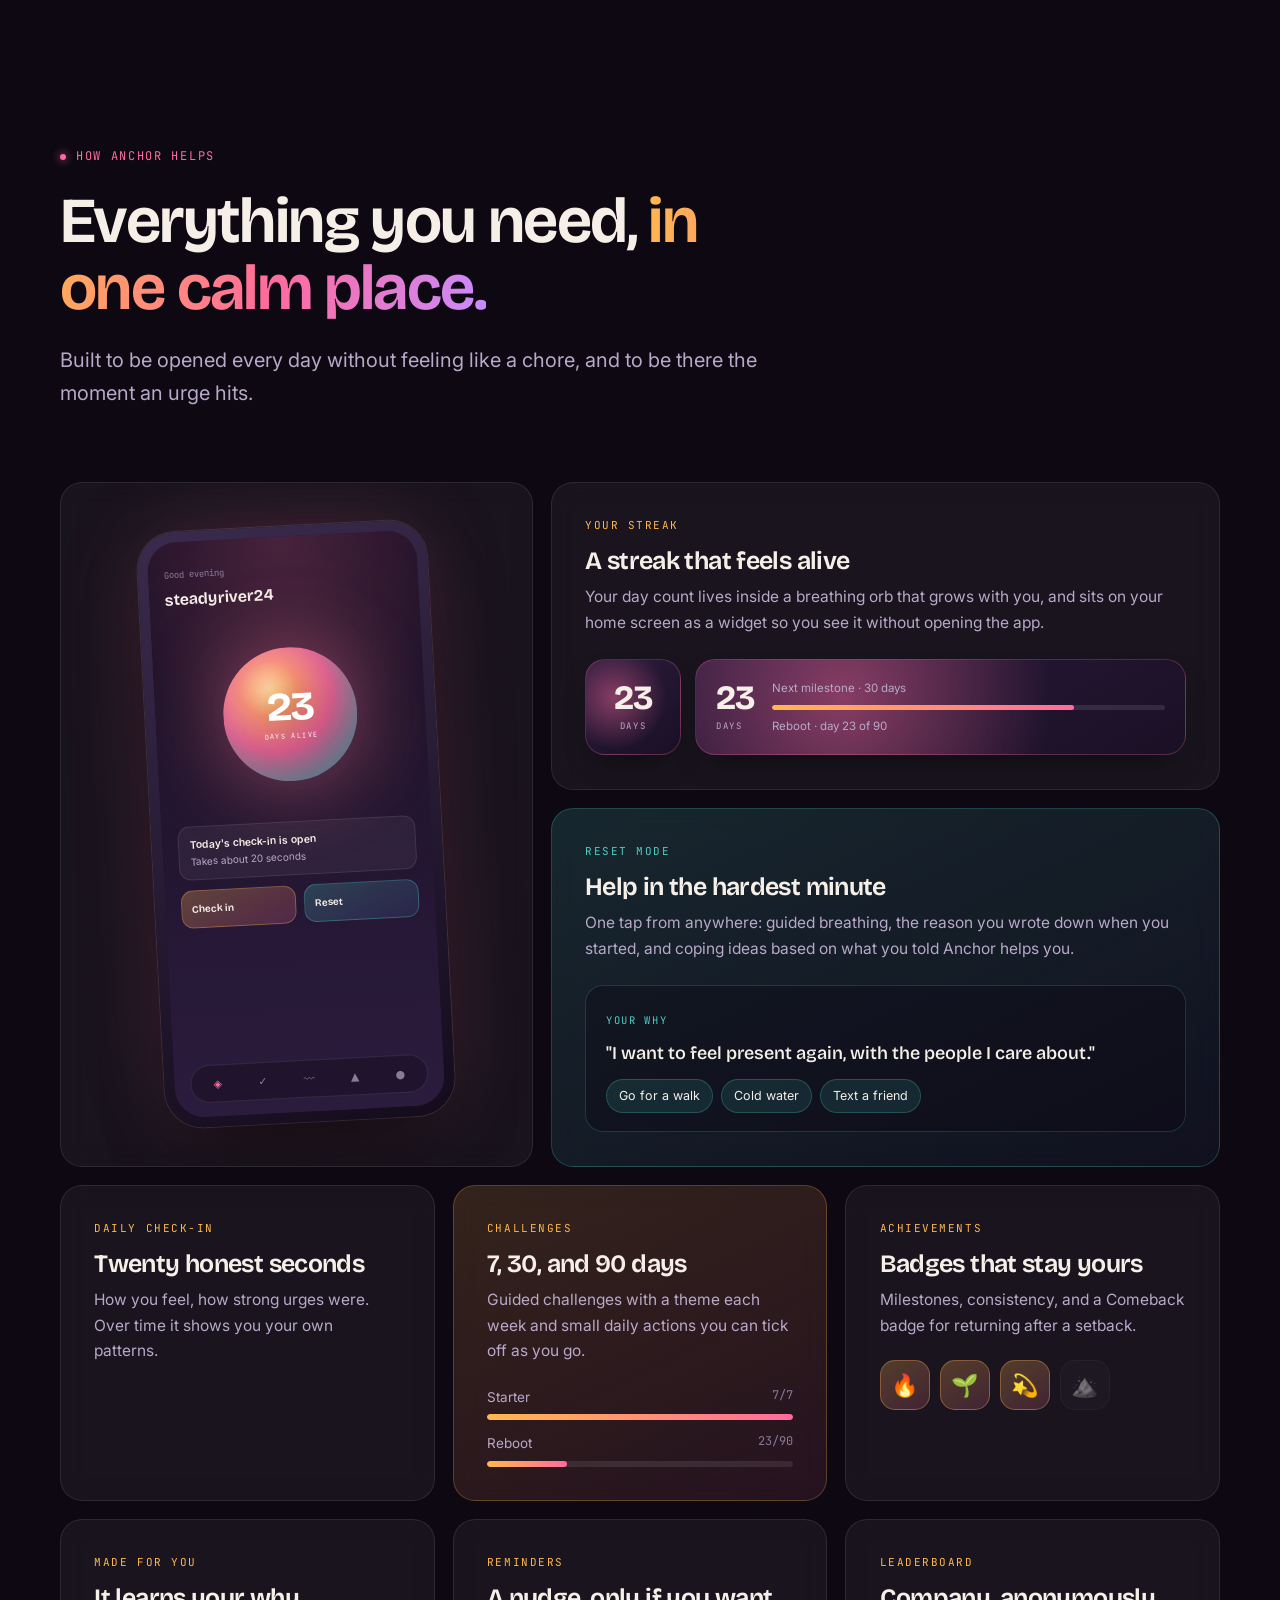
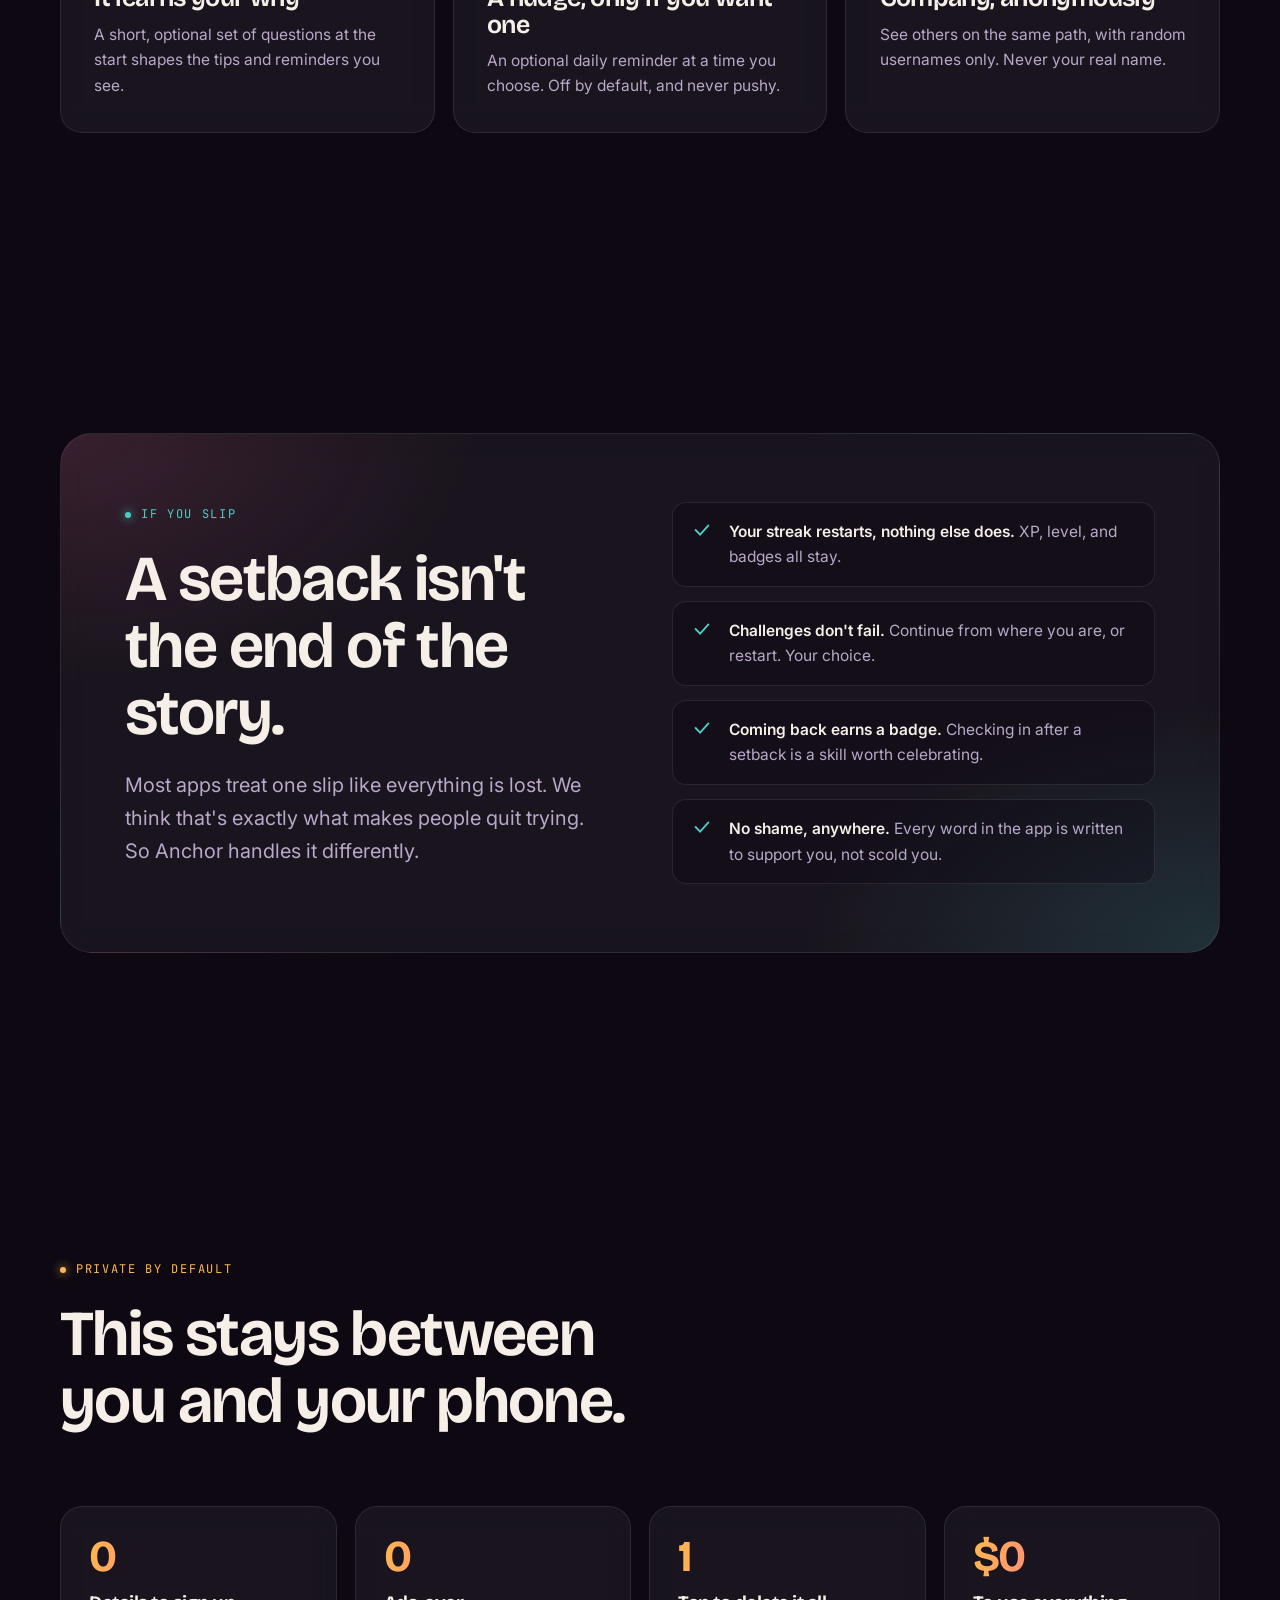
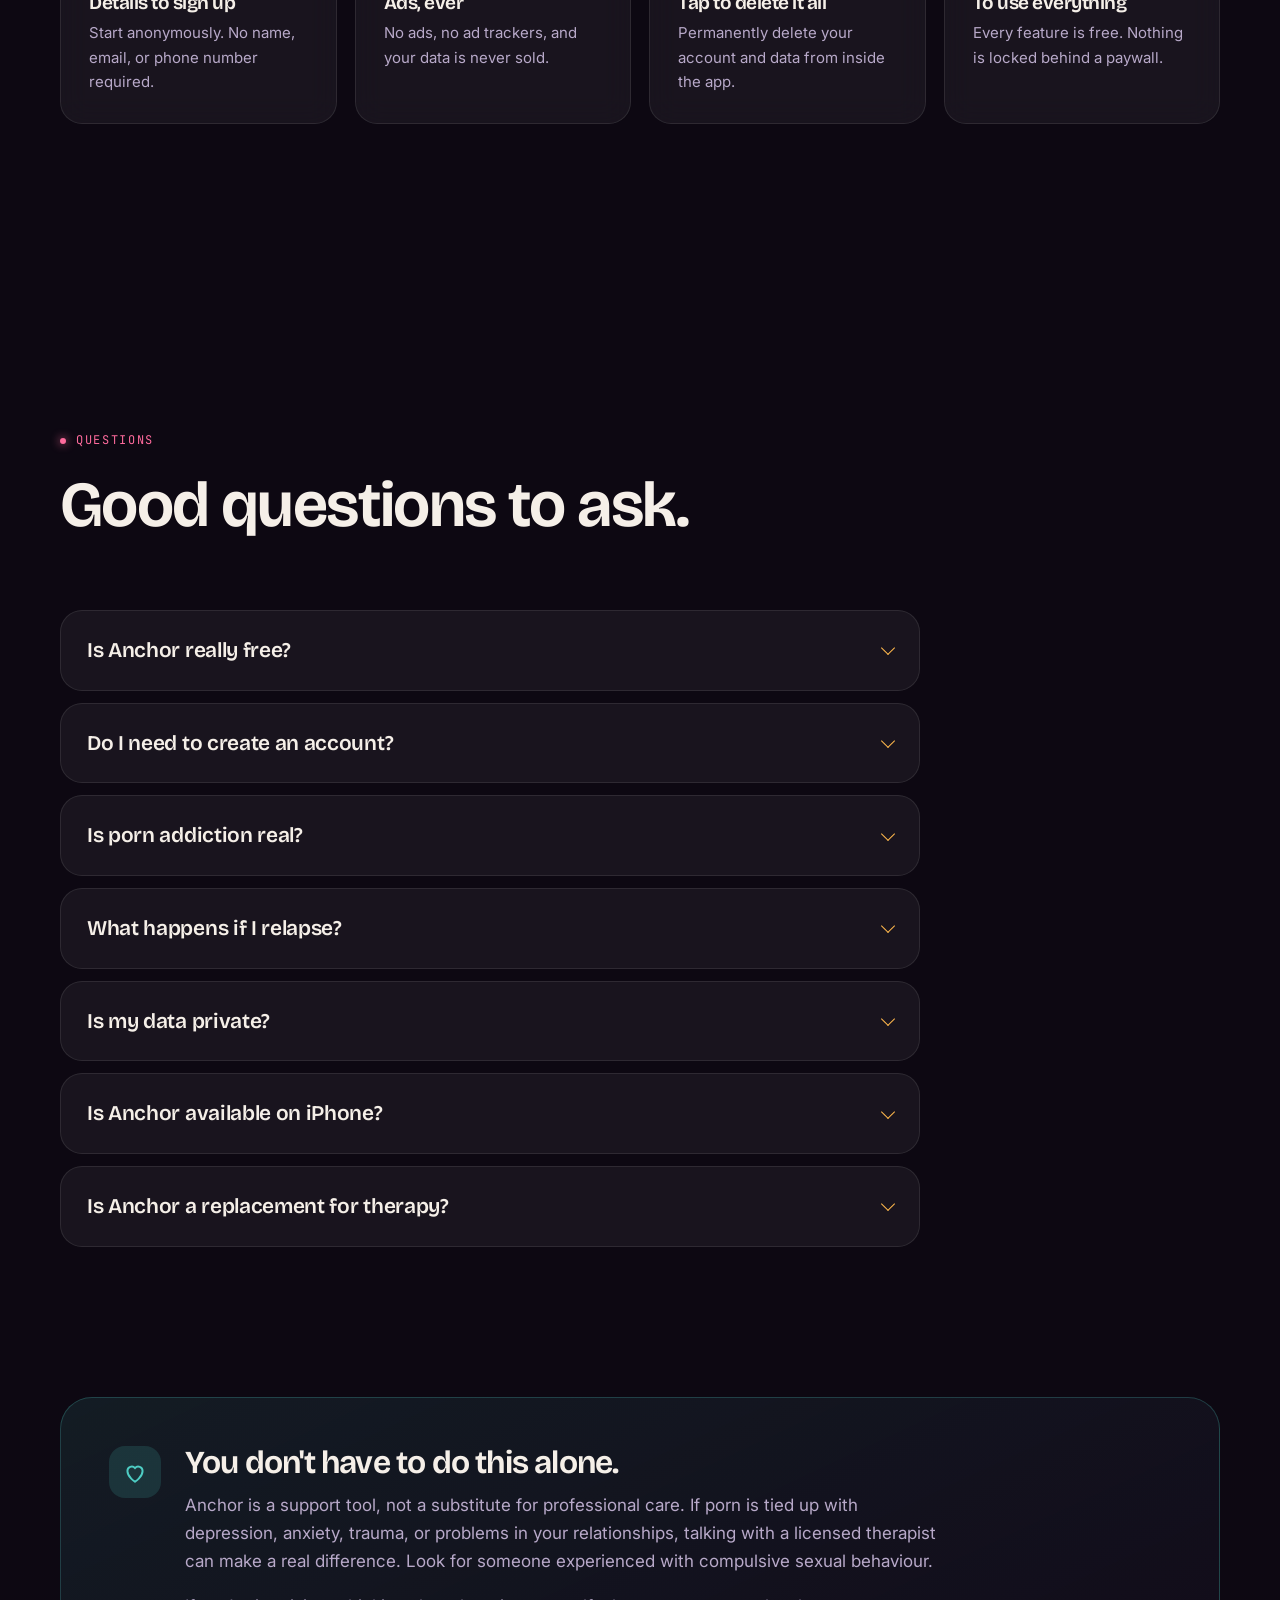
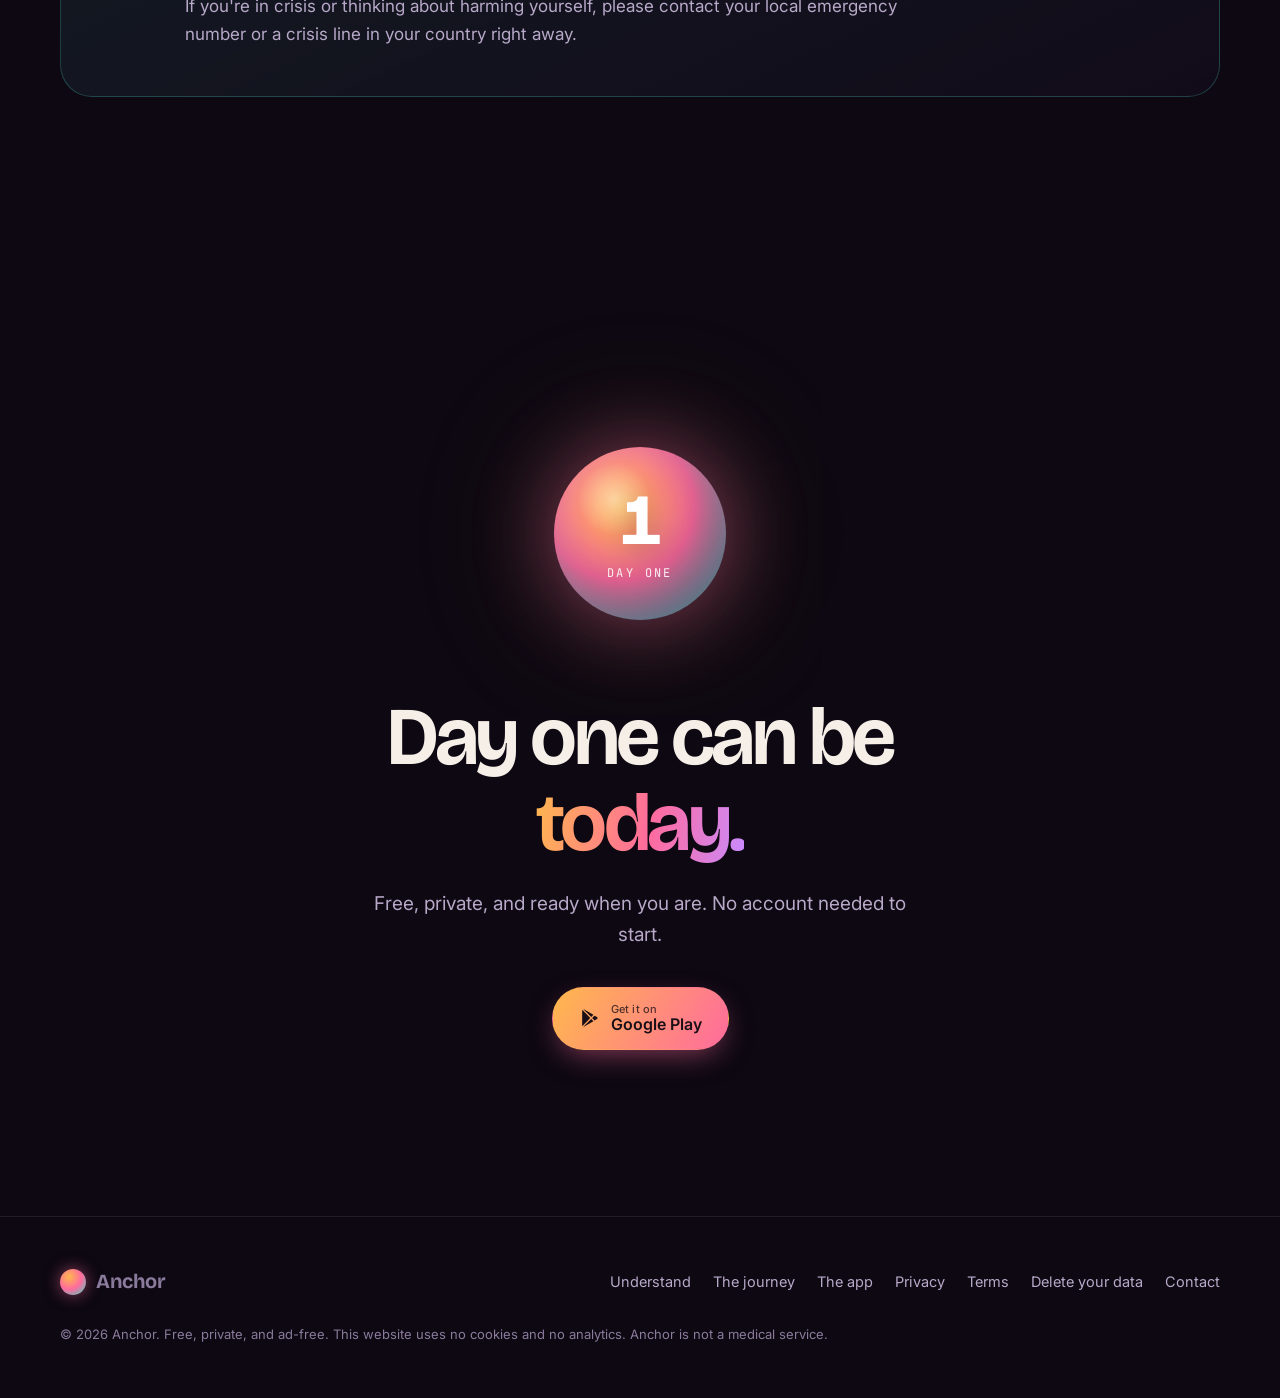
==== commit 061bffdf: "updated policies, play link, added delete account page" ====
--- a/index.html
+++ b/index.html
@@ -20,7 +20,7 @@
     />
     <meta name="author" content="Anchor" />
     <meta name="robots" content="index, follow, max-image-preview:large" />
-    <link rel="canonical" href="https://anchorrecoveryapp.com/" />
+    <link rel="canonical" href="https://www.anchorrecoveryapp.com/" />
 
     <meta name="theme-color" content="#1A1025" />
     <meta name="color-scheme" content="dark" />
@@ -36,10 +36,10 @@
       property="og:description"
       content="Track your streak, ride out urges with a 60-second reset, and understand the science. No ads. No shame. No account needed."
     />
-    <meta property="og:url" content="https://anchorrecoveryapp.com/" />
+    <meta property="og:url" content="https://www.anchorrecoveryapp.com/" />
     <meta
       property="og:image"
-      content="https://anchorrecoveryapp.com/assets/img/og-image.png"
+      content="https://www.anchorrecoveryapp.com/assets/img/og-image.png"
     />
     <meta property="og:image:width" content="1200" />
     <meta property="og:image:height" content="630" />
@@ -61,11 +61,11 @@
     />
     <meta
       name="twitter:image"
-      content="https://anchorrecoveryapp.com/assets/img/og-image.png"
+      content="https://www.anchorrecoveryapp.com/assets/img/og-image.png"
     />
 
     <!-- App link -->
-    <meta name="google-play-app" content="app-id=com.anchorrecoveryapp.com" />
+    <meta name="google-play-app" content="app-id=com.anchorrecovery.app" />
 
     <!-- Icons -->
     <link rel="icon" href="/favicon.ico" sizes="48x48" />
@@ -98,33 +98,33 @@
         "@graph": [
           {
             "@type": "MobileApplication",
-            "@id": "https://anchorrecoveryapp.com/#app",
+            "@id": "https://www.anchorrecoveryapp.com/#app",
             "name": "Anchor",
             "description": "A free, private app to quit porn: streak tracking, daily check-ins, a 60-second urge reset, guided challenges, and achievements.",
             "operatingSystem": "ANDROID",
             "applicationCategory": "HealthApplication",
-            "url": "https://anchorrecoveryapp.com/",
-            "downloadUrl": "https://play.google.com/store/apps/details?id=com.anchorrecoveryapp.com",
-            "installUrl": "https://play.google.com/store/apps/details?id=com.anchorrecoveryapp.com",
-            "image": "https://anchorrecoveryapp.com/android-chrome-512x512.png",
+            "url": "https://www.anchorrecoveryapp.com/",
+            "downloadUrl": "https://play.google.com/store/apps/details?id=com.anchorrecovery.app",
+            "installUrl": "https://play.google.com/store/apps/details?id=com.anchorrecovery.app",
+            "image": "https://www.anchorrecoveryapp.com/android-chrome-512x512.png",
             "offers": {
               "@type": "Offer",
               "price": "0",
               "priceCurrency": "USD"
             },
-            "publisher": { "@id": "https://anchorrecoveryapp.com/#org" }
+            "publisher": { "@id": "https://www.anchorrecoveryapp.com/#org" }
           },
           {
             "@type": "Organization",
-            "@id": "https://anchorrecoveryapp.com/#org",
+            "@id": "https://www.anchorrecoveryapp.com/#org",
             "name": "Anchor",
-            "url": "https://anchorrecoveryapp.com/",
-            "logo": "https://anchorrecoveryapp.com/android-chrome-512x512.png"
+            "url": "https://www.anchorrecoveryapp.com/",
+            "logo": "https://www.anchorrecoveryapp.com/android-chrome-512x512.png"
           },
           {
             "@type": "WebSite",
-            "@id": "https://anchorrecoveryapp.com/#website",
-            "url": "https://anchorrecoveryapp.com/",
+            "@id": "https://www.anchorrecoveryapp.com/#website",
+            "url": "https://www.anchorrecoveryapp.com/",
             "name": "Anchor",
             "inLanguage": "en"
           },
@@ -213,7 +213,7 @@
         </ul>
         <a
           class="btn btn--primary nav__cta"
-          href="https://play.google.com/store/apps/details?id=com.anchorrecoveryapp.com"
+          href="https://play.google.com/store/apps/details?id=com.anchorrecovery.app"
           rel="noopener"
           >Get the app</a
         >
@@ -250,7 +250,7 @@
             <div class="hero__actions reveal" style="--delay: 0.24s">
               <a
                 class="btn btn--primary"
-                href="https://play.google.com/store/apps/details?id=com.anchorrecoveryapp.com"
+                href="https://play.google.com/store/apps/details?id=com.anchorrecovery.app"
                 rel="noopener"
               >
                 <svg class="btn__icon" viewBox="0 0 24 24" aria-hidden="true">
@@ -683,7 +683,7 @@
                     <div class="phone__action phone__action--teal">Reset</div>
                   </div>
                   <div class="phone__nav">
-                    <span>◈</span><span>✓</span><span>〰</span><span>☰</span
+                    <span>◈</span><span>✓</span><span>〰</span><span>▲</span
                     ><span>●</span>
                   </div>
                 </div>
@@ -759,7 +759,7 @@
               <h3>7, 30, and 90 days</h3>
               <p>
                 Guided challenges with a theme each week and small daily actions
-                you can add to your tasks in one tap.
+                you can tick off as you go.
               </p>
               <div class="challenge-bars" aria-hidden="true">
                 <div class="challenge-bar">
@@ -812,11 +812,11 @@
               class="tile tile--third glass reveal"
               style="--delay: 0.06s"
             >
-              <span class="tile__tag">Tasks</span>
-              <h3>Build the days that help</h3>
-              <p>
-                A simple task list with dates, notes, and stars, for the
-                routines that replace the old habit.
+              <span class="tile__tag">Reminders</span>
+              <h3>A nudge, only if you want one</h3>
+              <p>
+                An optional daily reminder at a time you choose. Off by default,
+                and never pushy.
               </p>
             </article>
 
@@ -1028,7 +1028,7 @@
                   your data, and never shows ads. The leaderboard uses randomly
                   generated usernames, and you can permanently delete your
                   account and data from inside the app at any time. The full
-                  details are in our <a href="/privacy">privacy policy</a>.
+                  details are in our <a href="/privacy.html">privacy policy</a>.
                 </p>
               </div>
             </details>
@@ -1121,7 +1121,7 @@
           </p>
           <a
             class="btn btn--primary reveal"
-            href="https://play.google.com/store/apps/details?id=com.anchorrecoveryapp.com"
+            href="https://play.google.com/store/apps/details?id=com.anchorrecovery.app"
             rel="noopener"
           >
             <svg class="btn__icon" viewBox="0 0 24 24" aria-hidden="true">
@@ -1150,6 +1150,7 @@
             <li><a href="#app">The app</a></li>
             <li><a href="/privacy.html">Privacy</a></li>
             <li><a href="/terms.html">Terms</a></li>
+            <li><a href="/delete-account.html">Delete your data</a></li>
             <li><a href="mailto:malek@webelle.ca">Contact</a></li>
           </ul>
         </div>
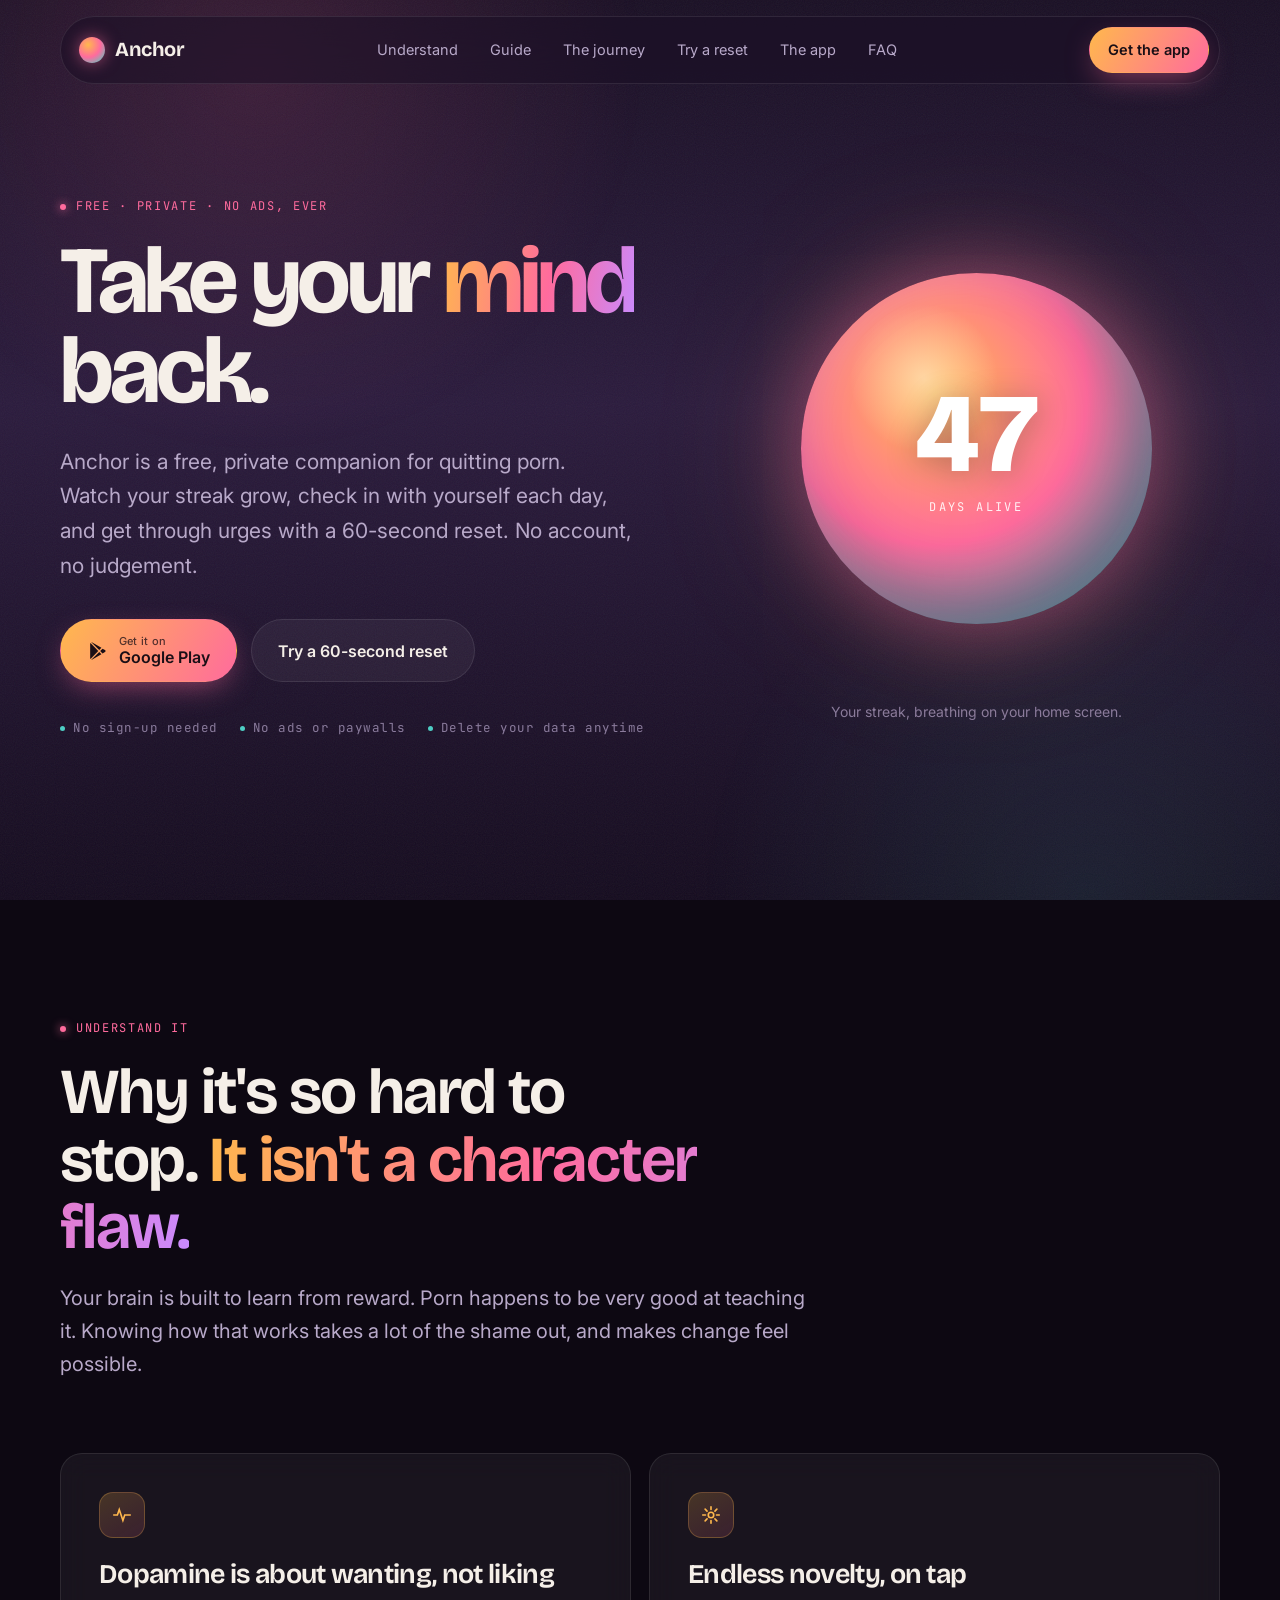
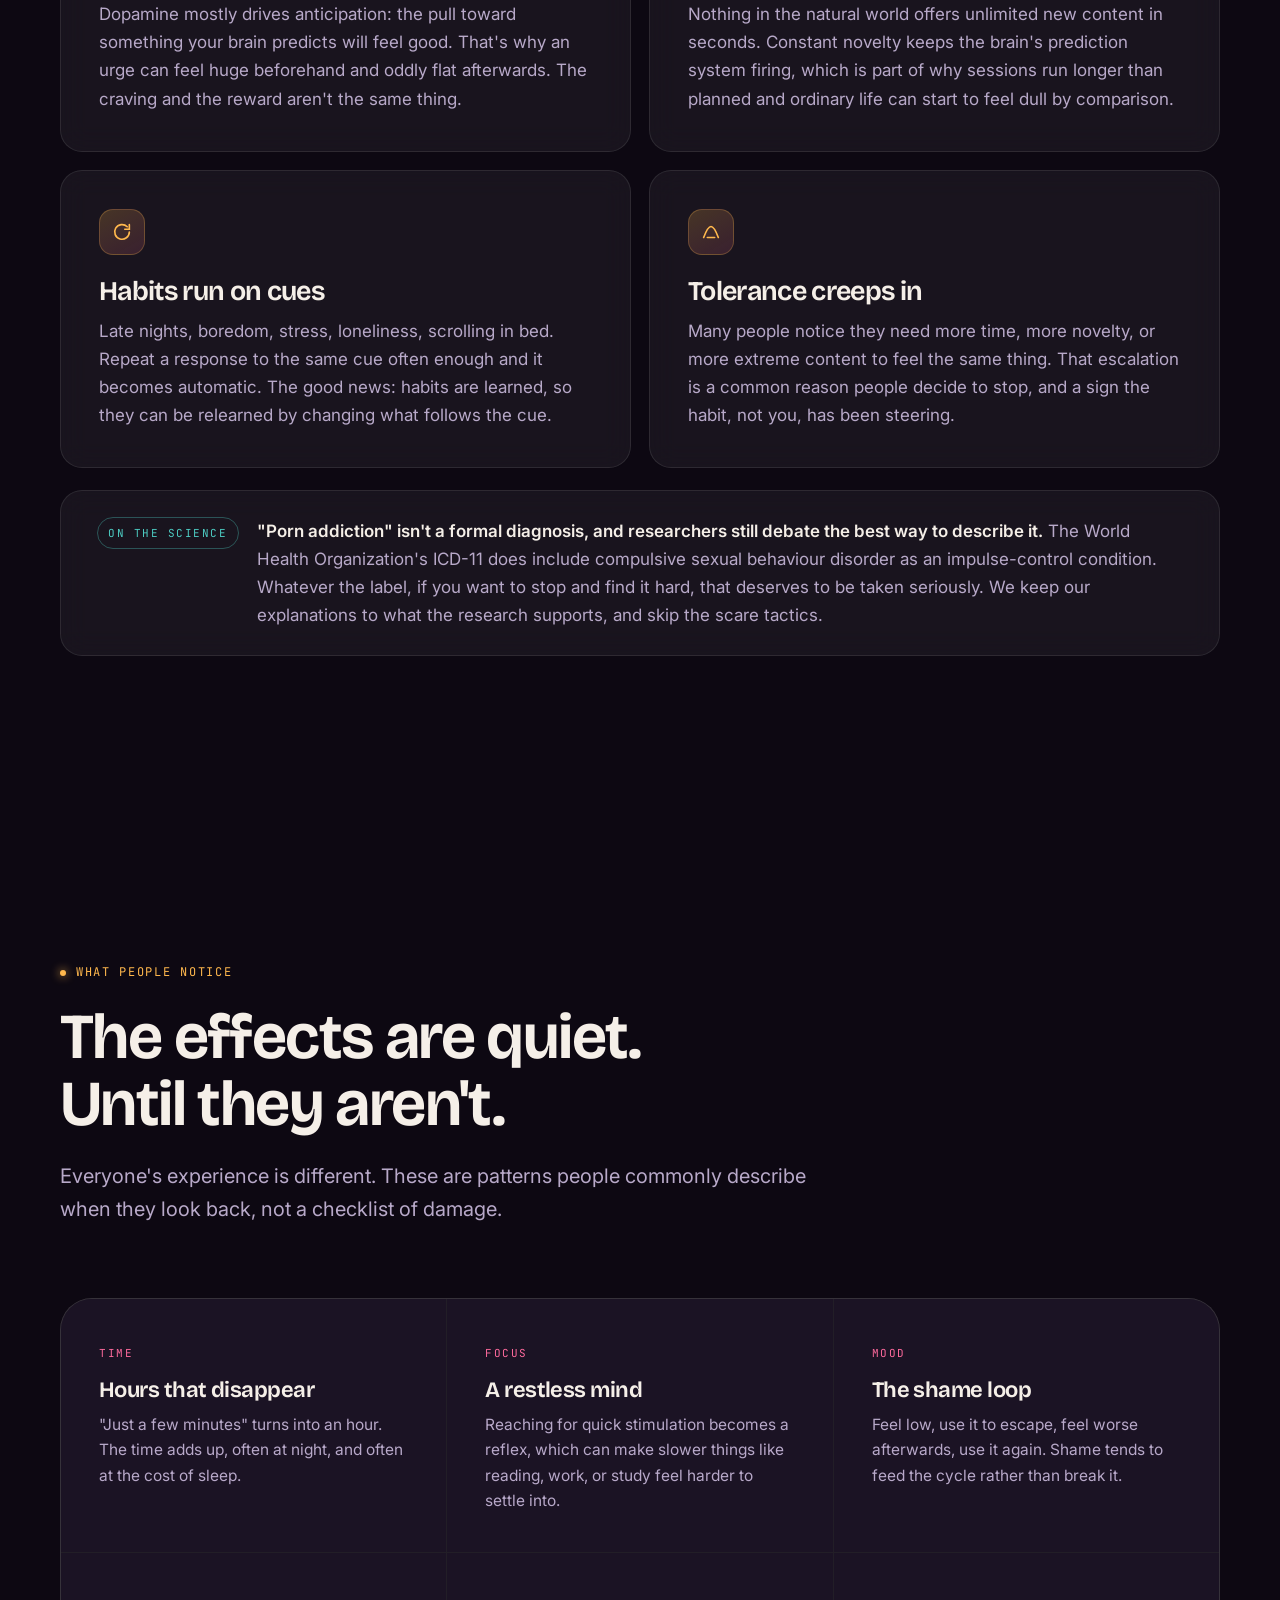
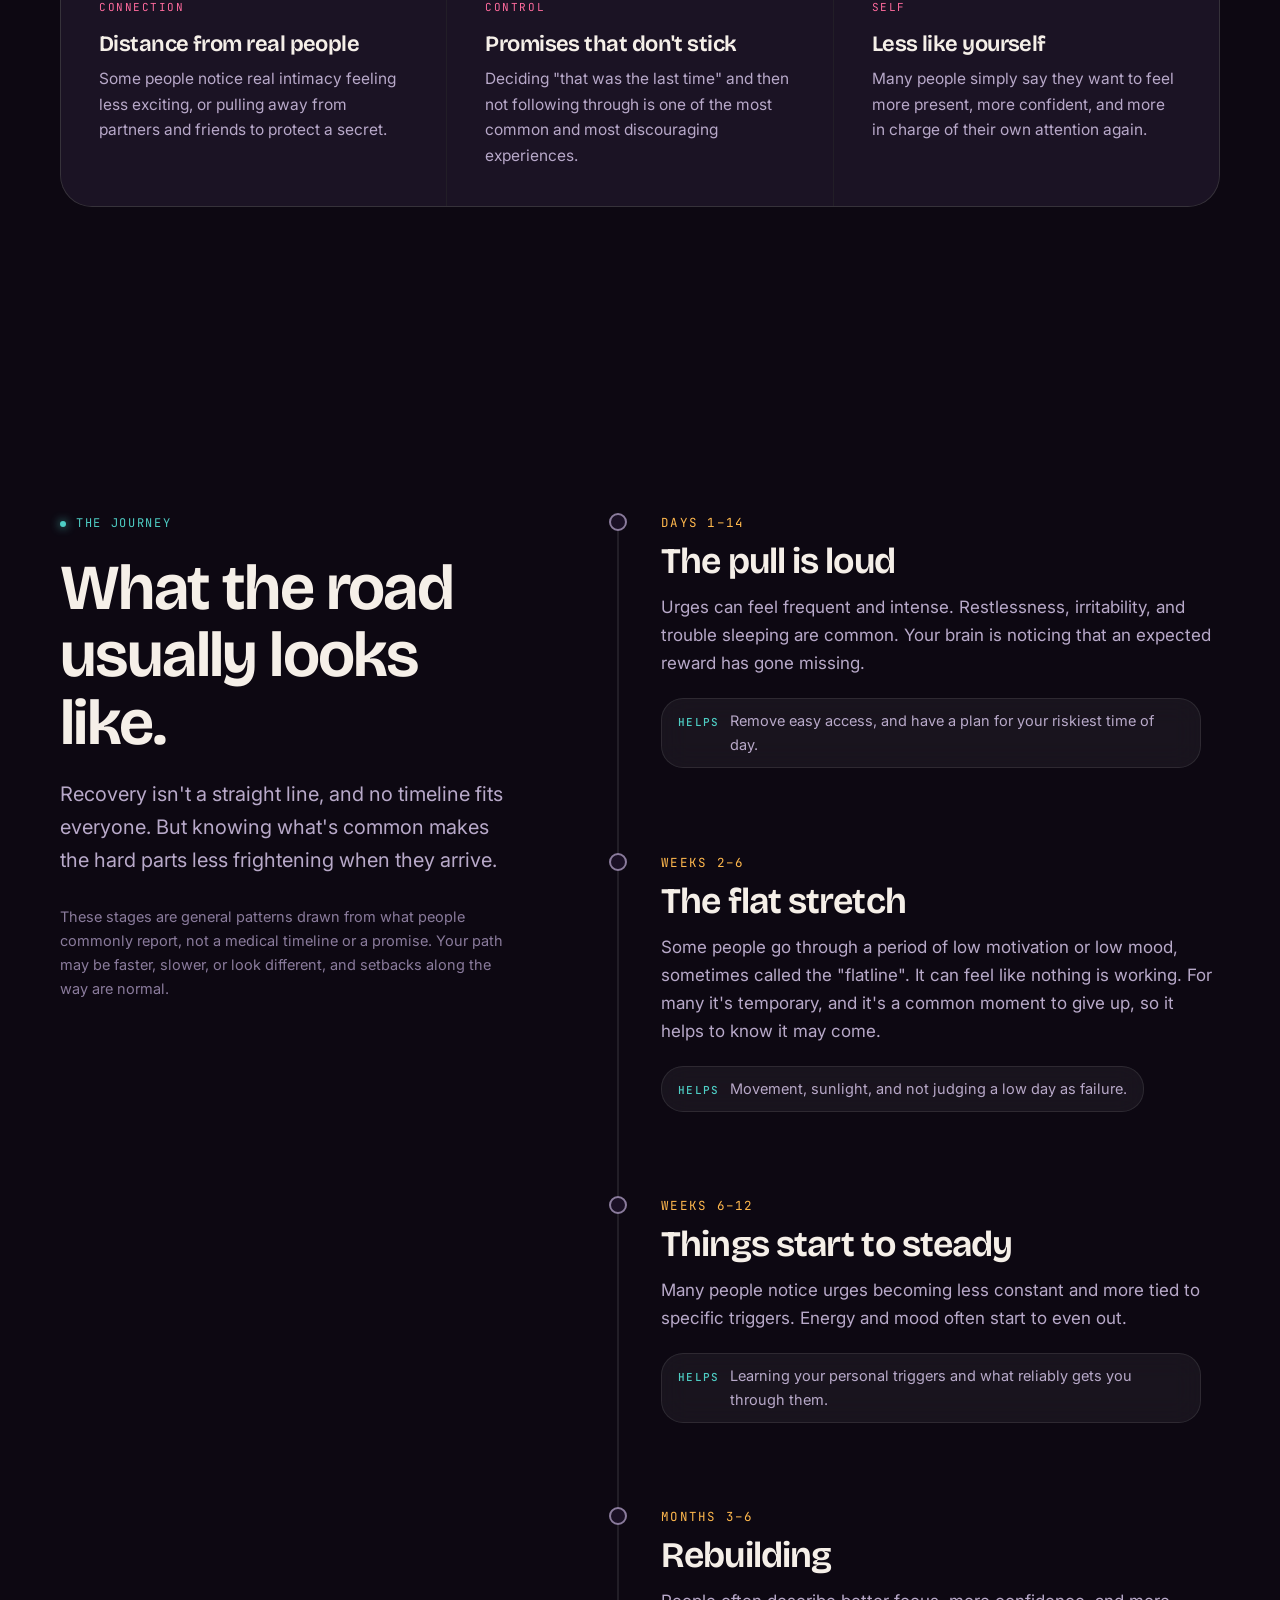
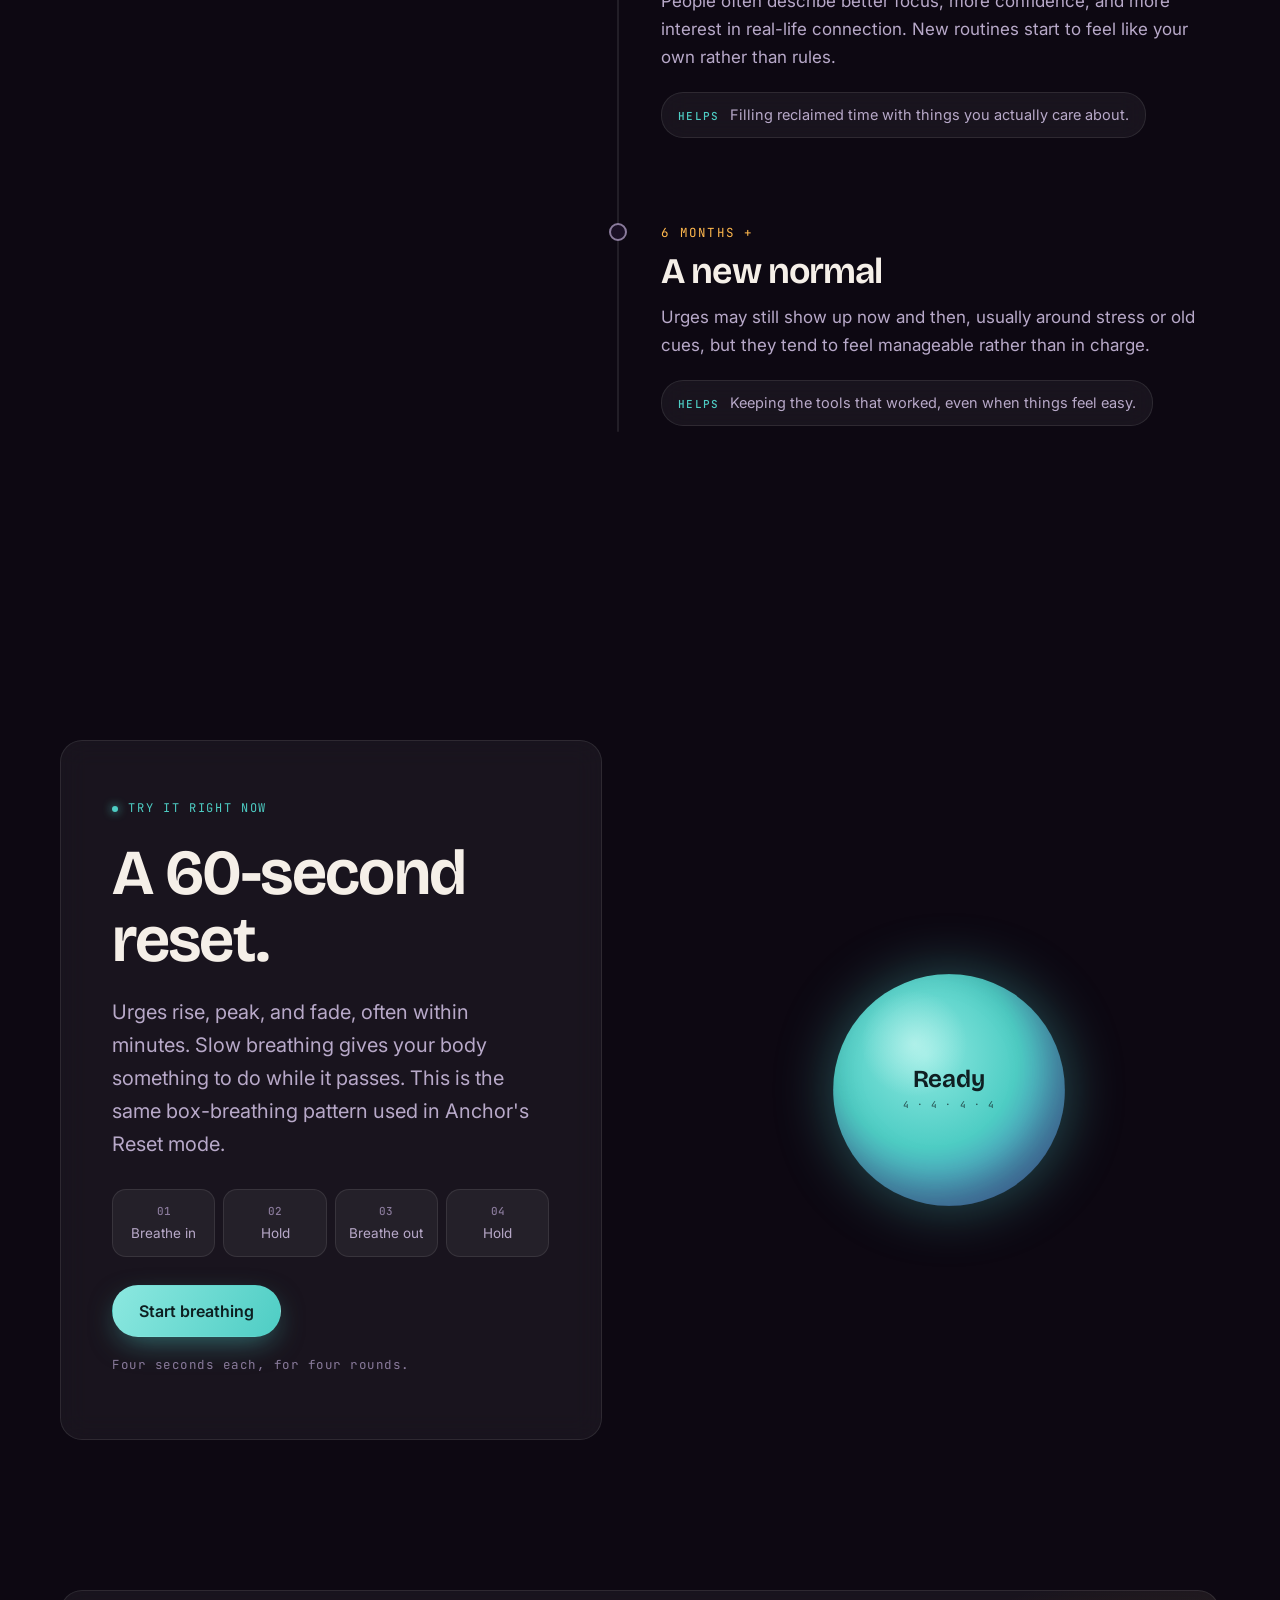
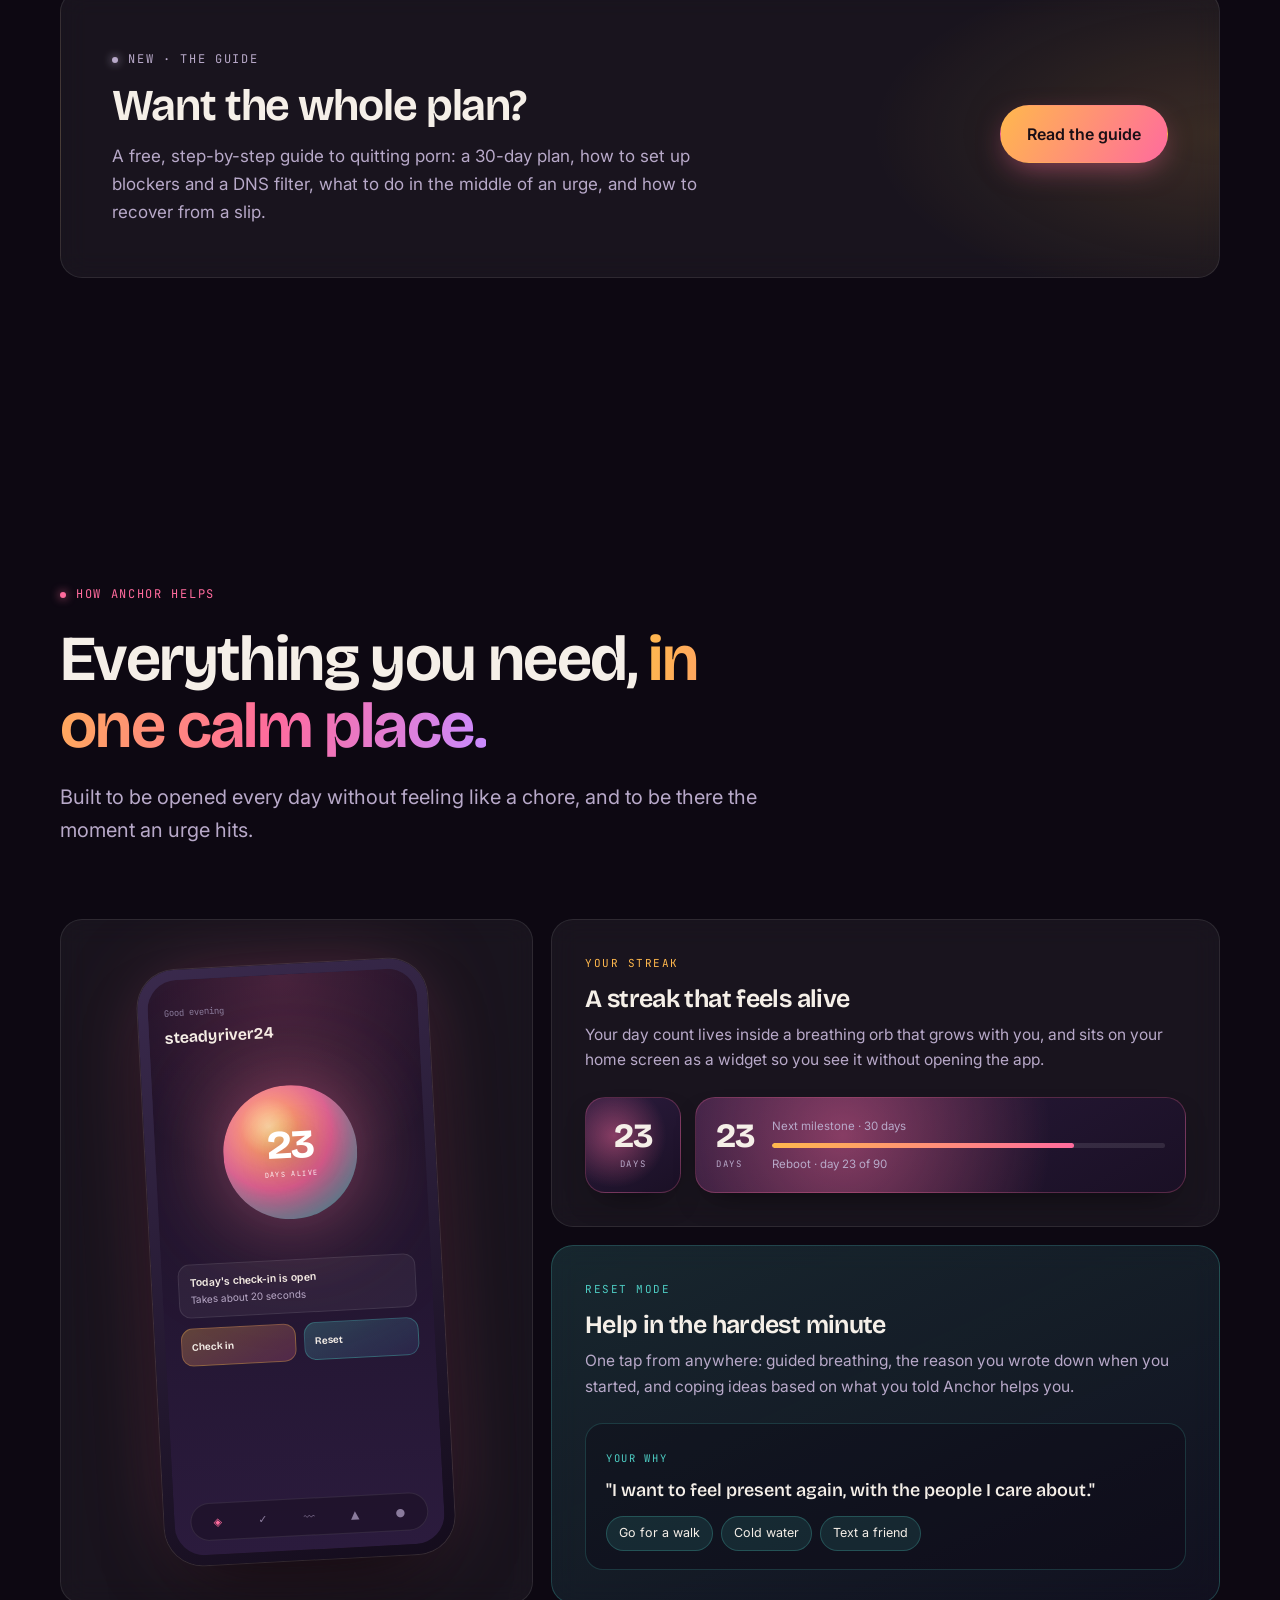
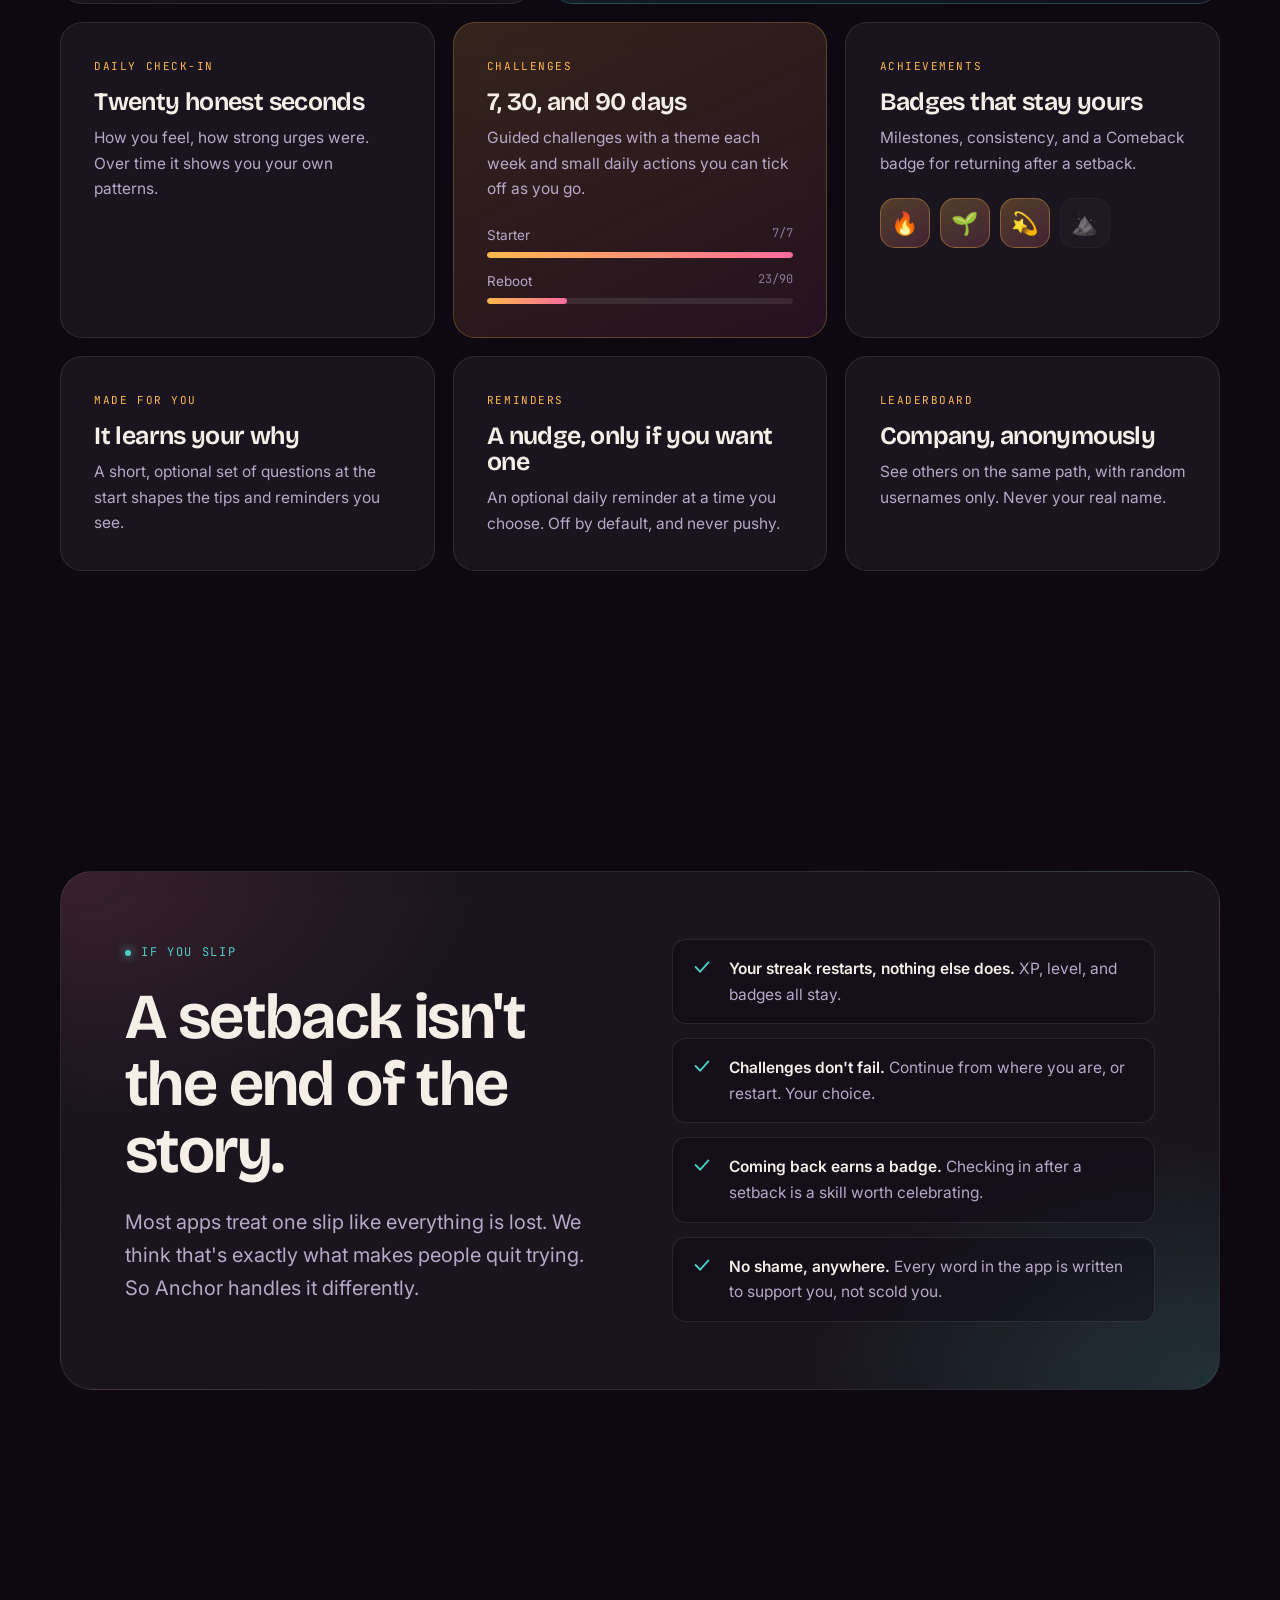
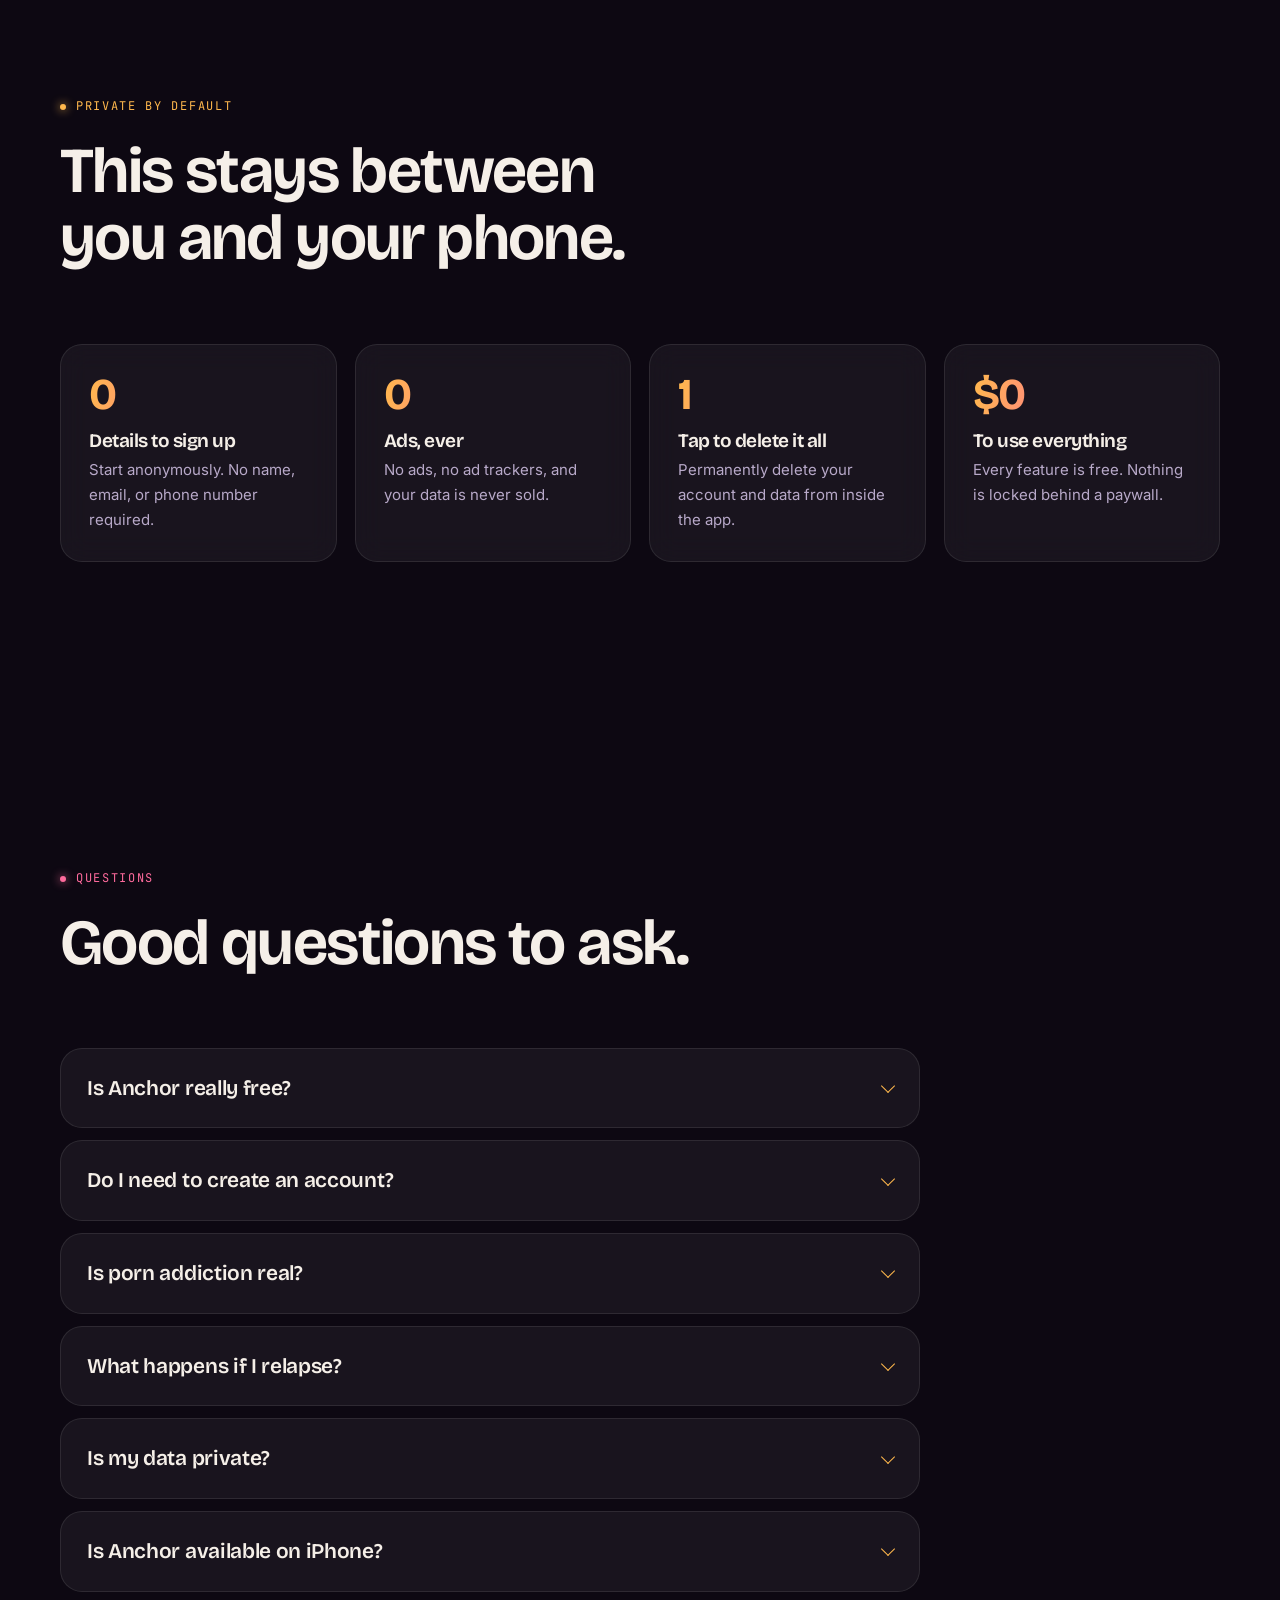
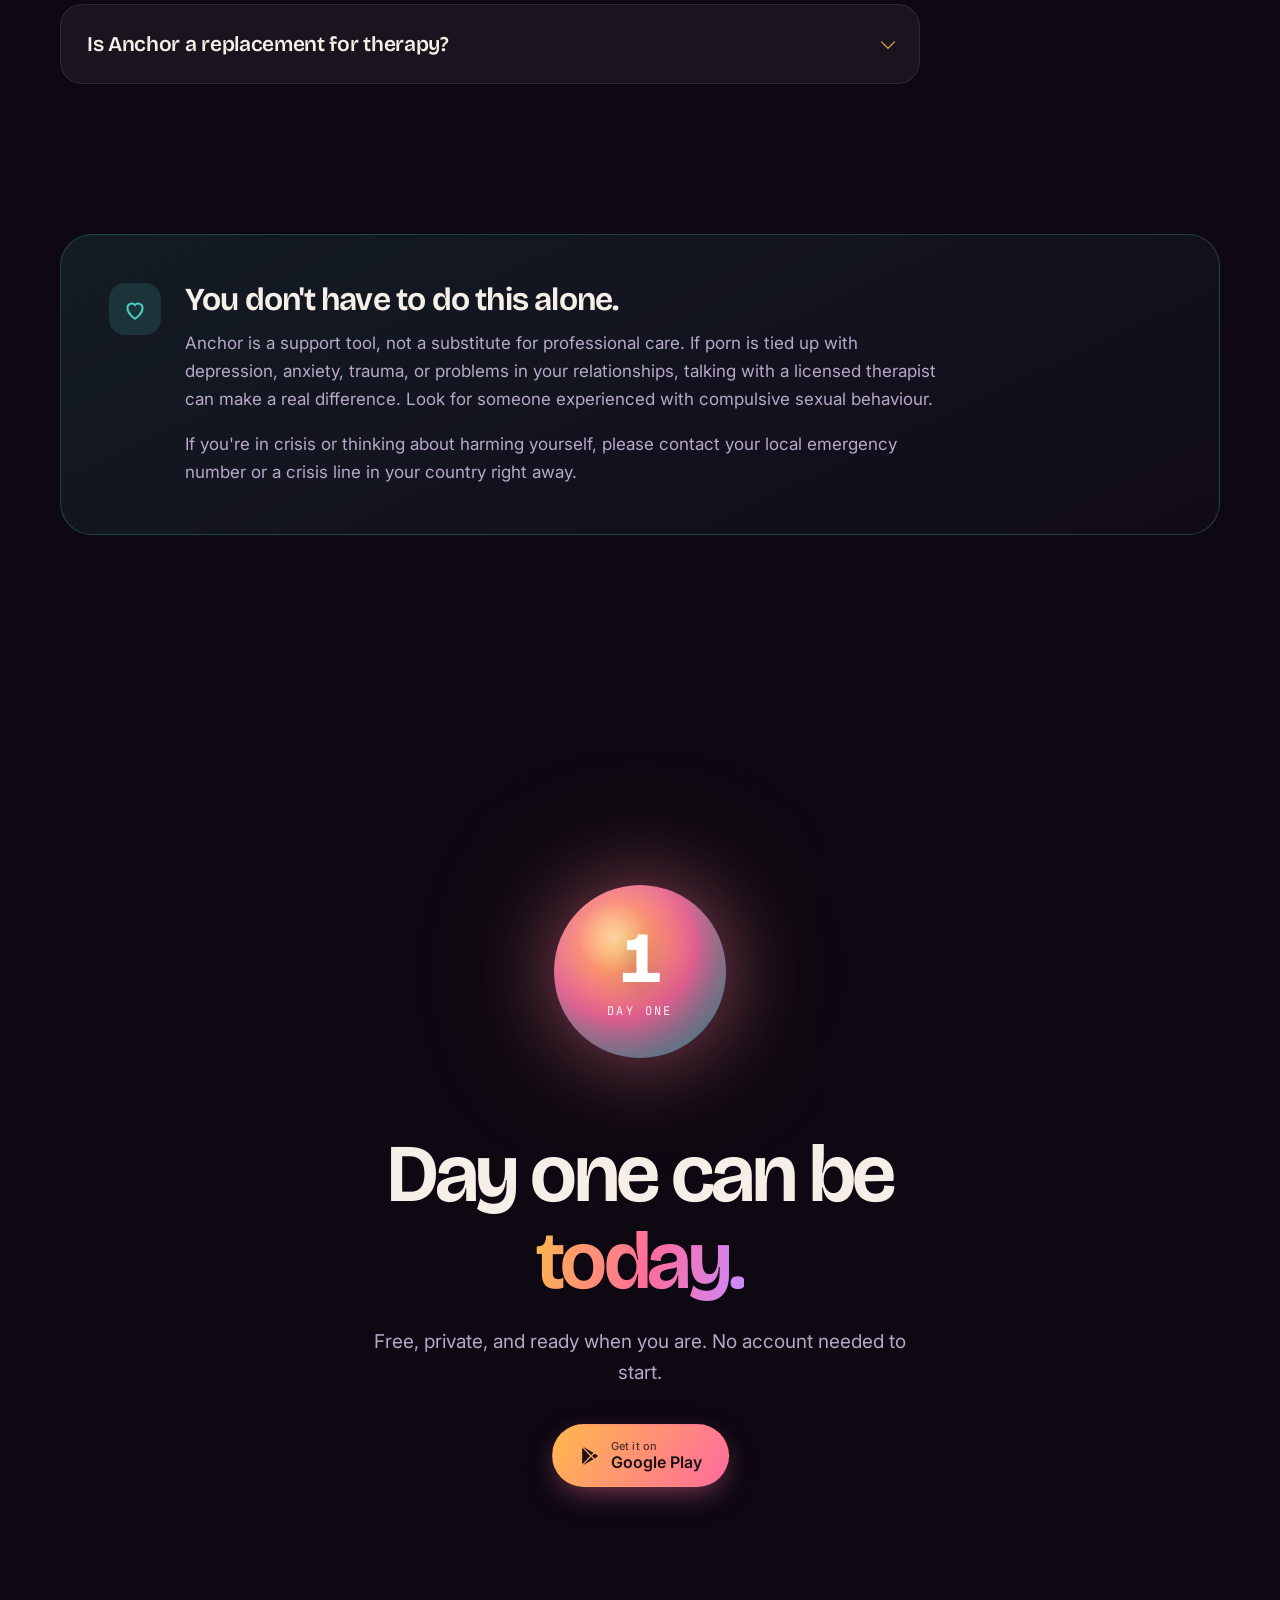
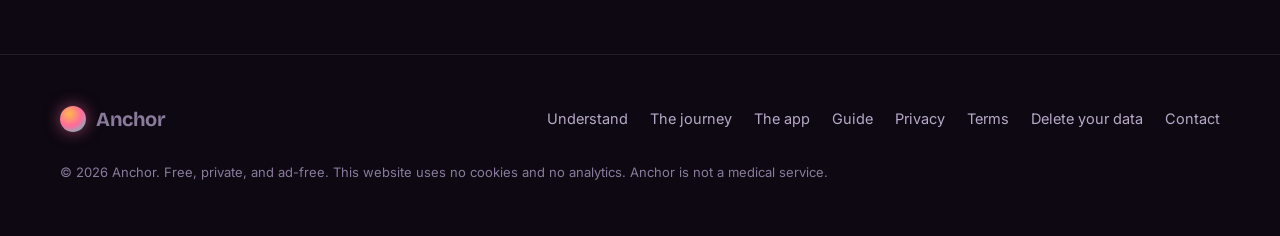
==== commit 617484e0: "guide page" ====
--- a/index.html
+++ b/index.html
@@ -206,6 +206,7 @@
         </a>
         <ul class="nav__links" id="nav-links">
           <li><a href="#understand">Understand</a></li>
+          <li><a href="/guide.html">Guide</a></li>
           <li><a href="#journey">The journey</a></li>
           <li><a href="#reset">Try a reset</a></li>
           <li><a href="#app">The app</a></li>
@@ -640,6 +641,28 @@
         </div>
       </section>
 
+      <!-- ============ GUIDE TEASER ============ -->
+      <section
+        class="section"
+        aria-labelledby="guide-teaser-title"
+        style="padding-top: 0"
+      >
+        <div class="container">
+          <a class="guide-teaser glass reveal" href="/guide.html">
+            <div>
+              <p class="eyebrow">New · The guide</p>
+              <h2 id="guide-teaser-title">Want the whole plan?</h2>
+              <p>
+                A free, step-by-step guide to quitting porn: a 30-day plan, how
+                to set up blockers and a DNS filter, what to do in the middle of
+                an urge, and how to recover from a slip.
+              </p>
+            </div>
+            <span class="btn btn--primary">Read the guide</span>
+          </a>
+        </div>
+      </section>
+
       <!-- ============ THE APP ============ -->
       <section class="section" id="app" aria-labelledby="app-title">
         <div class="container">
@@ -1148,6 +1171,7 @@
             <li><a href="#understand">Understand</a></li>
             <li><a href="#journey">The journey</a></li>
             <li><a href="#app">The app</a></li>
+            <li><a href="/guide.html">Guide</a></li>
             <li><a href="/privacy.html">Privacy</a></li>
             <li><a href="/terms.html">Terms</a></li>
             <li><a href="/delete-account.html">Delete your data</a></li>
--- a/assets/css/style.css
+++ b/assets/css/style.css
@@ -1131,3 +1131,185 @@
   .reveal { opacity: 1; transform: none; }
   .breathe-orb { transition: none !important; }
 }
+
+/* ==========================================================
+   Guide page
+   ========================================================== */
+
+.guide-hero { max-width: 880px; padding-bottom: 8px; }
+.crumbs { font-family: var(--font-mono); font-size: 12px; letter-spacing: 0.04em; color: var(--text-faint); margin-bottom: 20px; }
+.crumbs a { color: var(--text-muted); text-decoration: none; }
+.crumbs a:hover { color: var(--text); }
+.crumbs span { margin: 0 8px; }
+.guide-hero h1 { font-size: clamp(38px, 5.6vw, 72px); letter-spacing: -0.04em; line-height: 0.98; }
+.lede { font-size: clamp(18px, 1.8vw, 21px); color: var(--text-muted); max-width: 62ch; margin: 24px 0 0; }
+.guide-meta { font-family: var(--font-mono); font-size: 12.5px; letter-spacing: 0.04em; color: var(--text-faint); margin-top: 20px; }
+
+.glance {
+  display: grid;
+  grid-template-columns: repeat(6, 1fr);
+  gap: 1px;
+  background: var(--glass-border);
+  border: 1px solid var(--glass-border);
+  border-radius: var(--radius);
+  overflow: hidden;
+  margin: 40px 0 clamp(48px, 7vw, 80px);
+  padding: 0;
+  list-style: none;
+}
+.glance li { background: rgba(26, 16, 37, 0.74); padding: 18px 16px; font-size: 14px; color: var(--text-muted); line-height: 1.45; }
+.glance b { display: block; font-family: var(--font-mono); font-size: 11px; letter-spacing: 0.14em; color: var(--gold); margin-bottom: 8px; font-weight: 500; }
+.glance strong { display: block; font-family: var(--font-display); font-size: 17px; color: var(--text); font-weight: 600; letter-spacing: -0.01em; margin-bottom: 4px; }
+
+.guide-layout { display: grid; grid-template-columns: 230px minmax(0, 1fr); gap: clamp(32px, 5vw, 72px); align-items: start; }
+.toc { position: sticky; top: 112px; }
+.toc__label { font-family: var(--font-mono); font-size: 11px; letter-spacing: 0.14em; color: var(--text-faint); text-transform: uppercase; margin: 0 0 14px; }
+.toc ul { list-style: none; margin: 0; padding: 0; }
+.toc a {
+  display: block;
+  padding: 7px 0 7px 14px;
+  border-left: 2px solid var(--glass-border);
+  color: var(--text-faint);
+  text-decoration: none;
+  font-size: 14.5px;
+  transition: color 0.2s, border-color 0.2s;
+}
+.toc a:hover { color: var(--text); }
+.toc a.is-active { color: var(--text); border-left-color: var(--rose); }
+.toc .toc-sub a { padding-left: 28px; font-size: 13.5px; }
+
+.guide-body { min-width: 0; }
+.guide-section { margin-bottom: clamp(60px, 8vw, 100px); scroll-margin-top: 110px; }
+.guide-section > h2 { font-size: clamp(30px, 3.8vw, 46px); margin-bottom: 18px; }
+.guide-section h3 { font-size: clamp(21px, 2.3vw, 26px); margin: 44px 0 12px; scroll-margin-top: 110px; }
+.guide-body p, .guide-body li { color: var(--text-muted); }
+.guide-body strong { color: var(--text); font-weight: 600; }
+.guide-body a { color: var(--gold); text-underline-offset: 3px; }
+.guide-body ul { padding-left: 22px; }
+.guide-body li { margin-bottom: 8px; }
+.guide-body code {
+  font-family: var(--font-mono);
+  font-size: 0.88em;
+  padding: 3px 9px;
+  border-radius: 8px;
+  background: rgba(255, 255, 255, 0.07);
+  border: 1px solid var(--glass-border);
+  color: var(--text);
+  word-break: break-all;
+}
+
+.callout { padding: 22px 26px; border-radius: var(--radius); border: 1px solid var(--glass-border); background: var(--glass); margin: 28px 0; }
+.callout p:last-child, .callout ul:last-child { margin-bottom: 0; }
+.callout--teal { border-color: rgba(78, 205, 196, 0.3); background: linear-gradient(155deg, rgba(78, 205, 196, 0.1), rgba(26, 16, 37, 0.4)); }
+.callout--gold { border-color: rgba(255, 184, 77, 0.3); background: linear-gradient(155deg, rgba(255, 184, 77, 0.09), rgba(26, 16, 37, 0.4)); }
+.callout__label { display: block; font-family: var(--font-mono); font-size: 11px; letter-spacing: 0.14em; text-transform: uppercase; margin-bottom: 8px; color: var(--gold); }
+.callout--teal .callout__label { color: var(--teal); }
+
+.steps { counter-reset: step; list-style: none; padding: 0 !important; margin: 22px 0; display: grid; gap: 12px; }
+.steps > li { counter-increment: step; display: grid; grid-template-columns: 36px 1fr; gap: 16px; padding: 16px 20px; margin: 0; border-radius: var(--radius-sm); background: var(--glass); border: 1px solid var(--glass-border); }
+.steps > li::before {
+  content: counter(step);
+  width: 32px; height: 32px; border-radius: 50%;
+  display: grid; place-items: center;
+  font-family: var(--font-mono); font-size: 13px; font-weight: 600;
+  color: #1a0f16;
+  background: linear-gradient(120deg, var(--gold), var(--rose));
+}
+.steps strong { display: block; margin-bottom: 2px; }
+
+.layers { display: grid; gap: 10px; margin: 24px 0; padding: 0; list-style: none; counter-reset: layer; }
+.layers li {
+  counter-increment: layer;
+  display: grid; grid-template-columns: 44px 1fr; gap: 16px; align-items: start;
+  padding: 18px 20px; margin: 0;
+  border-radius: var(--radius-sm);
+  background: var(--glass); border: 1px solid var(--glass-border);
+}
+.layers li::before { content: "L" counter(layer); font-family: var(--font-mono); font-size: 12px; letter-spacing: 0.08em; color: var(--teal); padding-top: 3px; }
+
+.copyrow { display: flex; flex-wrap: wrap; align-items: center; gap: 10px; margin: 8px 0 16px; }
+.copy {
+  font-family: var(--font-mono); font-size: 11.5px; letter-spacing: 0.06em;
+  padding: 6px 12px; border-radius: 100px; cursor: pointer;
+  color: var(--teal); background: transparent;
+  border: 1px solid rgba(78, 205, 196, 0.4);
+  transition: background 0.2s;
+}
+.copy:hover { background: rgba(78, 205, 196, 0.12); }
+
+.tool-grid { display: grid; grid-template-columns: repeat(2, 1fr); gap: 16px; margin: 26px 0; }
+.tool { padding: 26px; display: flex; flex-direction: column; gap: 12px; }
+.tool--pick { border-color: rgba(255, 184, 77, 0.38); background: linear-gradient(155deg, rgba(255, 184, 77, 0.13), rgba(255, 107, 157, 0.06)); }
+.tool h4 { font-family: var(--font-display); font-size: 22px; margin: 0; letter-spacing: -0.02em; }
+.tags { display: flex; gap: 6px; flex-wrap: wrap; }
+.tag { font-family: var(--font-mono); font-size: 10.5px; letter-spacing: 0.06em; padding: 4px 10px; border-radius: 100px; border: 1px solid var(--glass-border); color: var(--text-muted); text-transform: uppercase; }
+.tag--gold { color: var(--gold); border-color: rgba(255, 184, 77, 0.45); }
+.tool p { margin: 0; font-size: 15px; }
+.tool ul { margin: 0; padding-left: 18px; font-size: 14.5px; }
+.tool .watch { font-size: 14px; color: var(--text-faint); }
+.tool .watch strong { color: var(--text-muted); }
+
+.needs { display: grid; grid-template-columns: repeat(2, 1fr); gap: 14px; margin: 24px 0; }
+.need { padding: 22px 24px; }
+.need h4 { font-family: var(--font-display); font-size: 19px; margin: 0 0 8px; letter-spacing: -0.015em; }
+.need p { margin: 0; font-size: 15px; }
+
+.vgrid { display: grid; grid-template-columns: repeat(2, 1fr); gap: 16px; margin: 22px 0; }
+.vcard { display: flex; gap: 18px; padding: 22px; text-decoration: none !important; transition: border-color 0.3s, transform 0.3s var(--ease-out); }
+.vcard:hover { border-color: rgba(255, 184, 77, 0.38); transform: translateY(-2px); }
+.vcard__play { flex-shrink: 0; width: 50px; height: 50px; border-radius: 50%; display: grid; place-items: center; background: linear-gradient(120deg, var(--gold), var(--rose)); color: #1a0f16; }
+.vcard h4 { font-family: var(--font-display); font-size: 19px; margin: 0 0 6px; color: var(--text); letter-spacing: -0.015em; }
+.vcard p { margin: 0; font-size: 14.5px; color: var(--text-muted); }
+.vcard small { display: block; margin-top: 10px; font-family: var(--font-mono); font-size: 11px; letter-spacing: 0.06em; color: var(--text-faint); }
+
+.books { list-style: none; padding: 0 !important; margin: 18px 0; display: grid; gap: 10px; }
+.books li { margin: 0; padding: 16px 20px; border-radius: var(--radius-sm); background: var(--glass); border: 1px solid var(--glass-border); }
+
+.guide-cta {
+  padding: clamp(32px, 5vw, 60px);
+  border-radius: var(--radius-lg);
+  background:
+    radial-gradient(ellipse 60% 90% at 100% 100%, rgba(255, 107, 157, 0.2), transparent 60%),
+    radial-gradient(ellipse 50% 80% at 0% 0%, rgba(78, 205, 196, 0.12), transparent 60%),
+    var(--glass);
+  border: 1px solid var(--glass-border);
+}
+.guide-cta h2 { font-size: clamp(30px, 4vw, 48px); margin-bottom: 14px; }
+.guide-cta p { max-width: 56ch; }
+.guide-cta ul { margin: 18px 0 26px; }
+
+.stage ul { margin: 12px 0 4px; padding-left: 20px; }
+.stage li { color: var(--text-muted); margin-bottom: 6px; }
+
+.guide-teaser {
+  display: flex; align-items: center; justify-content: space-between; gap: 32px;
+  padding: clamp(28px, 4vw, 52px);
+  text-decoration: none; color: inherit;
+  background:
+    radial-gradient(ellipse 50% 100% at 100% 50%, rgba(255, 184, 77, 0.14), transparent 60%),
+    var(--glass);
+  transition: border-color 0.3s;
+}
+.guide-teaser:hover { border-color: rgba(255, 184, 77, 0.38); }
+.guide-teaser h2 { font-size: clamp(28px, 3.6vw, 44px); margin-bottom: 12px; }
+.guide-teaser p { color: var(--text-muted); max-width: 56ch; margin: 0; }
+.guide-teaser .eyebrow { margin-bottom: 14px; }
+.guide-teaser .btn { flex-shrink: 0; }
+
+@media (max-width: 960px) {
+  .guide-layout { grid-template-columns: minmax(0, 1fr); gap: 24px; }
+  .guide-layout > aside { min-width: 0; }
+  .toc { position: static; margin: 0 -20px; padding: 0 20px 6px; overflow-x: auto; max-width: 100vw; -webkit-overflow-scrolling: touch; }
+  .toc__label { display: none; }
+  .toc ul { display: flex; gap: 8px; }
+  .toc a { border: 1px solid var(--glass-border); border-radius: 100px; white-space: nowrap; padding: 8px 14px; font-size: 13px; }
+  .toc a.is-active { border-color: var(--rose); }
+  .toc .toc-sub { display: none; }
+  .glance { grid-template-columns: repeat(2, 1fr); }
+  .tool-grid, .needs, .vgrid { grid-template-columns: 1fr; }
+  .guide-teaser { flex-direction: column; align-items: flex-start; }
+}
+@media (max-width: 520px) {
+  .steps > li, .layers li { grid-template-columns: 1fr; gap: 8px; }
+  .glance { grid-template-columns: 1fr; }
+}
